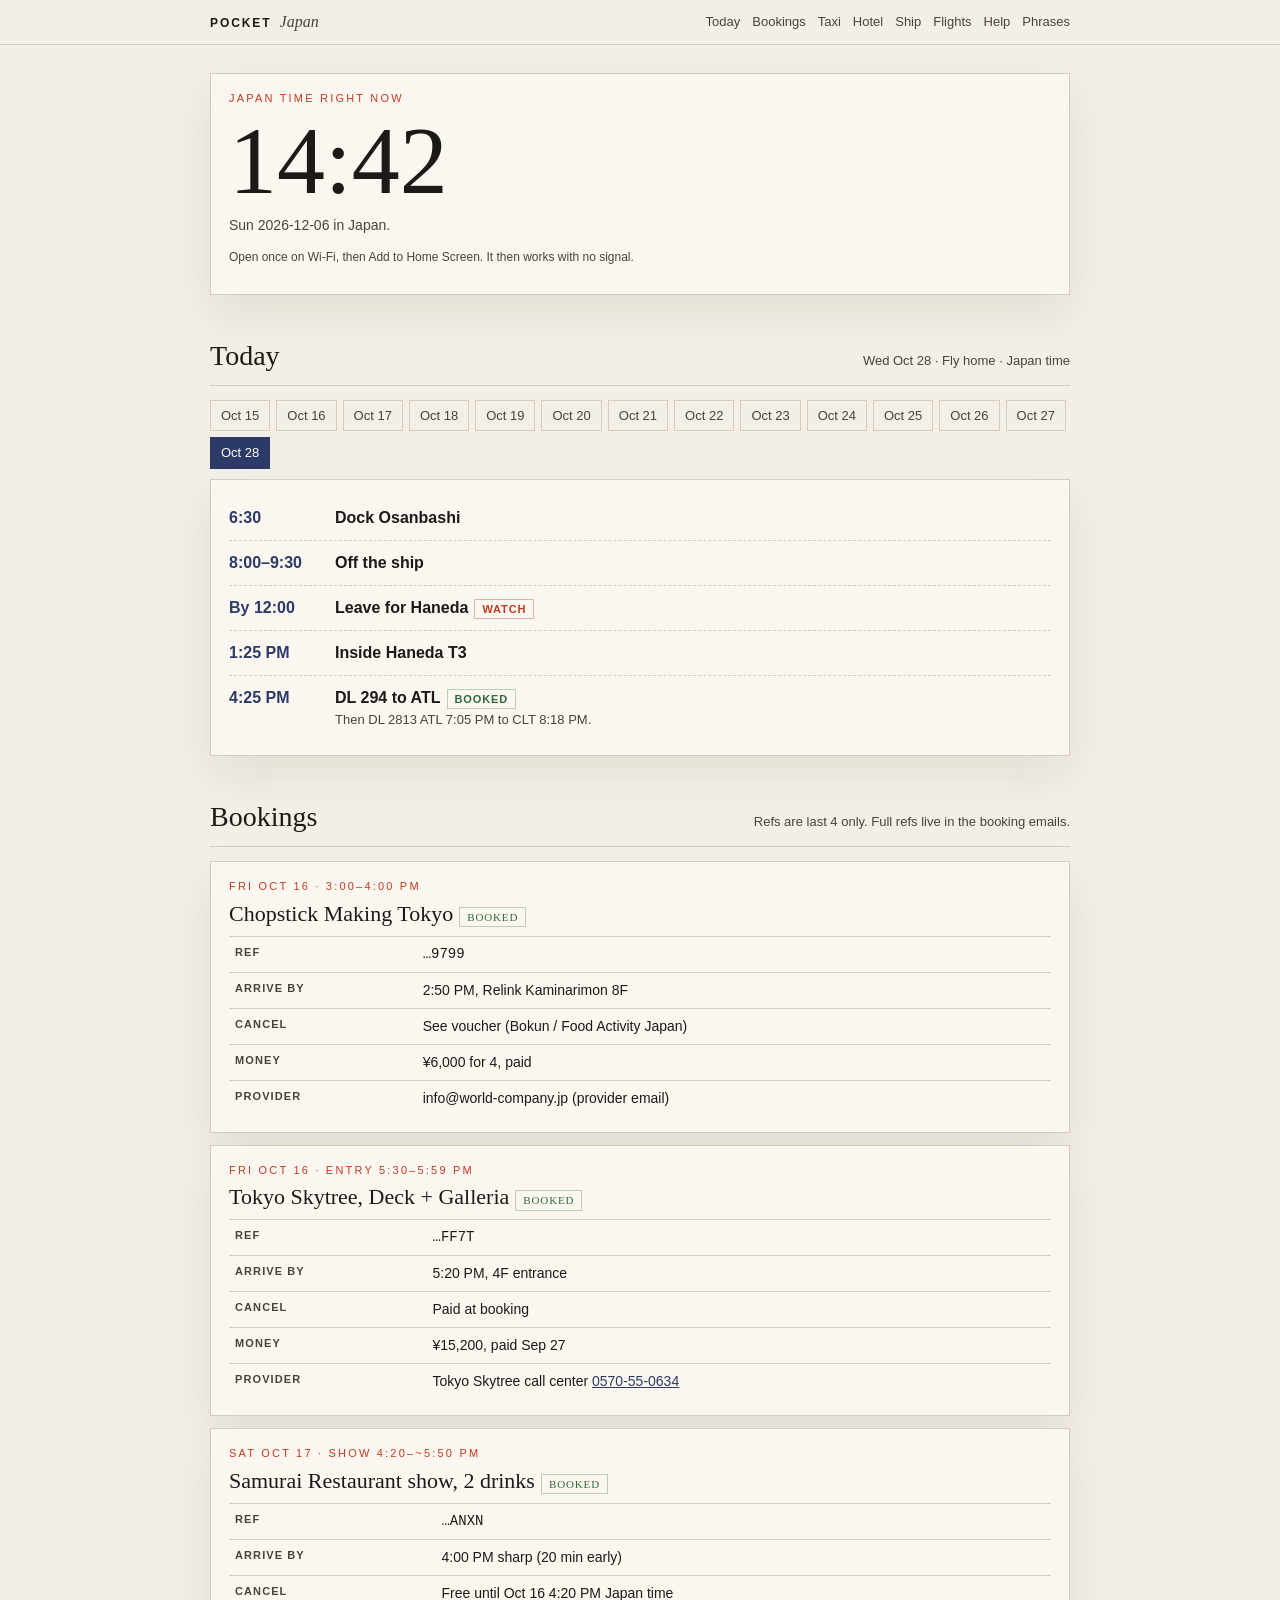
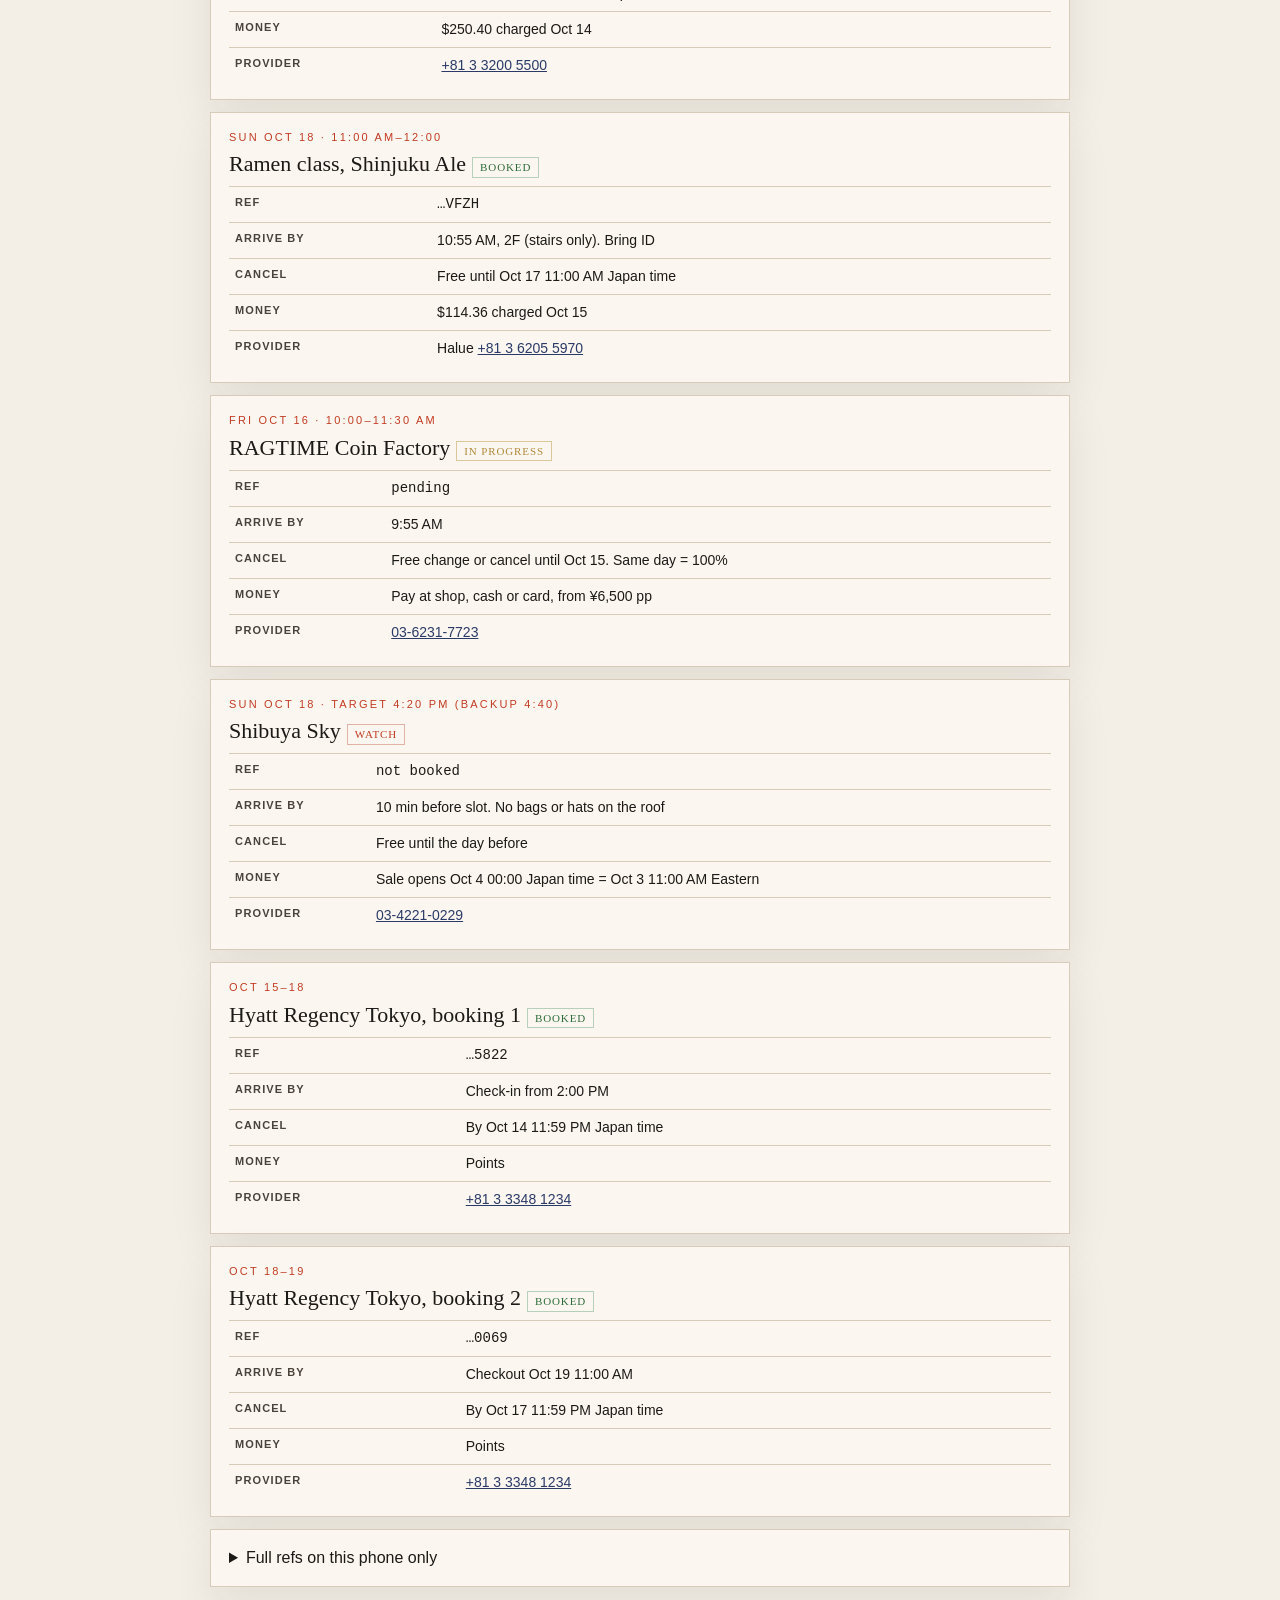
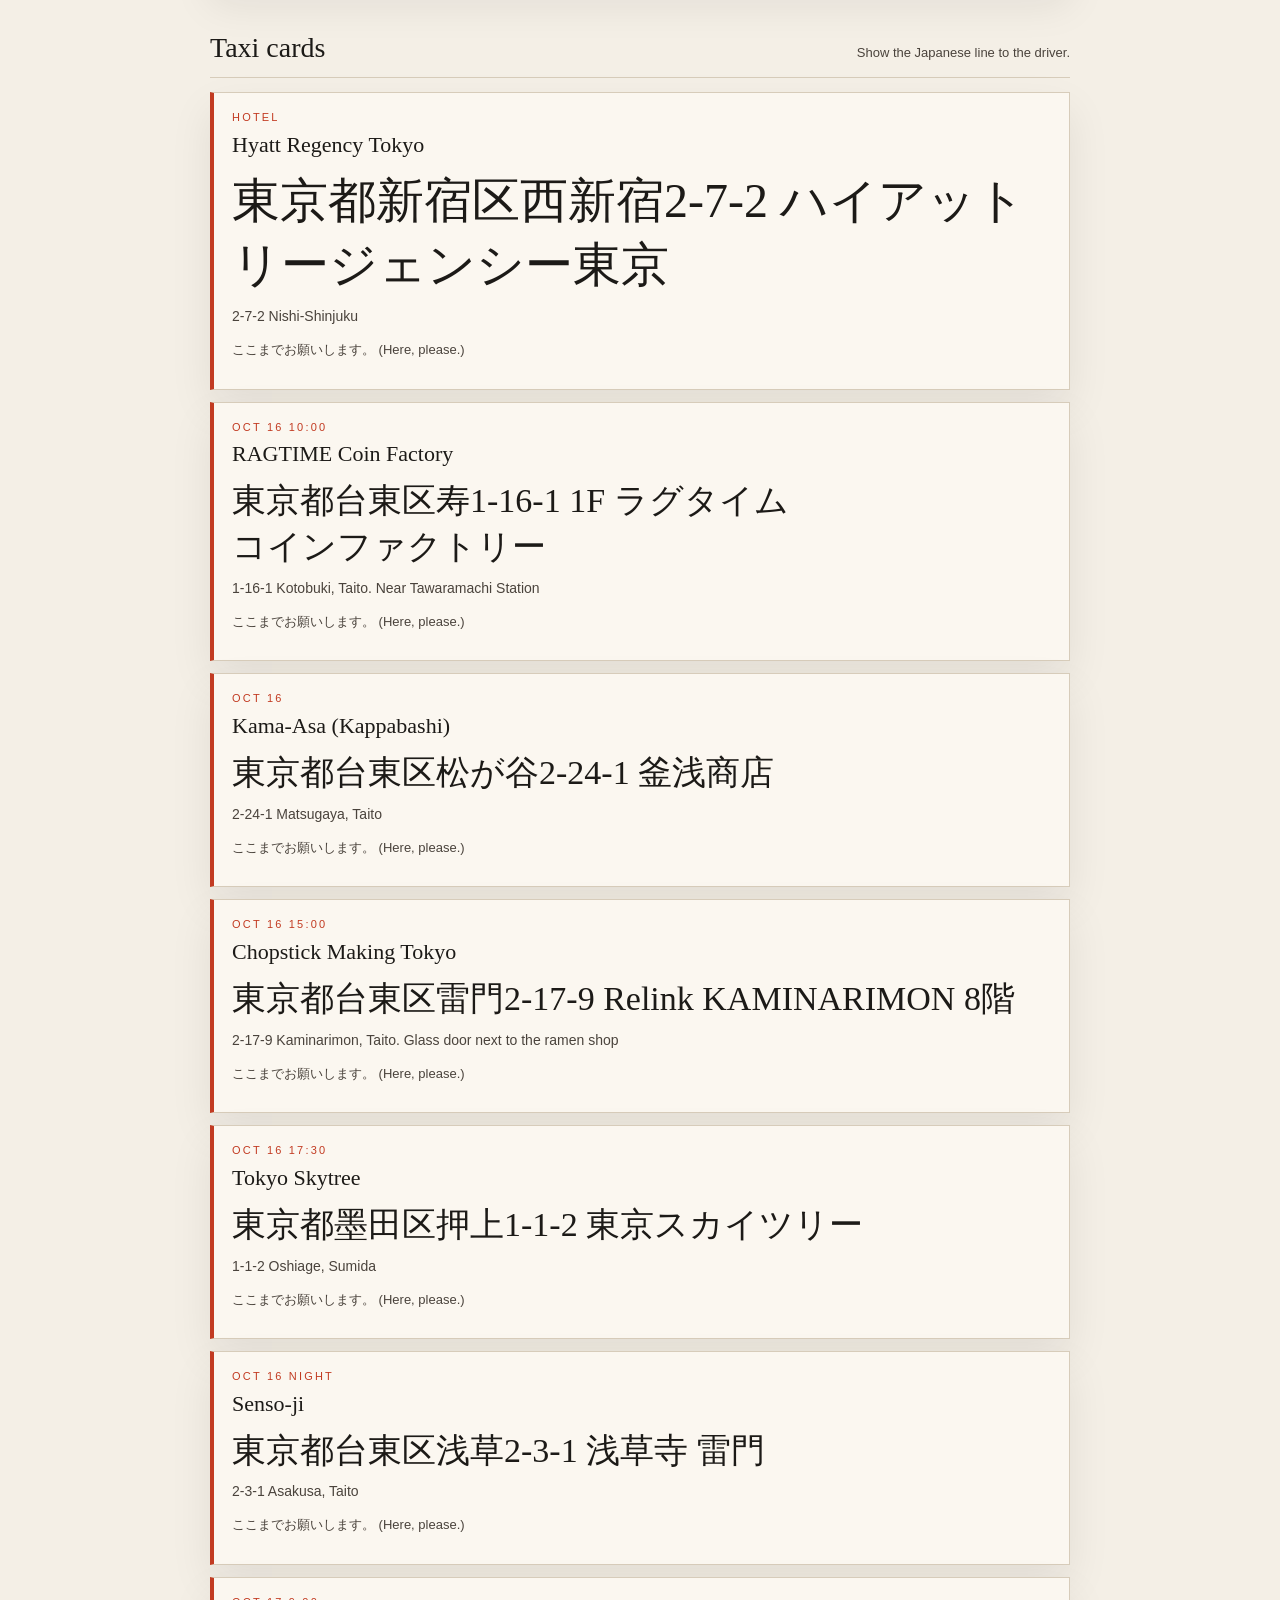
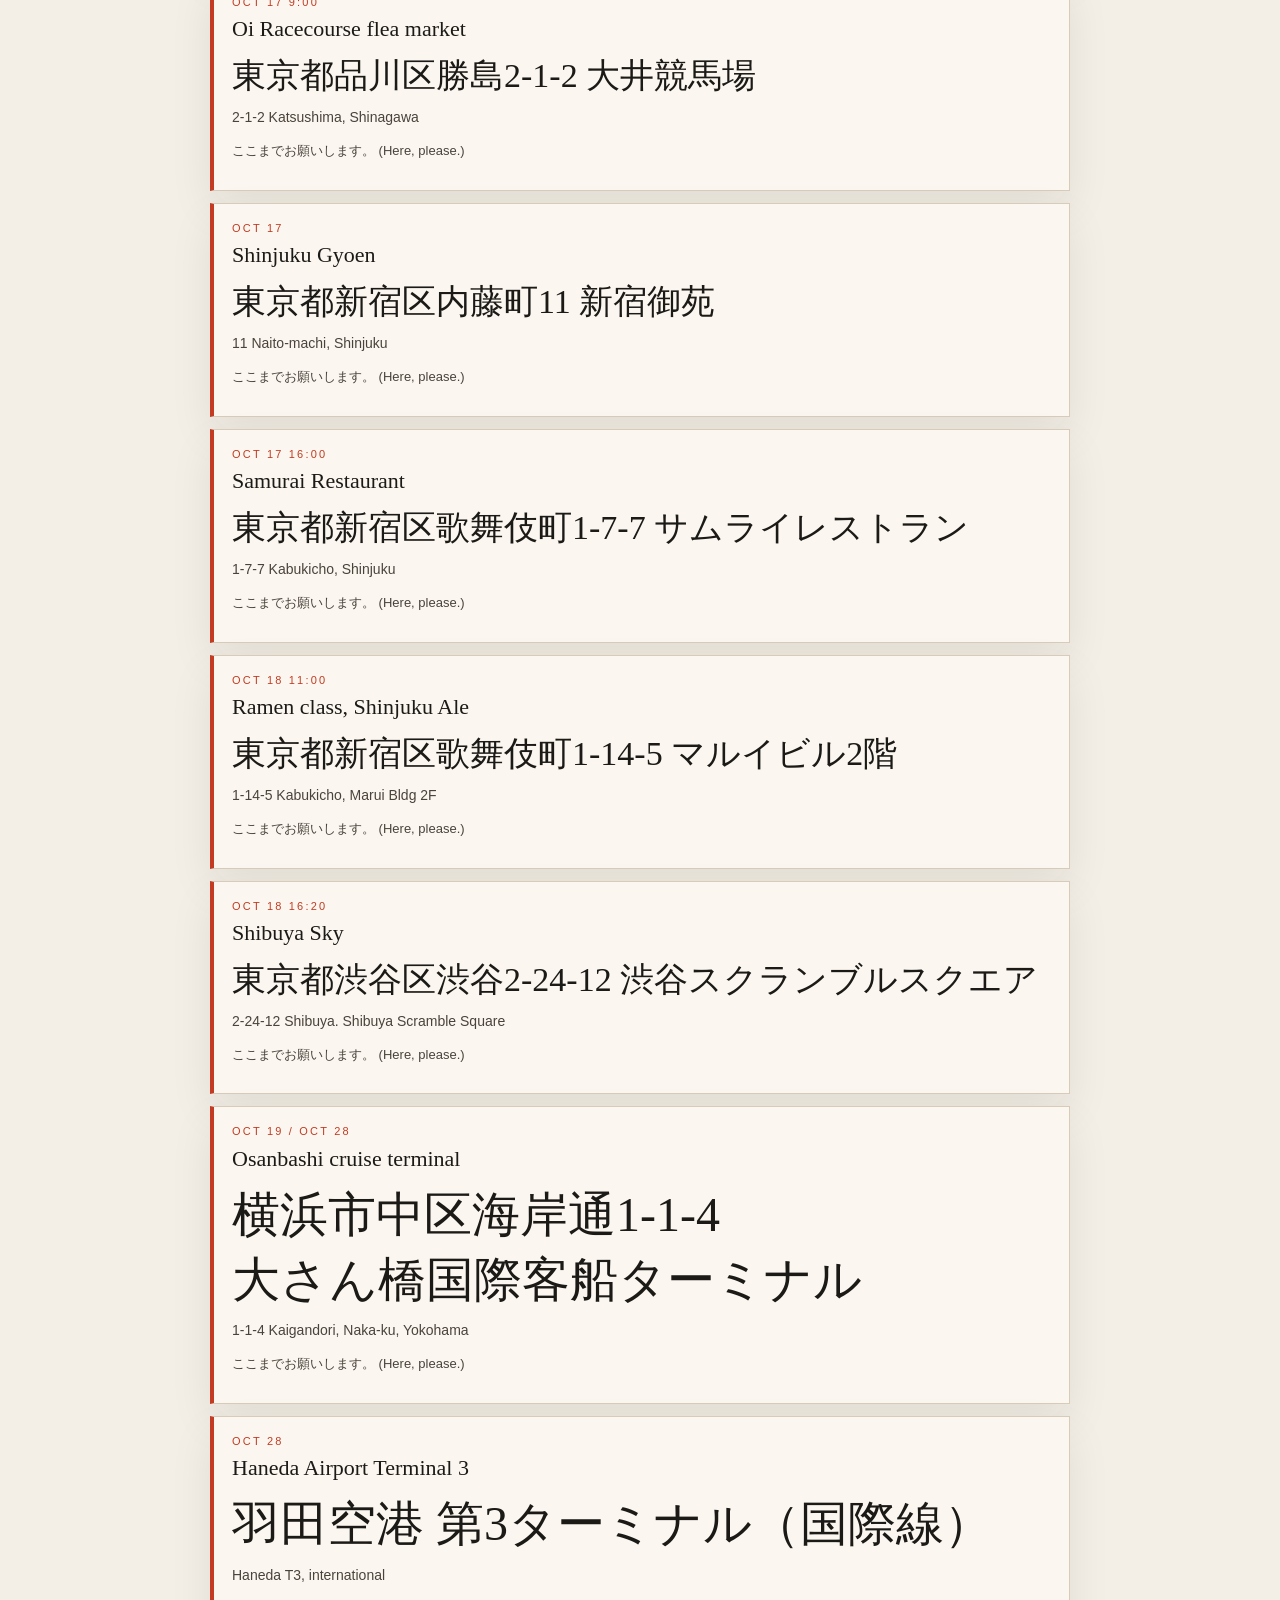
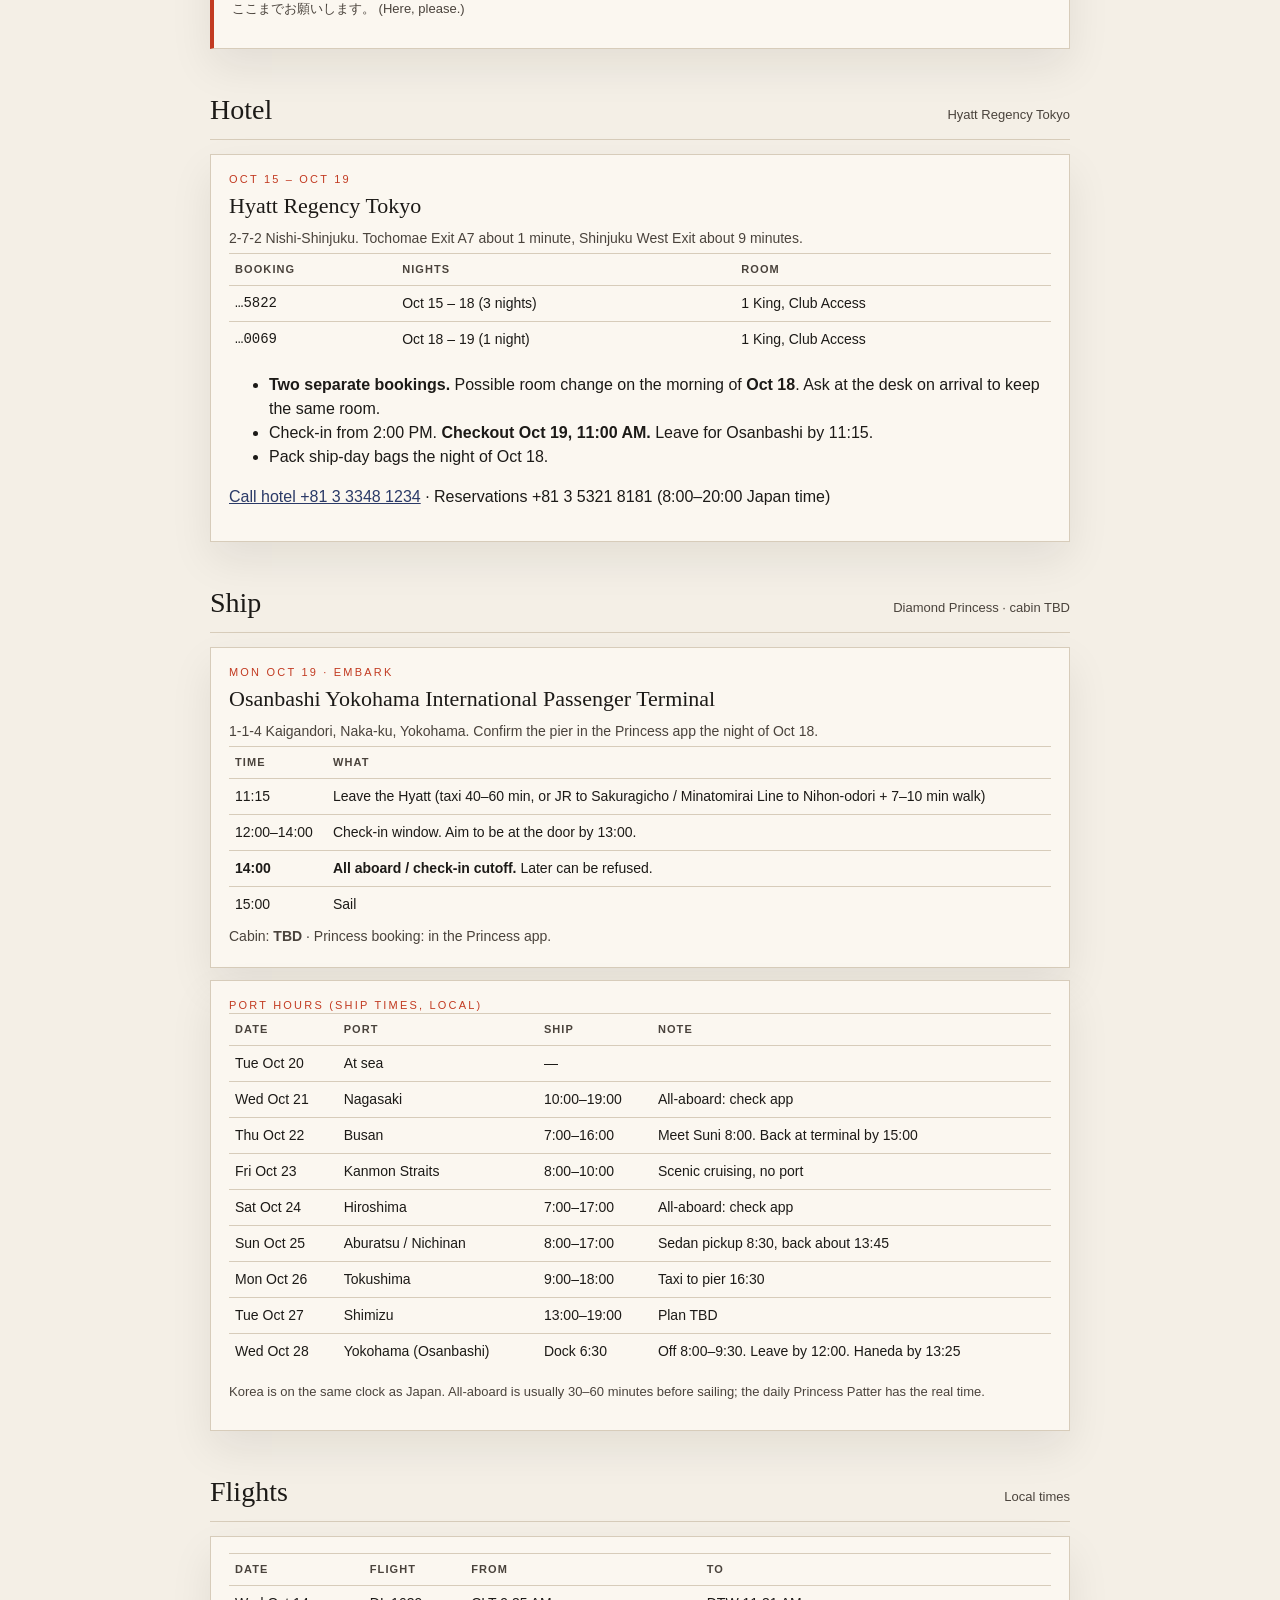
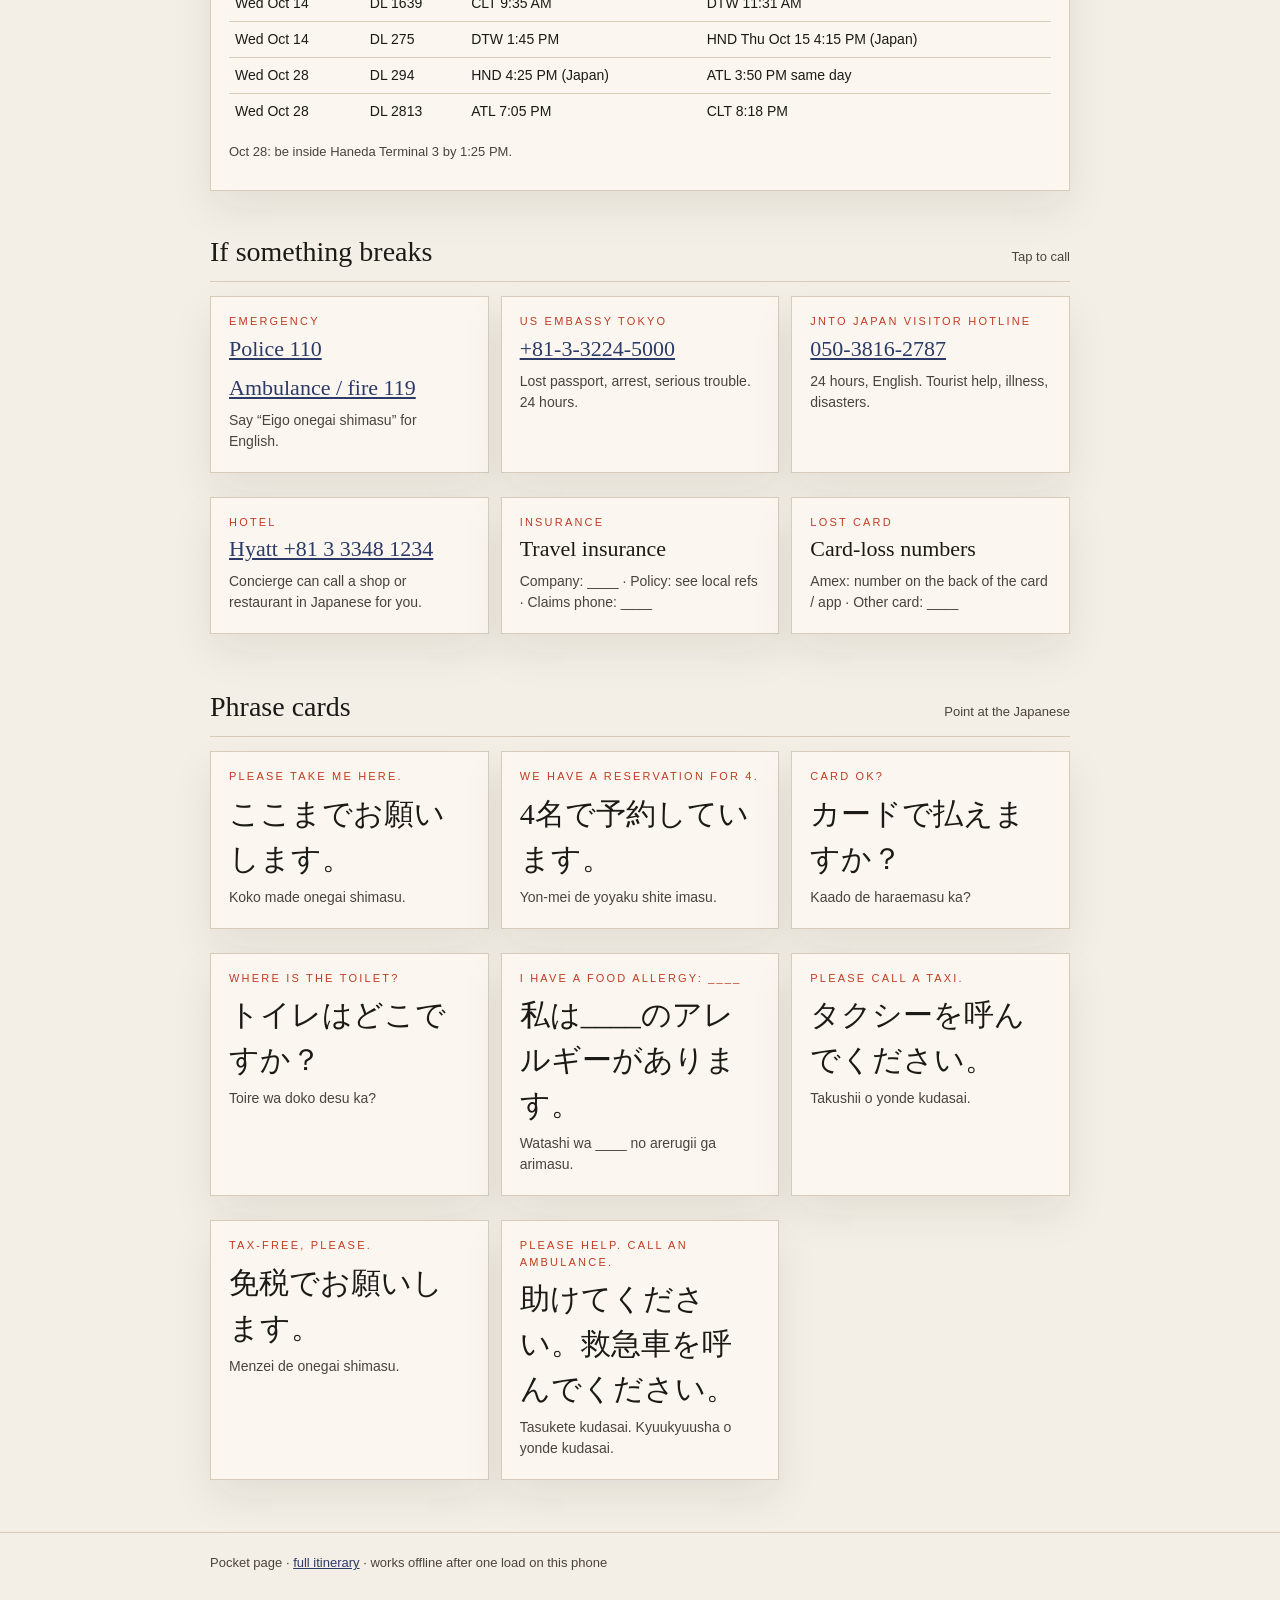
==== pocket.html @ 8f0996e4 "Fix Oct 16-18 bookings (chopsticks 15:00, Samurai 16:20, Skytree Deck+Galleria, ramen details), Book" ====
<!DOCTYPE html>
<html lang="en">
<head>
  <meta charset="UTF-8" />
  <meta name="viewport" content="width=device-width, initial-scale=1" />
  <title>Japan pocket</title>
  <meta name="description" content="Offline pocket page for the trip" />
  <meta name="apple-mobile-web-app-capable" content="yes" />
  <meta name="apple-mobile-web-app-title" content="Japan pocket" />
  <meta name="theme-color" content="#f4efe6" />
  <link rel="manifest" href="manifest.webmanifest" />
  <link rel="apple-touch-icon" href="icon.svg" />
  <style>
    :root {
      --ink: #1c1a17; --ink-soft: #4a433c; --paper: #f4efe6; --paper-2: #ebe3d4; --card: #fbf7f0;
      --line: #d7ccba; --indigo: #2b3a67; --vermillion: #c23b22; --gold: #b0893a; --green: #2f6b3a;
      --shadow: 0 18px 40px rgba(28, 26, 23, 0.08);
      --serif: "Iowan Old Style", "Palatino Linotype", Palatino, "Book Antiqua", Georgia, serif;
      --sans: "Avenir Next", "Segoe UI", "Hiragino Sans", "Noto Sans JP", sans-serif;
      --jp: "Hiragino Mincho ProN", "Yu Mincho", "Noto Serif JP", "Hiragino Sans", serif;
    }
    * { box-sizing: border-box; }
    html { scroll-behavior: smooth; }
    body {
      margin: 0; color: var(--ink); font-family: var(--sans); line-height: 1.5;
      background: radial-gradient(1200px 500px at 80% -10%, rgba(226,183,176,0.28), transparent 55%), var(--paper);
    }
    a { color: var(--indigo); }
    .wrap { width: min(860px, calc(100% - 28px)); margin: 0 auto; }
    .nav { position: sticky; top: 0; z-index: 20; backdrop-filter: blur(14px); background: rgba(244,239,230,0.9); border-bottom: 1px solid var(--line); }
    .nav-inner { display: flex; gap: 14px; align-items: center; justify-content: space-between; padding: 10px 0; }
    .mark { text-decoration: none; color: inherit; display: flex; gap: 8px; align-items: baseline; }
    .mark b { letter-spacing: 0.16em; text-transform: uppercase; font-size: 12px; }
    .mark span { font-family: var(--serif); font-style: italic; color: var(--ink-soft); }
    .nav-links { display: flex; gap: 12px; flex-wrap: wrap; font-size: 13px; }
    .nav-links a { text-decoration: none; color: var(--ink-soft); }
    section { margin: 28px 0 40px; }
    .section-head { display: flex; justify-content: space-between; align-items: baseline; gap: 10px; border-bottom: 1px solid var(--line); padding-bottom: 8px; margin-bottom: 14px; }
    h1, h2, h3 { font-family: var(--serif); font-weight: 500; }
    .section-head h2 { margin: 0; font-size: 28px; }
    .section-head p { margin: 0; color: var(--ink-soft); font-size: 13px; }
    .card { background: var(--card); border: 1px solid var(--line); box-shadow: var(--shadow); padding: 16px 18px; margin-bottom: 12px; }
    .card h3 { margin: 2px 0 6px; font-size: 22px; }
    .kicker { font-size: 11px; letter-spacing: 0.2em; text-transform: uppercase; color: var(--vermillion); }
    .muted { color: var(--ink-soft); font-size: 14px; margin: 4px 0; }
    .grid { display: grid; grid-template-columns: repeat(auto-fit, minmax(250px, 1fr)); gap: 12px; }
    .clock { font-family: var(--serif); font-size: clamp(56px, 16vw, 96px); line-height: 1; margin: 6px 0; }
    .blocks { list-style: none; margin: 0; padding: 0; }
    .blocks li { display: grid; grid-template-columns: 96px 1fr; gap: 10px; padding: 10px 0; border-top: 1px dashed var(--line); }
    .blocks li:first-child { border-top: 0; }
    .blocks .time { font-weight: 600; color: var(--indigo); font-variant-numeric: tabular-nums; }
    .blocks .what { font-weight: 600; }
    .tag { display: inline-block; font-size: 11px; letter-spacing: 0.08em; text-transform: uppercase; border: 1px solid var(--line); padding: 1px 7px; margin-left: 6px; }
    .tag.ok { color: var(--green); border-color: #b7d0bb; }
    .tag.hold { color: var(--gold); border-color: #dcc79b; }
    .tag.open { color: var(--vermillion); border-color: #e3b1a6; }
    .day-tabs { display: flex; gap: 6px; flex-wrap: wrap; margin-bottom: 10px; }
    .day-tabs button, .text-btn { font: inherit; font-size: 13px; background: transparent; border: 1px solid var(--line); padding: 5px 10px; cursor: pointer; color: var(--ink-soft); }
    .day-tabs button.active { background: var(--indigo); color: #fff; border-color: var(--indigo); }
    table { width: 100%; border-collapse: collapse; font-size: 14px; }
    th, td { text-align: left; padding: 7px 6px; border-top: 1px solid var(--line); vertical-align: top; }
    th { font-size: 11px; letter-spacing: 0.1em; text-transform: uppercase; color: var(--ink-soft); }
    .taxi { border-left: 4px solid var(--vermillion); }
    .taxi .jp { font-family: var(--jp); font-size: clamp(24px, 6.4vw, 34px); line-height: 1.35; margin: 8px 0; word-break: keep-all; overflow-wrap: anywhere; }
    .taxi.big .jp { font-size: clamp(30px, 9vw, 48px); }
    .phrase .jp { font-family: var(--jp); font-size: clamp(22px, 5.8vw, 30px); margin: 6px 0; }
    .ref { font-variant-numeric: tabular-nums; font-family: ui-monospace, Menlo, monospace; }
    .local input { font: inherit; width: 100%; padding: 6px 8px; border: 1px solid var(--line); background: #fff; margin: 3px 0 8px; }
    .local label { font-size: 13px; color: var(--ink-soft); }
    .note { font-size: 13px; color: var(--ink-soft); }
    .offline { font-size: 12px; color: var(--ink-soft); }
    footer { padding: 20px 0 40px; color: var(--ink-soft); font-size: 13px; border-top: 1px solid var(--line); }
    @media (max-width: 520px) { .blocks li { grid-template-columns: 78px 1fr; } }
    @media print { .nav, .local, .day-tabs, .text-btn { display: none; } .card { box-shadow: none; break-inside: avoid; } }
  </style>
</head>
<body>
  <header class="nav">
    <div class="wrap nav-inner">
      <a class="mark" href="index.html"><b>Pocket</b><span>Japan</span></a>
      <nav class="nav-links">
        <a href="#today">Today</a>
        <a href="#bookings">Bookings</a>
        <a href="#taxi">Taxi</a>
        <a href="#hotel">Hotel</a>
        <a href="#ship">Ship</a>
        <a href="#flights">Flights</a>
        <a href="#sos">Help</a>
        <a href="#phrases">Phrases</a>
      </nav>
    </div>
  </header>

  <main class="wrap">
    <section id="now">
      <div class="card">
        <div class="kicker">Japan time right now</div>
        <div class="clock" id="clock">--:--</div>
        <p class="muted" id="clock-sub">Tokyo time even if the phone is still on Eastern.</p>
        <p class="offline" id="offline-status">Open once on Wi-Fi, then Add to Home Screen. It then works with no signal.</p>
      </div>
    </section>

    <section id="today">
      <div class="section-head"><h2>Today</h2><p id="today-label">Timed items, Japan time</p></div>
      <div class="day-tabs" id="day-tabs"></div>
      <div class="card"><ul class="blocks" id="today-list"></ul></div>
    </section>

    <section id="bookings">
      <div class="section-head"><h2>Bookings</h2><p>Refs are last 4 only. Full refs live in the booking emails.</p></div>
      <div id="booking-list"></div>
      <details class="card local">
        <summary>Full refs on this phone only</summary>
        <p class="note">Typed here, saved only in this browser (localStorage). Never uploaded, never in the public repo.</p>
        <div id="local-fields"></div>
        <button type="button" class="text-btn" id="local-clear">Clear saved refs</button>
      </details>
    </section>

    <section id="taxi">
      <div class="section-head"><h2>Taxi cards</h2><p>Show the Japanese line to the driver.</p></div>
      <div id="taxi-list"></div>
    </section>

    <section id="hotel">
      <div class="section-head"><h2>Hotel</h2><p>Hyatt Regency Tokyo</p></div>
      <div class="card">
        <div class="kicker">Oct 15 &ndash; Oct 19</div>
        <h3>Hyatt Regency Tokyo</h3>
        <p class="muted">2-7-2 Nishi-Shinjuku. Tochomae Exit A7 about 1 minute, Shinjuku West Exit about 9 minutes.</p>
        <table>
          <tr><th>Booking</th><th>Nights</th><th>Room</th></tr>
          <tr><td class="ref">&hellip;5822</td><td>Oct 15 &ndash; 18 (3 nights)</td><td>1 King, Club Access</td></tr>
          <tr><td class="ref">&hellip;0069</td><td>Oct 18 &ndash; 19 (1 night)</td><td>1 King, Club Access</td></tr>
        </table>
        <ul>
          <li><b>Two separate bookings.</b> Possible room change on the morning of <b>Oct 18</b>. Ask at the desk on arrival to keep the same room.</li>
          <li>Check-in from 2:00 PM. <b>Checkout Oct 19, 11:00 AM.</b> Leave for Osanbashi by 11:15.</li>
          <li>Pack ship-day bags the night of Oct 18.</li>
        </ul>
        <p><a href="tel:+81333481234">Call hotel +81 3 3348 1234</a> &middot; Reservations +81 3 5321 8181 (8:00&ndash;20:00 Japan time)</p>
      </div>
    </section>

    <section id="ship">
      <div class="section-head"><h2>Ship</h2><p>Diamond Princess &middot; cabin TBD</p></div>
      <div class="card">
        <div class="kicker">Mon Oct 19 &middot; embark</div>
        <h3>Osanbashi Yokohama International Passenger Terminal</h3>
        <p class="muted">1-1-4 Kaigandori, Naka-ku, Yokohama. Confirm the pier in the Princess app the night of Oct 18.</p>
        <table>
          <tr><th>Time</th><th>What</th></tr>
          <tr><td>11:15</td><td>Leave the Hyatt (taxi 40&ndash;60 min, or JR to Sakuragicho / Minatomirai Line to Nihon-odori + 7&ndash;10 min walk)</td></tr>
          <tr><td>12:00&ndash;14:00</td><td>Check-in window. Aim to be at the door by 13:00.</td></tr>
          <tr><td><b>14:00</b></td><td><b>All aboard / check-in cutoff.</b> Later can be refused.</td></tr>
          <tr><td>15:00</td><td>Sail</td></tr>
        </table>
        <p class="muted">Cabin: <b>TBD</b> &middot; Princess booking: in the Princess app.</p>
      </div>
      <div class="card">
        <div class="kicker">Port hours (ship times, local)</div>
        <table>
          <tr><th>Date</th><th>Port</th><th>Ship</th><th>Note</th></tr>
          <tr><td>Tue Oct 20</td><td>At sea</td><td>&mdash;</td><td></td></tr>
          <tr><td>Wed Oct 21</td><td>Nagasaki</td><td>10:00&ndash;19:00</td><td>All-aboard: check app</td></tr>
          <tr><td>Thu Oct 22</td><td>Busan</td><td>7:00&ndash;16:00</td><td>Meet Suni 8:00. Back at terminal by 15:00</td></tr>
          <tr><td>Fri Oct 23</td><td>Kanmon Straits</td><td>8:00&ndash;10:00</td><td>Scenic cruising, no port</td></tr>
          <tr><td>Sat Oct 24</td><td>Hiroshima</td><td>7:00&ndash;17:00</td><td>All-aboard: check app</td></tr>
          <tr><td>Sun Oct 25</td><td>Aburatsu / Nichinan</td><td>8:00&ndash;17:00</td><td>Sedan pickup 8:30, back about 13:45</td></tr>
          <tr><td>Mon Oct 26</td><td>Tokushima</td><td>9:00&ndash;18:00</td><td>Taxi to pier 16:30</td></tr>
          <tr><td>Tue Oct 27</td><td>Shimizu</td><td>13:00&ndash;19:00</td><td>Plan TBD</td></tr>
          <tr><td>Wed Oct 28</td><td>Yokohama (Osanbashi)</td><td>Dock 6:30</td><td>Off 8:00&ndash;9:30. Leave by 12:00. Haneda by 13:25</td></tr>
        </table>
        <p class="note">Korea is on the same clock as Japan. All-aboard is usually 30&ndash;60 minutes before sailing; the daily Princess Patter has the real time.</p>
      </div>
    </section>

    <section id="flights">
      <div class="section-head"><h2>Flights</h2><p>Local times</p></div>
      <div class="card">
        <table>
          <tr><th>Date</th><th>Flight</th><th>From</th><th>To</th></tr>
          <tr><td>Wed Oct 14</td><td>DL 1639</td><td>CLT 9:35 AM</td><td>DTW 11:31 AM</td></tr>
          <tr><td>Wed Oct 14</td><td>DL 275</td><td>DTW 1:45 PM</td><td>HND Thu Oct 15 4:15 PM (Japan)</td></tr>
          <tr><td>Wed Oct 28</td><td>DL 294</td><td>HND 4:25 PM (Japan)</td><td>ATL 3:50 PM same day</td></tr>
          <tr><td>Wed Oct 28</td><td>DL 2813</td><td>ATL 7:05 PM</td><td>CLT 8:18 PM</td></tr>
        </table>
        <p class="note">Oct 28: be inside Haneda Terminal 3 by 1:25 PM.</p>
      </div>
    </section>

    <section id="sos">
      <div class="section-head"><h2>If something breaks</h2><p>Tap to call</p></div>
      <div class="grid">
        <div class="card"><div class="kicker">Emergency</div><h3><a href="tel:110">Police 110</a></h3><h3><a href="tel:119">Ambulance / fire 119</a></h3><p class="muted">Say &ldquo;Eigo onegai shimasu&rdquo; for English.</p></div>
        <div class="card"><div class="kicker">US Embassy Tokyo</div><h3><a href="tel:+81332245000">+81-3-3224-5000</a></h3><p class="muted">Lost passport, arrest, serious trouble. 24 hours.</p></div>
        <div class="card"><div class="kicker">JNTO Japan Visitor Hotline</div><h3><a href="tel:+815038162787">050-3816-2787</a></h3><p class="muted">24 hours, English. Tourist help, illness, disasters.</p></div>
        <div class="card"><div class="kicker">Hotel</div><h3><a href="tel:+81333481234">Hyatt +81 3 3348 1234</a></h3><p class="muted">Concierge can call a shop or restaurant in Japanese for you.</p></div>
        <div class="card"><div class="kicker">Insurance</div><h3>Travel insurance</h3><p class="muted">Company: ____ &middot; Policy: see local refs &middot; Claims phone: ____</p></div>
        <div class="card"><div class="kicker">Lost card</div><h3>Card-loss numbers</h3><p class="muted">Amex: number on the back of the card / app &middot; Other card: ____</p></div>
      </div>
    </section>

    <section id="phrases">
      <div class="section-head"><h2>Phrase cards</h2><p>Point at the Japanese</p></div>
      <div class="grid" id="phrase-list"></div>
    </section>
  </main>

  <footer><div class="wrap">Pocket page &middot; <a href="index.html">full itinerary</a> &middot; works offline after one load on this phone</div></footer>

  <script>
  (function () {
    var esc = function (v) { return String(v == null ? "" : v).replace(/[&<>"']/g, function (c) { return { "&": "&amp;", "<": "&lt;", ">": "&gt;", '"': "&quot;", "'": "&#39;" }[c]; }); };

    /* ---------- Timed items by date (Japan time) ---------- */
    var DAYS = {
      "2026-10-15": { label: "Thu Oct 15 \u00b7 Arrive", items: [
        ["4:15 PM", "Land Haneda T3 (DL 275)", "Immigration + bags 45\u201375 min.", "ok"],
        ["5:30\u20137:15", "Airport to Hyatt", "Train 40\u201355 min + walk, limousine bus 50\u201370 min, taxi about 30 min.", ""],
        ["6:30\u20137:45", "Check in, Hyatt Regency Tokyo", "Booking \u20265822.", "ok"],
        ["7:45+", "Easy night near the hotel", "Omoide Yokocho, Odakyu basement, or stay in.", ""]
      ]},
      "2026-10-16": { label: "Fri Oct 16 \u00b7 East Tokyo", items: [
        ["7:40", "Leave the Hyatt", "Yamanote to Ueno, Park Exit.", ""],
        ["8:30\u20139:50", "Shinobazu Pond, then Ameyoko", "Street-food graze.", ""],
        ["10:00\u201311:30", "RAGTIME Coin Factory", "1-16-1 Kotobuki 1F. Booking in progress (3 online + 1 by email). Taxi or Ginza Line, do not walk.", "hold"],
        ["11:45\u201312:40", "Kama-Asa, Kappabashi", "2-24-1 Matsugaya.", ""],
        ["12:40\u20132:40", "Asakusa lunch, Nakamise, kimono shops", "", ""],
        ["3:00\u20134:00", "Chopstick Making Tokyo", "Booked for 4. Relink Kaminarimon 8F, 2-17-9 Kaminarimon. Arrive 2:50.", "ok"],
        ["4:15\u20135:20", "Solamachi", "Tobu Skytree Line one stop.", ""],
        ["5:30\u20137:15", "Tokyo Skytree", "Booked. Entry window 17:30\u201317:59. Deck + Galleria.", "ok"],
        ["7:30\u20138:20", "Senso-ji illuminated", "", ""],
        ["8:30+", "Asakusa dinner, pick one", "", ""]
      ]},
      "2026-10-17": { label: "Sat Oct 17 \u00b7 Oi / Harajuku / Samurai", items: [
        ["7:00\u20137:35", "Breakfast", "Shinpachi Shokudo or BERG.", ""],
        ["9:00\u201311:15", "Oi flea market", "Confirm on trx.jp. Cash.", ""],
        ["12:00\u20131:00", "Harajuku lunch", "", ""],
        ["1:15\u20132:00", "Meiji Jingu", "", ""],
        ["2:20\u20133:25", "Shinjuku Gyoen", "", ""],
        ["4:00", "Samurai Restaurant: ARRIVE", "1-7-7 Kabukicho. 20 min early or lose the slot. Bring ID.", "ok"],
        ["4:20\u20135:50", "Samurai show", "Booked, 4 adults, 2 drinks each.", "ok"],
        ["7:30+", "Golden Gai, Omoide Yokocho", "", ""]
      ]},
      "2026-10-18": { label: "Sun Oct 18 \u00b7 Shinjuku / Shibuya", items: [
        ["8:15", "Leave the Hyatt", "Possible room change today (second booking \u20260069).", ""],
        ["9:20\u201310:35", "Godzilla Head, purikura", "", ""],
        ["11:00\u201312:00", "Ramen class, Shinjuku Ale", "Booked. 1-14-5 Kabukicho, Marui Bldg 2F, no elevator. Bring ID.", "ok"],
        ["12:05\u20132:10", "Don Quijote, Onitsuka Tiger, Bic Camera", "", ""],
        ["2:40\u20134:15", "Shibuya loop", "", ""],
        ["4:20\u20135:40", "Shibuya Sky", "Target 16:20, backup 16:40. Check it is booked.", "open"],
        ["6:00+", "Dinner, pick one", "", ""],
        ["Tonight", "Pack ship-day bags. Confirm the pier in the Princess app.", "", ""]
      ]},
      "2026-10-19": { label: "Mon Oct 19 \u00b7 Embark", items: [
        ["11:00", "Hyatt checkout", "", ""],
        ["11:15", "Leave for Osanbashi", "Taxi 40\u201360 min.", ""],
        ["12:00\u201314:00", "Check-in window, Osanbashi", "Aim for 13:00.", ""],
        ["14:00", "ALL ABOARD / cutoff", "", "open"],
        ["15:00", "Sail", "", ""]
      ]},
      "2026-10-20": { label: "Tue Oct 20 \u00b7 At sea", items: [["All day", "At sea", "Nagasaki tomorrow 10:00.", ""]] },
      "2026-10-21": { label: "Wed Oct 21 \u00b7 Nagasaki", items: [["10:00\u201319:00", "Ship in Nagasaki", "Peace Park, Chinatown, Dejima, Glover Garden. Check all-aboard in the app.", ""]] },
      "2026-10-22": { label: "Thu Oct 22 \u00b7 Busan", items: [["7:00\u201316:00", "Ship in Busan", "", ""], ["8:00", "Meet Suni at the cruise terminal", "", ""], ["15:00", "Back at the terminal", "", "open"]] },
      "2026-10-23": { label: "Fri Oct 23 \u00b7 Kanmon Straits", items: [["8:00\u201310:00", "Kanmon Straits on deck", "Not a port.", ""]] },
      "2026-10-24": { label: "Sat Oct 24 \u00b7 Hiroshima", items: [["7:00\u201317:00", "Ship in Hiroshima", "Dome by 8:00, museum, okonomiyaki.", ""]] },
      "2026-10-25": { label: "Sun Oct 25 \u00b7 Aburatsu", items: [["8:00\u201317:00", "Ship in Aburatsu", "", ""], ["8:30", "Private sedan pickup at the port", "Udo Jingu, Namikiri, Obi. Back about 1:45.", "ok"]] },
      "2026-10-26": { label: "Mon Oct 26 \u00b7 Tokushima", items: [["9:00\u201318:00", "Ship in Tokushima", "", ""], ["11:00", "Awa Jurobe Yashiki puppet show", "", ""], ["2:00", "Awa Odori Kaikan dance", "", ""], ["4:30", "Taxi to the pier", "", ""]] },
      "2026-10-27": { label: "Tue Oct 27 \u00b7 Shimizu", items: [["13:00\u201319:00", "Ship in Shimizu", "Plan TBD.", ""]] },
      "2026-10-28": { label: "Wed Oct 28 \u00b7 Fly home", items: [
        ["6:30", "Dock Osanbashi", "", ""], ["8:00\u20139:30", "Off the ship", "", ""],
        ["By 12:00", "Leave for Haneda", "", "open"], ["1:25 PM", "Inside Haneda T3", "", ""],
        ["4:25 PM", "DL 294 to ATL", "Then DL 2813 ATL 7:05 PM to CLT 8:18 PM.", "ok"]
      ]}
    };
    var ORDER = Object.keys(DAYS).sort();

    var tokyoParts = function () {
      var f = new Intl.DateTimeFormat("en-CA", { timeZone: "Asia/Tokyo", year: "numeric", month: "2-digit", day: "2-digit", hour: "2-digit", minute: "2-digit", weekday: "short", hour12: false });
      var o = {}; f.formatToParts(new Date()).forEach(function (p) { o[p.type] = p.value; });
      return { date: o.year + "-" + o.month + "-" + o.day, clock: (o.hour === "24" ? "00" : o.hour) + ":" + o.minute, weekday: o.weekday };
    };

    var tagHtml = { ok: '<span class="tag ok">Booked</span>', hold: '<span class="tag hold">In progress</span>', open: '<span class="tag open">Watch</span>' };
    var selected = null;
    var renderDay = function (key) {
      selected = key;
      var d = DAYS[key];
      document.getElementById("today-label").textContent = d.label + " \u00b7 Japan time";
      document.getElementById("today-list").innerHTML = d.items.map(function (it) {
        return '<li><div class="time">' + esc(it[0]) + '</div><div><div class="what">' + esc(it[1]) + (tagHtml[it[3]] || "") + '</div>' + (it[2] ? '<div class="note">' + esc(it[2]) + '</div>' : "") + '</div></li>';
      }).join("");
      Array.prototype.forEach.call(document.querySelectorAll("#day-tabs button"), function (b) { b.classList.toggle("active", b.getAttribute("data-day") === key); });
    };
    document.getElementById("day-tabs").innerHTML = ORDER.map(function (k) {
      return '<button type="button" data-day="' + k + '">Oct ' + Number(k.slice(8)) + '</button>';
    }).join("");
    document.getElementById("day-tabs").addEventListener("click", function (e) {
      var b = e.target.closest("button"); if (b) renderDay(b.getAttribute("data-day"));
    });

    var tick = function () {
      var t = tokyoParts();
      document.getElementById("clock").textContent = t.clock;
      var sub = t.weekday + " " + t.date + " in Japan.";
      if (t.date < ORDER[0]) {
        var days = Math.round((Date.parse(ORDER[0]) - Date.parse(t.date)) / 86400000);
        sub += " Landing in " + days + " day" + (days === 1 ? "" : "s") + ".";
      }
      document.getElementById("clock-sub").textContent = sub;
      if (selected === null) {
        var pick = DAYS[t.date] ? t.date : (t.date < ORDER[0] ? ORDER[0] : ORDER[ORDER.length - 1]);
        renderDay(pick);
      }
    };
    tick(); setInterval(tick, 30000);

    /* ---------- Bookings ---------- */
    var BOOKINGS = [
      { id: "chop", when: "Fri Oct 16 \u00b7 3:00\u20134:00 PM", name: "Chopstick Making Tokyo", status: "ok", ref: "\u20269799", arrive: "2:50 PM, Relink Kaminarimon 8F", cancel: "See voucher (Bokun / Food Activity Japan)", paid: "\u00a56,000 for 4, paid", phone: "info@world-company.jp (provider email)" },
      { id: "sky", when: "Fri Oct 16 \u00b7 entry 5:30\u20135:59 PM", name: "Tokyo Skytree, Deck + Galleria", status: "ok", ref: "\u2026FF7T", arrive: "5:20 PM, 4F entrance", cancel: "Paid at booking", paid: "\u00a515,200, paid Sep 27", phone: "Tokyo Skytree call center 0570-55-0634" },
      { id: "samurai", when: "Sat Oct 17 \u00b7 show 4:20\u2013~5:50 PM", name: "Samurai Restaurant show, 2 drinks", status: "ok", ref: "\u2026ANXN", arrive: "4:00 PM sharp (20 min early)", cancel: "Free until Oct 16 4:20 PM Japan time", paid: "$250.40 charged Oct 14", phone: "+81 3 3200 5500" },
      { id: "ramen", when: "Sun Oct 18 \u00b7 11:00 AM\u201312:00", name: "Ramen class, Shinjuku Ale", status: "ok", ref: "\u2026VFZH", arrive: "10:55 AM, 2F (stairs only). Bring ID", cancel: "Free until Oct 17 11:00 AM Japan time", paid: "$114.36 charged Oct 15", phone: "Halue +81 3 6205 5970" },
      { id: "ragtime", when: "Fri Oct 16 \u00b7 10:00\u201311:30 AM", name: "RAGTIME Coin Factory", status: "hold", ref: "pending", arrive: "9:55 AM", cancel: "Free change or cancel until Oct 15. Same day = 100%", paid: "Pay at shop, cash or card, from \u00a56,500 pp", phone: "03-6231-7723" },
      { id: "shibuya", when: "Sun Oct 18 \u00b7 target 4:20 PM (backup 4:40)", name: "Shibuya Sky", status: "open", ref: "not booked", arrive: "10 min before slot. No bags or hats on the roof", cancel: "Free until the day before", paid: "Sale opens Oct 4 00:00 Japan time = Oct 3 11:00 AM Eastern", phone: "03-4221-0229" },
      { id: "hyatt1", when: "Oct 15\u201318", name: "Hyatt Regency Tokyo, booking 1", status: "ok", ref: "\u20265822", arrive: "Check-in from 2:00 PM", cancel: "By Oct 14 11:59 PM Japan time", paid: "Points", phone: "+81 3 3348 1234" },
      { id: "hyatt2", when: "Oct 18\u201319", name: "Hyatt Regency Tokyo, booking 2", status: "ok", ref: "\u20260069", arrive: "Checkout Oct 19 11:00 AM", cancel: "By Oct 17 11:59 PM Japan time", paid: "Points", phone: "+81 3 3348 1234" }
    ];
    var LS = "japanTripLocalRefs";
    var local = {};
    try { local = JSON.parse(localStorage.getItem(LS) || "{}"); } catch (e) { local = {}; }
    var telLink = function (p) {
      if (!/^[+0-9][0-9 \-]+$/.test(p.replace(/^.*?([+0][0-9 \-]{8,})$/, "$1"))) return esc(p);
      var num = p.replace(/^.*?([+0][0-9 \-]{8,})$/, "$1");
      var dial = num.charAt(0) === "+" ? num.replace(/[^0-9+]/g, "") : "+81" + num.replace(/[^0-9]/g, "").slice(1);
      return esc(p.slice(0, p.length - num.length)) + '<a href="tel:' + dial + '">' + esc(num) + "</a>";
    };
    var renderBookings = function () {
      document.getElementById("booking-list").innerHTML = BOOKINGS.map(function (b) {
        var full = local[b.id] ? ' <span class="note">(full: <span class="ref">' + esc(local[b.id]) + "</span>)</span>" : "";
        return '<article class="card"><div class="kicker">' + esc(b.when) + "</div><h3>" + esc(b.name) + (tagHtml[b.status] || "") + "</h3>" +
          "<table>" +
          "<tr><th>Ref</th><td class=\"ref\">" + esc(b.ref) + full + "</td></tr>" +
          "<tr><th>Arrive by</th><td>" + esc(b.arrive) + "</td></tr>" +
          "<tr><th>Cancel</th><td>" + esc(b.cancel) + "</td></tr>" +
          "<tr><th>Money</th><td>" + esc(b.paid) + "</td></tr>" +
          "<tr><th>Provider</th><td>" + telLink(b.phone) + "</td></tr>" +
          "</table></article>";
      }).join("");
    };
    document.getElementById("local-fields").innerHTML = BOOKINGS.map(function (b) {
      return '<label for="lf-' + b.id + '">' + esc(b.name) + '</label><input id="lf-' + b.id + '" data-id="' + b.id + '" autocomplete="off" spellcheck="false" value="' + esc(local[b.id] || "") + '" />';
    }).join("") + '<label for="lf-other">Other (cruise, insurance policy, cabin)</label><input id="lf-other" data-id="other" autocomplete="off" value="' + esc(local.other || "") + '" />';
    document.getElementById("local-fields").addEventListener("input", function (e) {
      var id = e.target.getAttribute("data-id"); if (!id) return;
      if (e.target.value.trim()) local[id] = e.target.value.trim(); else delete local[id];
      try { localStorage.setItem(LS, JSON.stringify(local)); } catch (err) {}
      renderBookings();
    });
    document.getElementById("local-clear").addEventListener("click", function () {
      local = {}; try { localStorage.removeItem(LS); } catch (e) {}
      Array.prototype.forEach.call(document.querySelectorAll("#local-fields input"), function (i) { i.value = ""; });
      renderBookings();
    });
    renderBookings();

    /* ---------- Taxi cards ---------- */
    var TAXI = [
      ["Hotel", "Hyatt Regency Tokyo", "\u6771\u4eac\u90fd\u65b0\u5bbf\u533a\u897f\u65b0\u5bbf2-7-2 \u30cf\u30a4\u30a2\u30c3\u30c8 \u30ea\u30fc\u30b8\u30a7\u30f3\u30b7\u30fc\u6771\u4eac", "2-7-2 Nishi-Shinjuku", true],
      ["Oct 16 10:00", "RAGTIME Coin Factory", "\u6771\u4eac\u90fd\u53f0\u6771\u533a\u5bff1-16-1 1F \u30e9\u30b0\u30bf\u30a4\u30e0 \u30b3\u30a4\u30f3\u30d5\u30a1\u30af\u30c8\u30ea\u30fc", "1-16-1 Kotobuki, Taito. Near Tawaramachi Station"],
      ["Oct 16", "Kama-Asa (Kappabashi)", "\u6771\u4eac\u90fd\u53f0\u6771\u533a\u677e\u304c\u8c372-24-1 \u91dc\u6d45\u5546\u5e97", "2-24-1 Matsugaya, Taito"],
      ["Oct 16 15:00", "Chopstick Making Tokyo", "\u6771\u4eac\u90fd\u53f0\u6771\u533a\u96f7\u95802-17-9 Relink KAMINARIMON 8\u968e", "2-17-9 Kaminarimon, Taito. Glass door next to the ramen shop"],
      ["Oct 16 17:30", "Tokyo Skytree", "\u6771\u4eac\u90fd\u58a8\u7530\u533a\u62bc\u4e0a1-1-2 \u6771\u4eac\u30b9\u30ab\u30a4\u30c4\u30ea\u30fc", "1-1-2 Oshiage, Sumida"],
      ["Oct 16 night", "Senso-ji", "\u6771\u4eac\u90fd\u53f0\u6771\u533a\u6d45\u83492-3-1 \u6d45\u8349\u5bfa \u96f7\u9580", "2-3-1 Asakusa, Taito"],
      ["Oct 17 9:00", "Oi Racecourse flea market", "\u6771\u4eac\u90fd\u54c1\u5ddd\u533a\u52dd\u5cf62-1-2 \u5927\u4e95\u7af6\u99ac\u5834", "2-1-2 Katsushima, Shinagawa"],
      ["Oct 17", "Shinjuku Gyoen", "\u6771\u4eac\u90fd\u65b0\u5bbf\u533a\u5185\u85e4\u753a11 \u65b0\u5bbf\u5fa1\u82d1", "11 Naito-machi, Shinjuku"],
      ["Oct 17 16:00", "Samurai Restaurant", "\u6771\u4eac\u90fd\u65b0\u5bbf\u533a\u6b4c\u821e\u4f0e\u753a1-7-7 \u30b5\u30e0\u30e9\u30a4\u30ec\u30b9\u30c8\u30e9\u30f3", "1-7-7 Kabukicho, Shinjuku"],
      ["Oct 18 11:00", "Ramen class, Shinjuku Ale", "\u6771\u4eac\u90fd\u65b0\u5bbf\u533a\u6b4c\u821e\u4f0e\u753a1-14-5 \u30de\u30eb\u30a4\u30d3\u30eb2\u968e", "1-14-5 Kabukicho, Marui Bldg 2F"],
      ["Oct 18 16:20", "Shibuya Sky", "\u6771\u4eac\u90fd\u6e0b\u8c37\u533a\u6e0b\u8c372-24-12 \u6e0b\u8c37\u30b9\u30af\u30e9\u30f3\u30d6\u30eb\u30b9\u30af\u30a8\u30a2", "2-24-12 Shibuya. Shibuya Scramble Square"],
      ["Oct 19 / Oct 28", "Osanbashi cruise terminal", "\u6a2a\u6d5c\u5e02\u4e2d\u533a\u6d77\u5cb8\u901a1-1-4 \u5927\u3055\u3093\u6a4b\u56fd\u969b\u5ba2\u8239\u30bf\u30fc\u30df\u30ca\u30eb", "1-1-4 Kaigandori, Naka-ku, Yokohama", true],
      ["Oct 28", "Haneda Airport Terminal 3", "\u7fbd\u7530\u7a7a\u6e2f \u7b2c3\u30bf\u30fc\u30df\u30ca\u30eb\uff08\u56fd\u969b\u7dda\uff09", "Haneda T3, international", true]
    ];
    document.getElementById("taxi-list").innerHTML = TAXI.map(function (t) {
      return '<article class="card taxi' + (t[4] ? " big" : "") + '"><div class="kicker">' + esc(t[0]) + "</div><h3>" + esc(t[1]) + '</h3><p class="jp" lang="ja">' + esc(t[2]) + '</p><p class="muted">' + esc(t[3]) + '</p><p class="note" lang="ja">\u3053\u3053\u307e\u3067\u304a\u9858\u3044\u3057\u307e\u3059\u3002 (Here, please.)</p></article>';
    }).join("");

    /* ---------- Phrases ---------- */
    var PHRASES = [
      ["Please take me here.", "\u3053\u3053\u307e\u3067\u304a\u9858\u3044\u3057\u307e\u3059\u3002", "Koko made onegai shimasu."],
      ["We have a reservation for 4.", "4\u540d\u3067\u4e88\u7d04\u3057\u3066\u3044\u307e\u3059\u3002", "Yon-mei de yoyaku shite imasu."],
      ["Card OK?", "\u30ab\u30fc\u30c9\u3067\u6255\u3048\u307e\u3059\u304b\uff1f", "Kaado de haraemasu ka?"],
      ["Where is the toilet?", "\u30c8\u30a4\u30ec\u306f\u3069\u3053\u3067\u3059\u304b\uff1f", "Toire wa doko desu ka?"],
      ["I have a food allergy: ____", "\u79c1\u306f____\u306e\u30a2\u30ec\u30eb\u30ae\u30fc\u304c\u3042\u308a\u307e\u3059\u3002", "Watashi wa ____ no arerugii ga arimasu."],
      ["Please call a taxi.", "\u30bf\u30af\u30b7\u30fc\u3092\u547c\u3093\u3067\u304f\u3060\u3055\u3044\u3002", "Takushii o yonde kudasai."],
      ["Tax-free, please.", "\u514d\u7a0e\u3067\u304a\u9858\u3044\u3057\u307e\u3059\u3002", "Menzei de onegai shimasu."],
      ["Please help. Call an ambulance.", "\u52a9\u3051\u3066\u304f\u3060\u3055\u3044\u3002\u6551\u6025\u8eca\u3092\u547c\u3093\u3067\u304f\u3060\u3055\u3044\u3002", "Tasukete kudasai. Kyuukyuusha o yonde kudasai."]
    ];
    document.getElementById("phrase-list").innerHTML = PHRASES.map(function (p) {
      return '<article class="card phrase"><div class="kicker">' + esc(p[0]) + '</div><p class="jp" lang="ja">' + esc(p[1]) + '</p><p class="muted">' + esc(p[2]) + "</p></article>";
    }).join("");

    /* ---------- Offline ---------- */
    var status = document.getElementById("offline-status");
    if ("serviceWorker" in navigator) {
      navigator.serviceWorker.register("sw.js").then(function () {
        return navigator.serviceWorker.ready;
      }).then(function () {
        status.textContent = "Saved for offline on this phone. Add to Home Screen so it stays saved.";
      }).catch(function () {});
    } else {
      status.textContent = "This browser cannot save offline. Take a screenshot or print to PDF.";
    }
  })();
  </script>
</body>
</html>
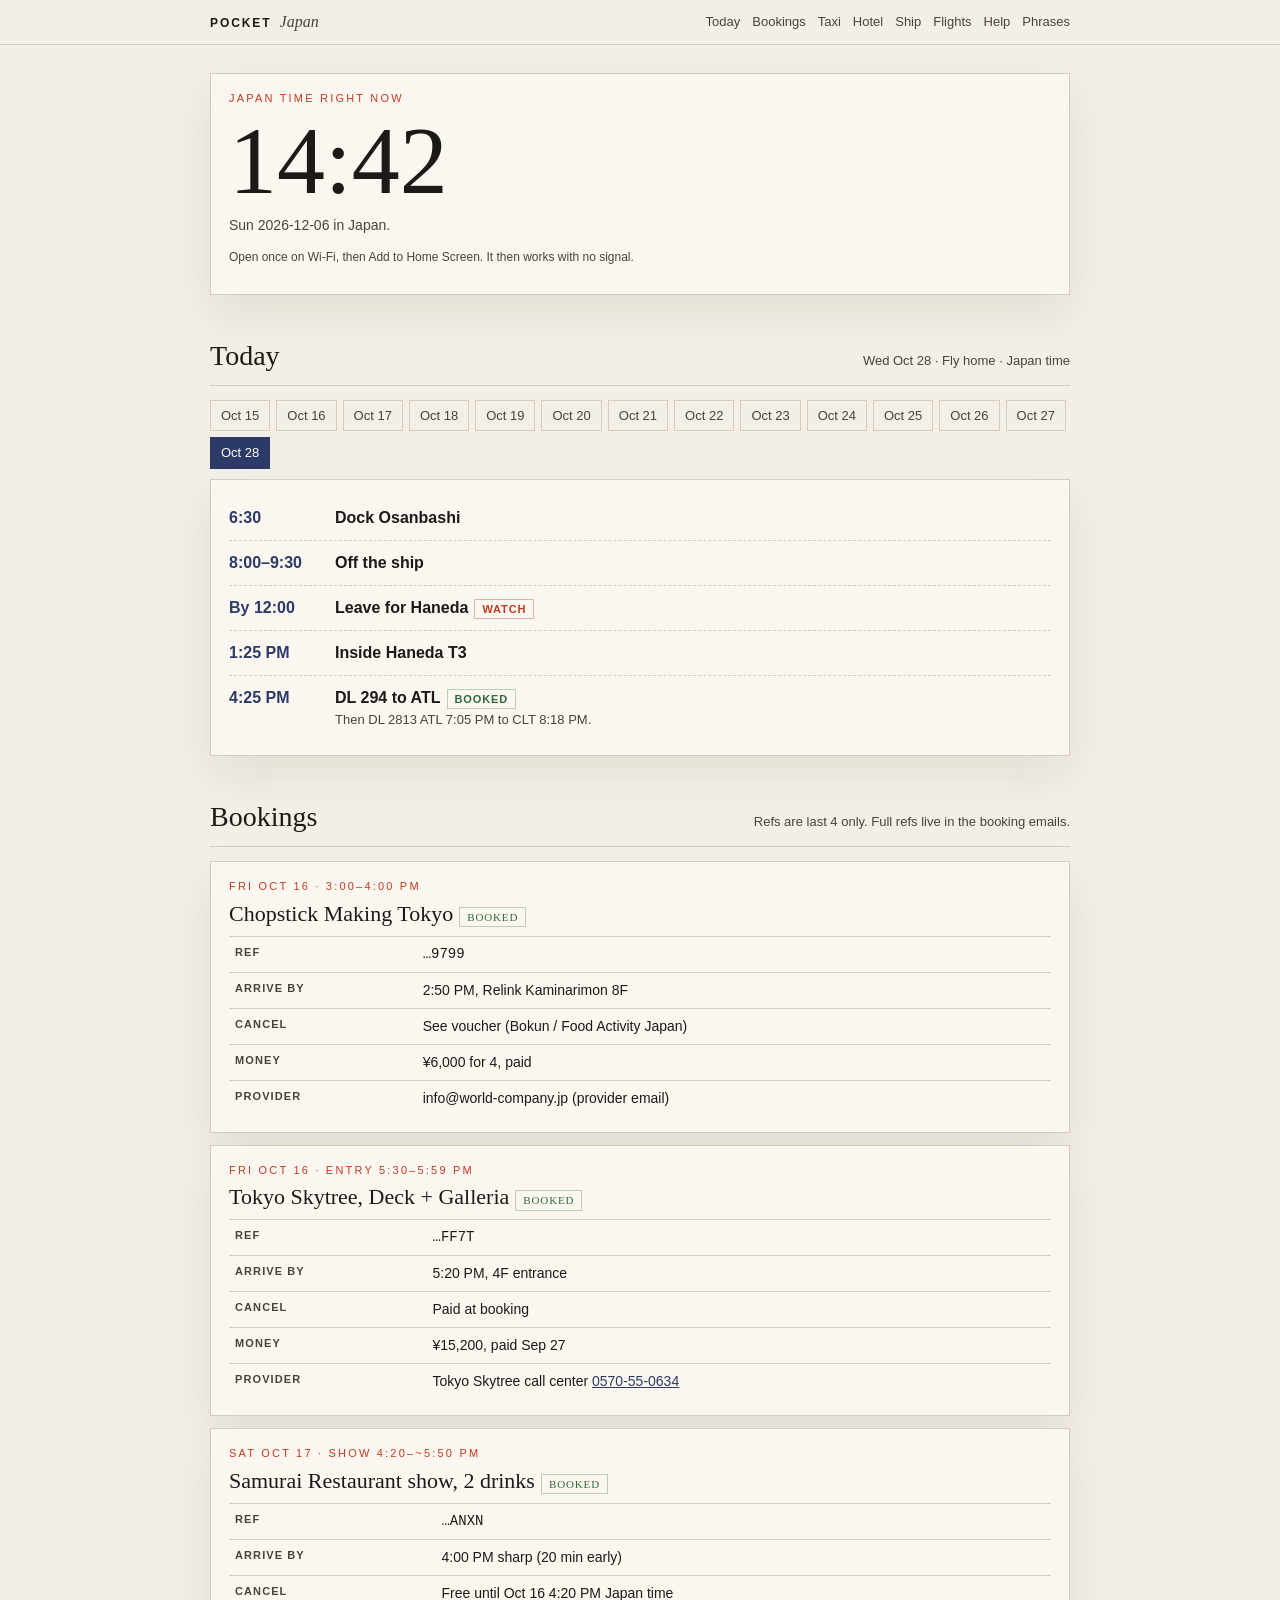
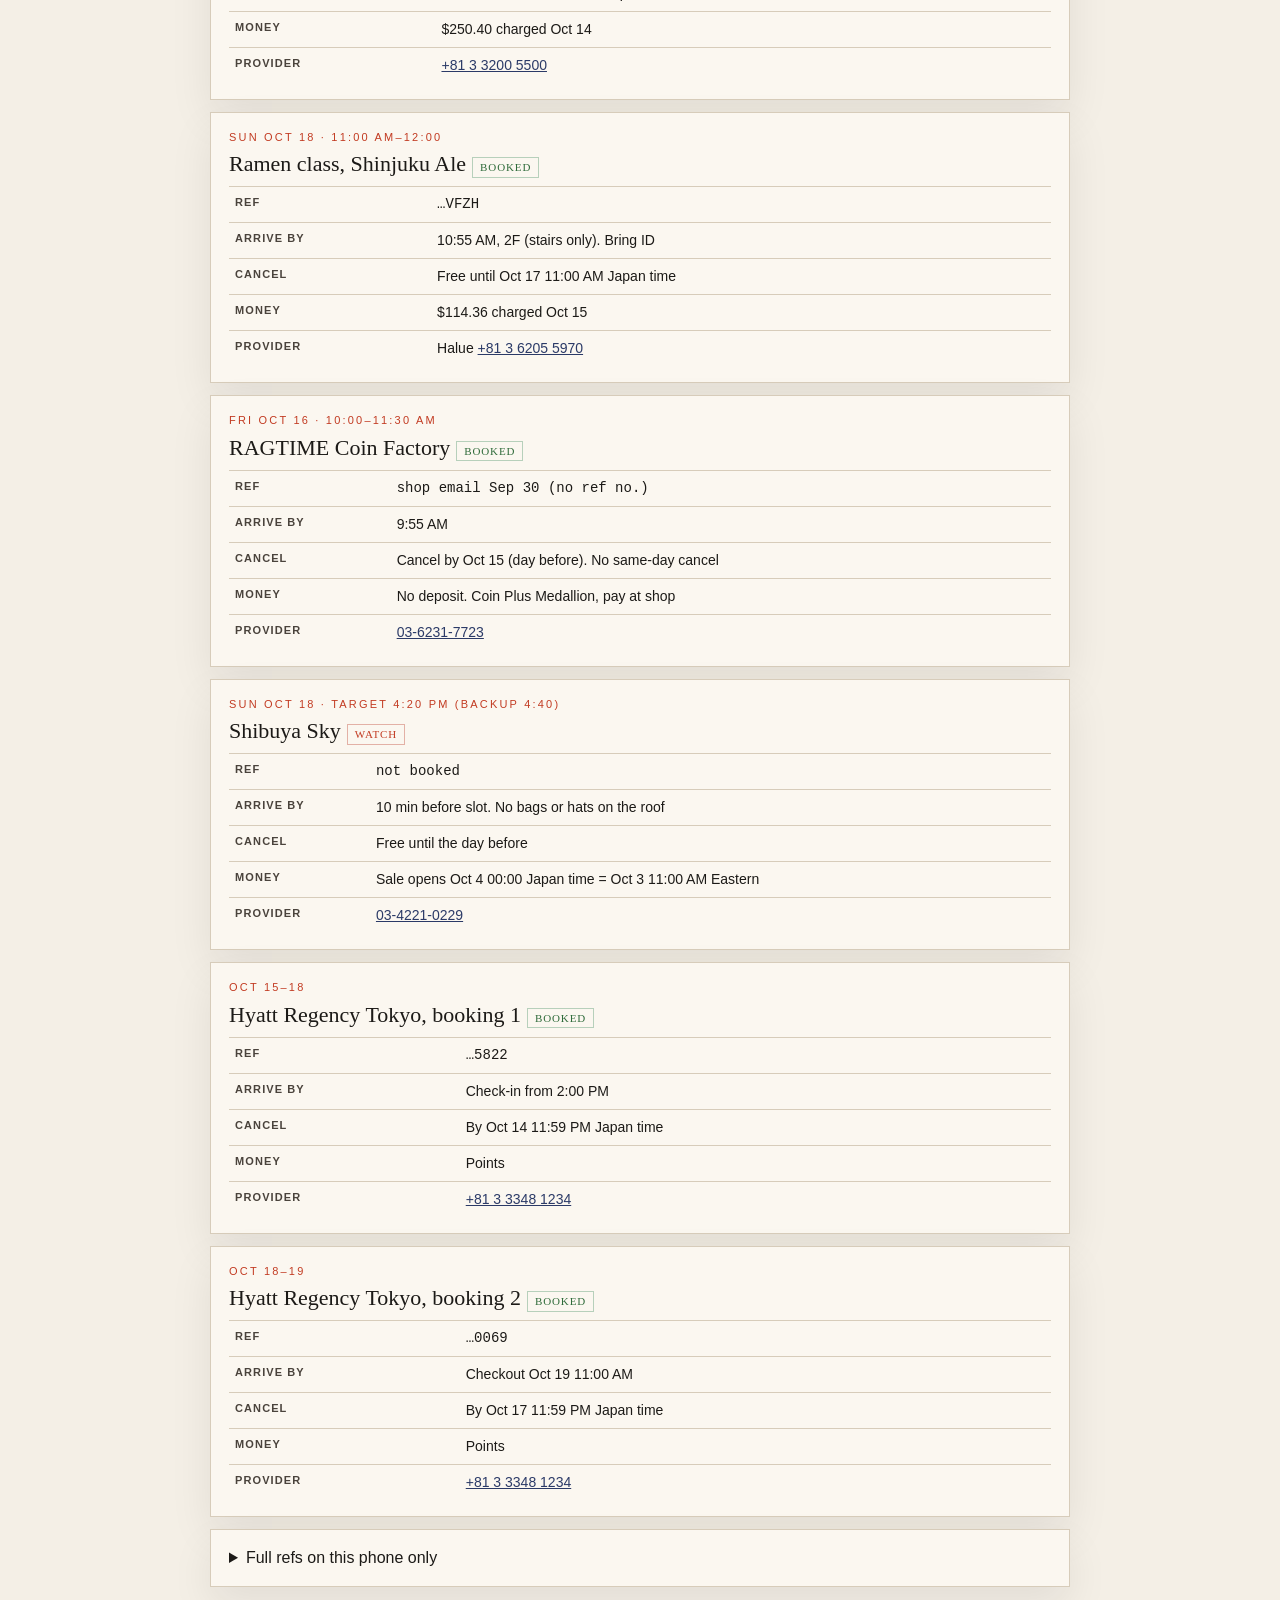
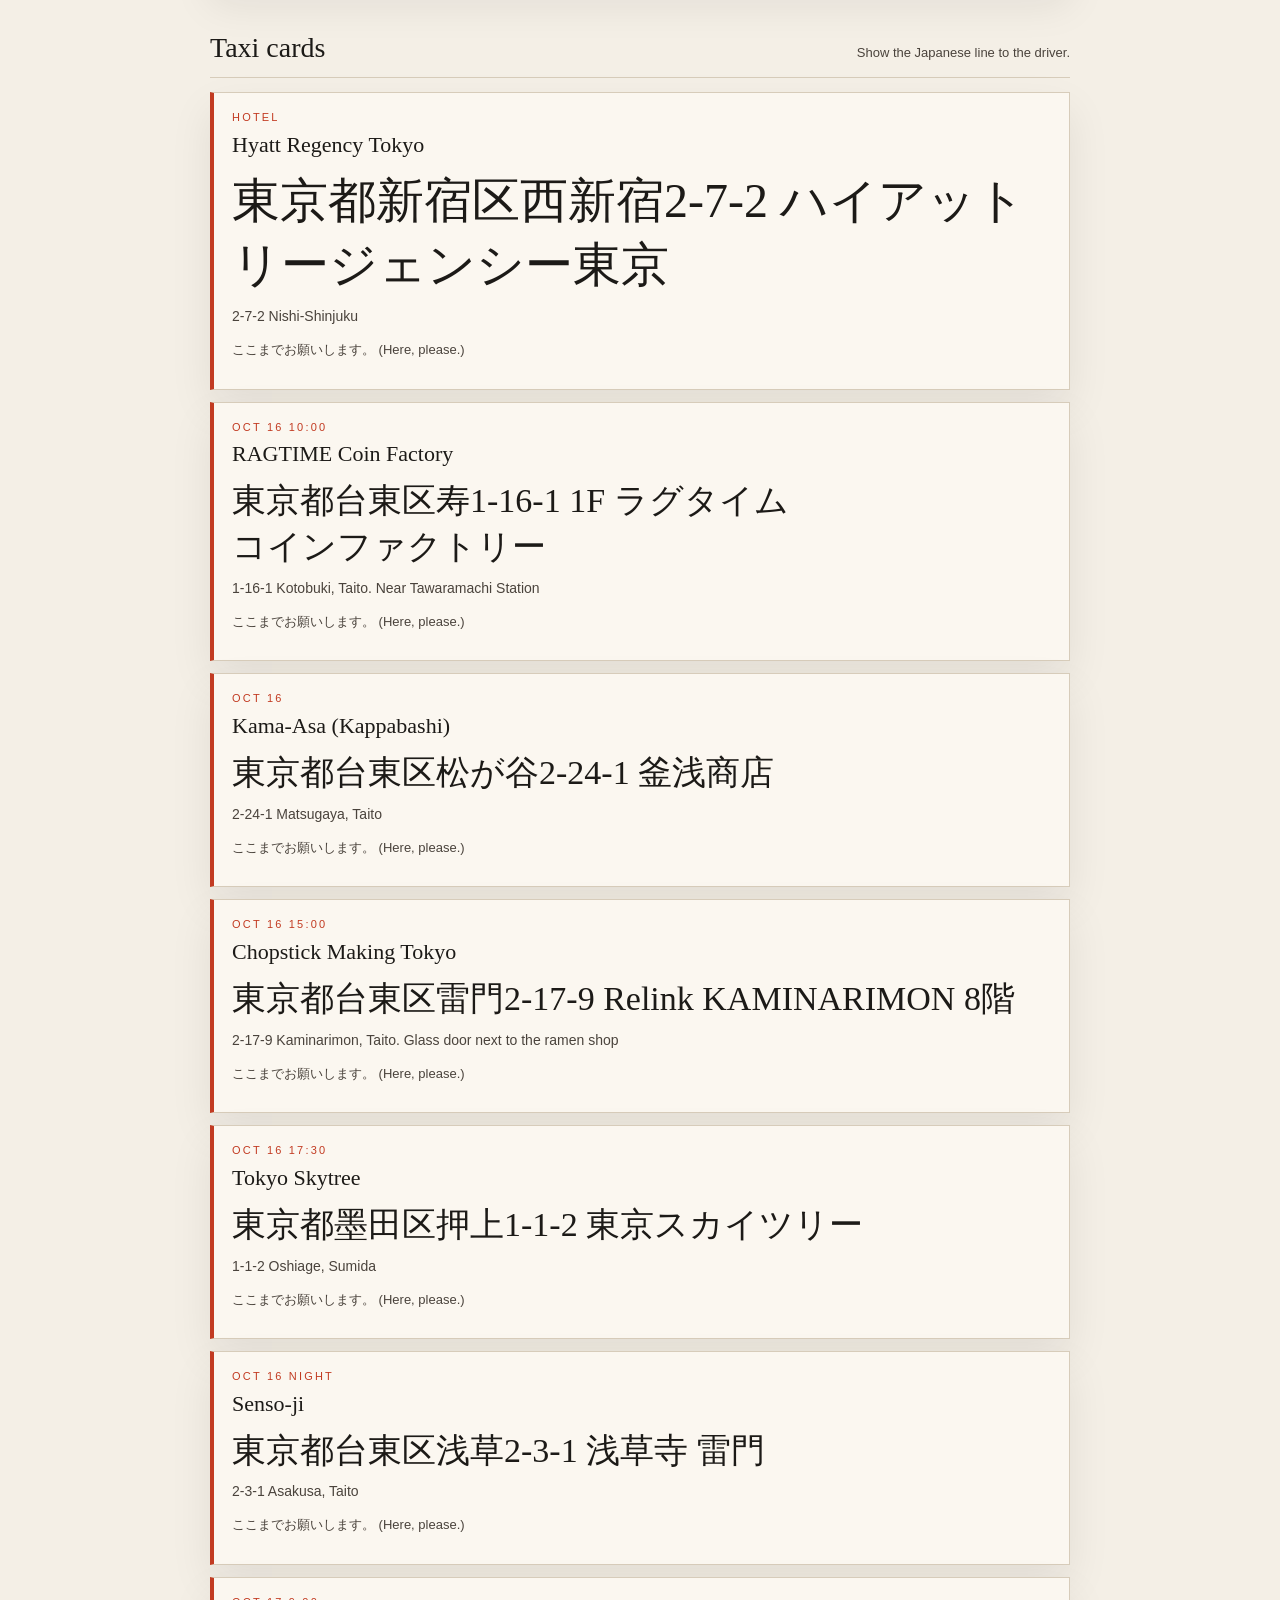
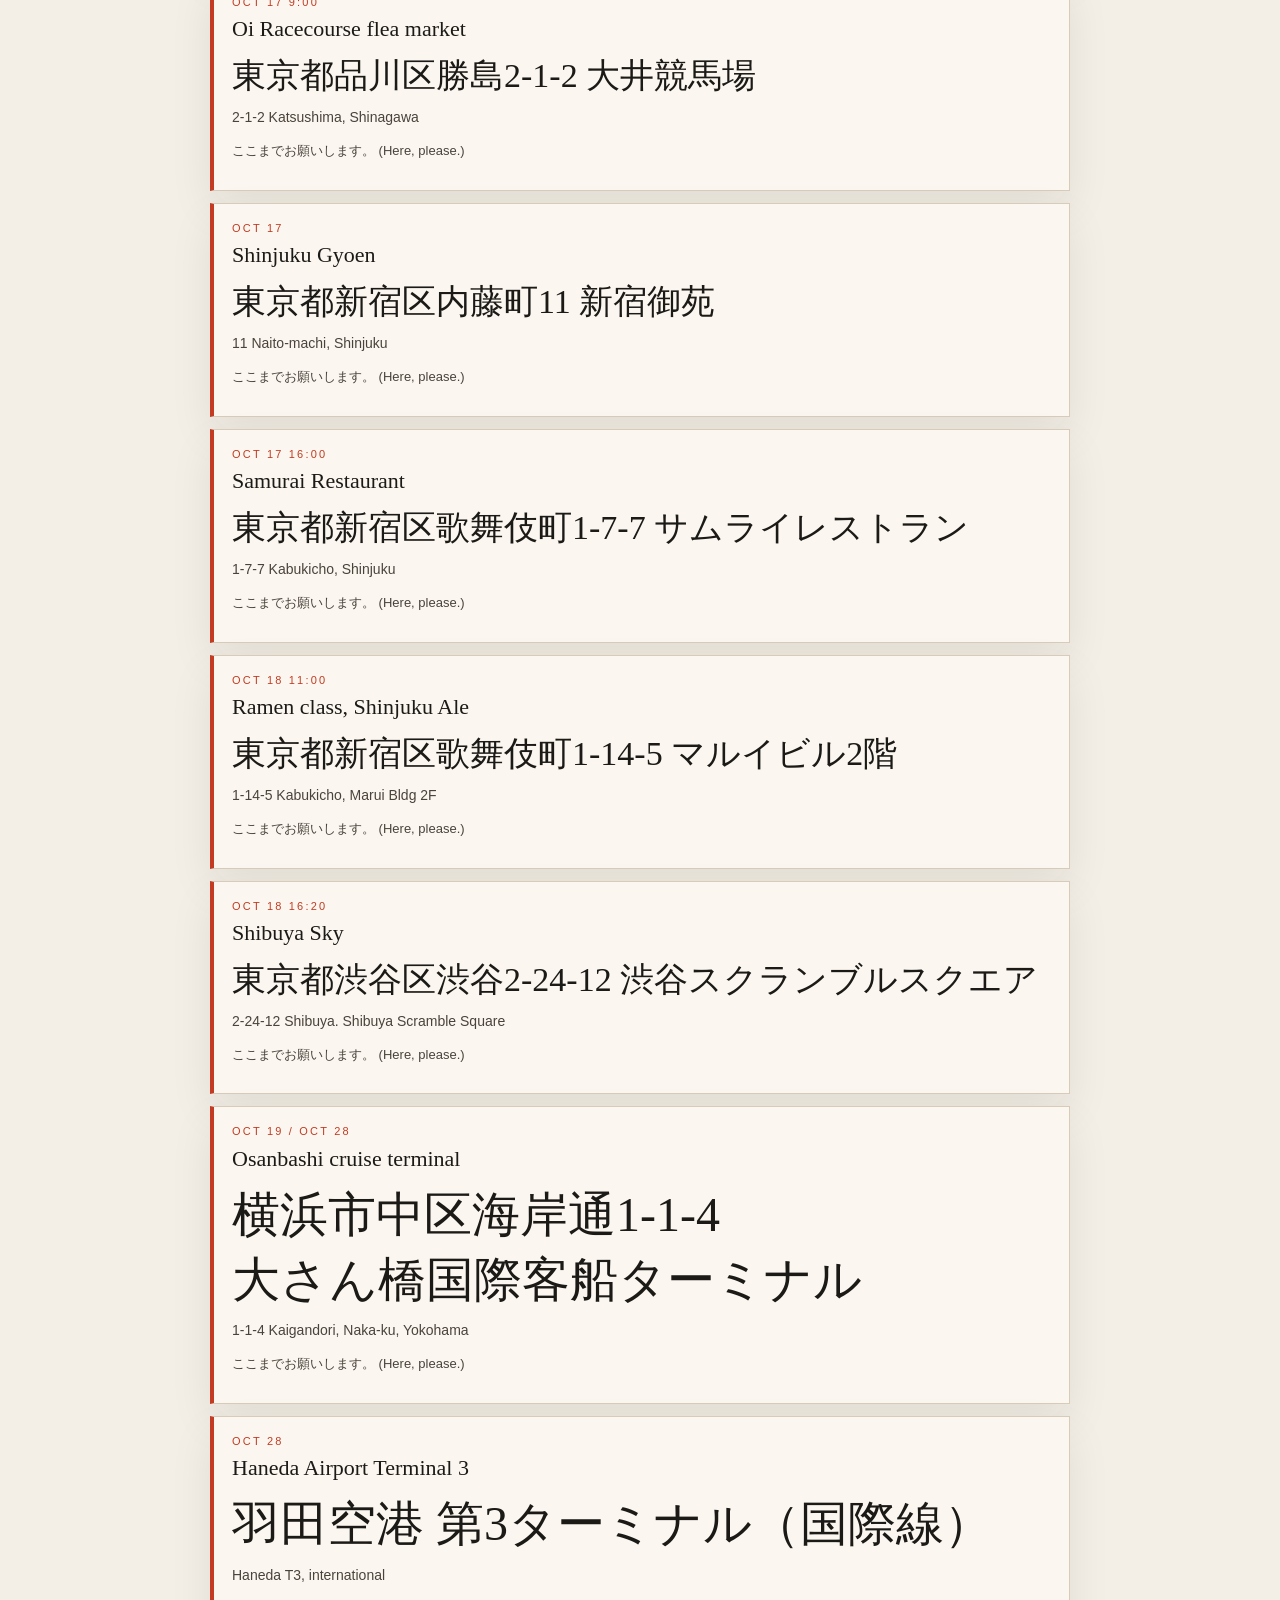
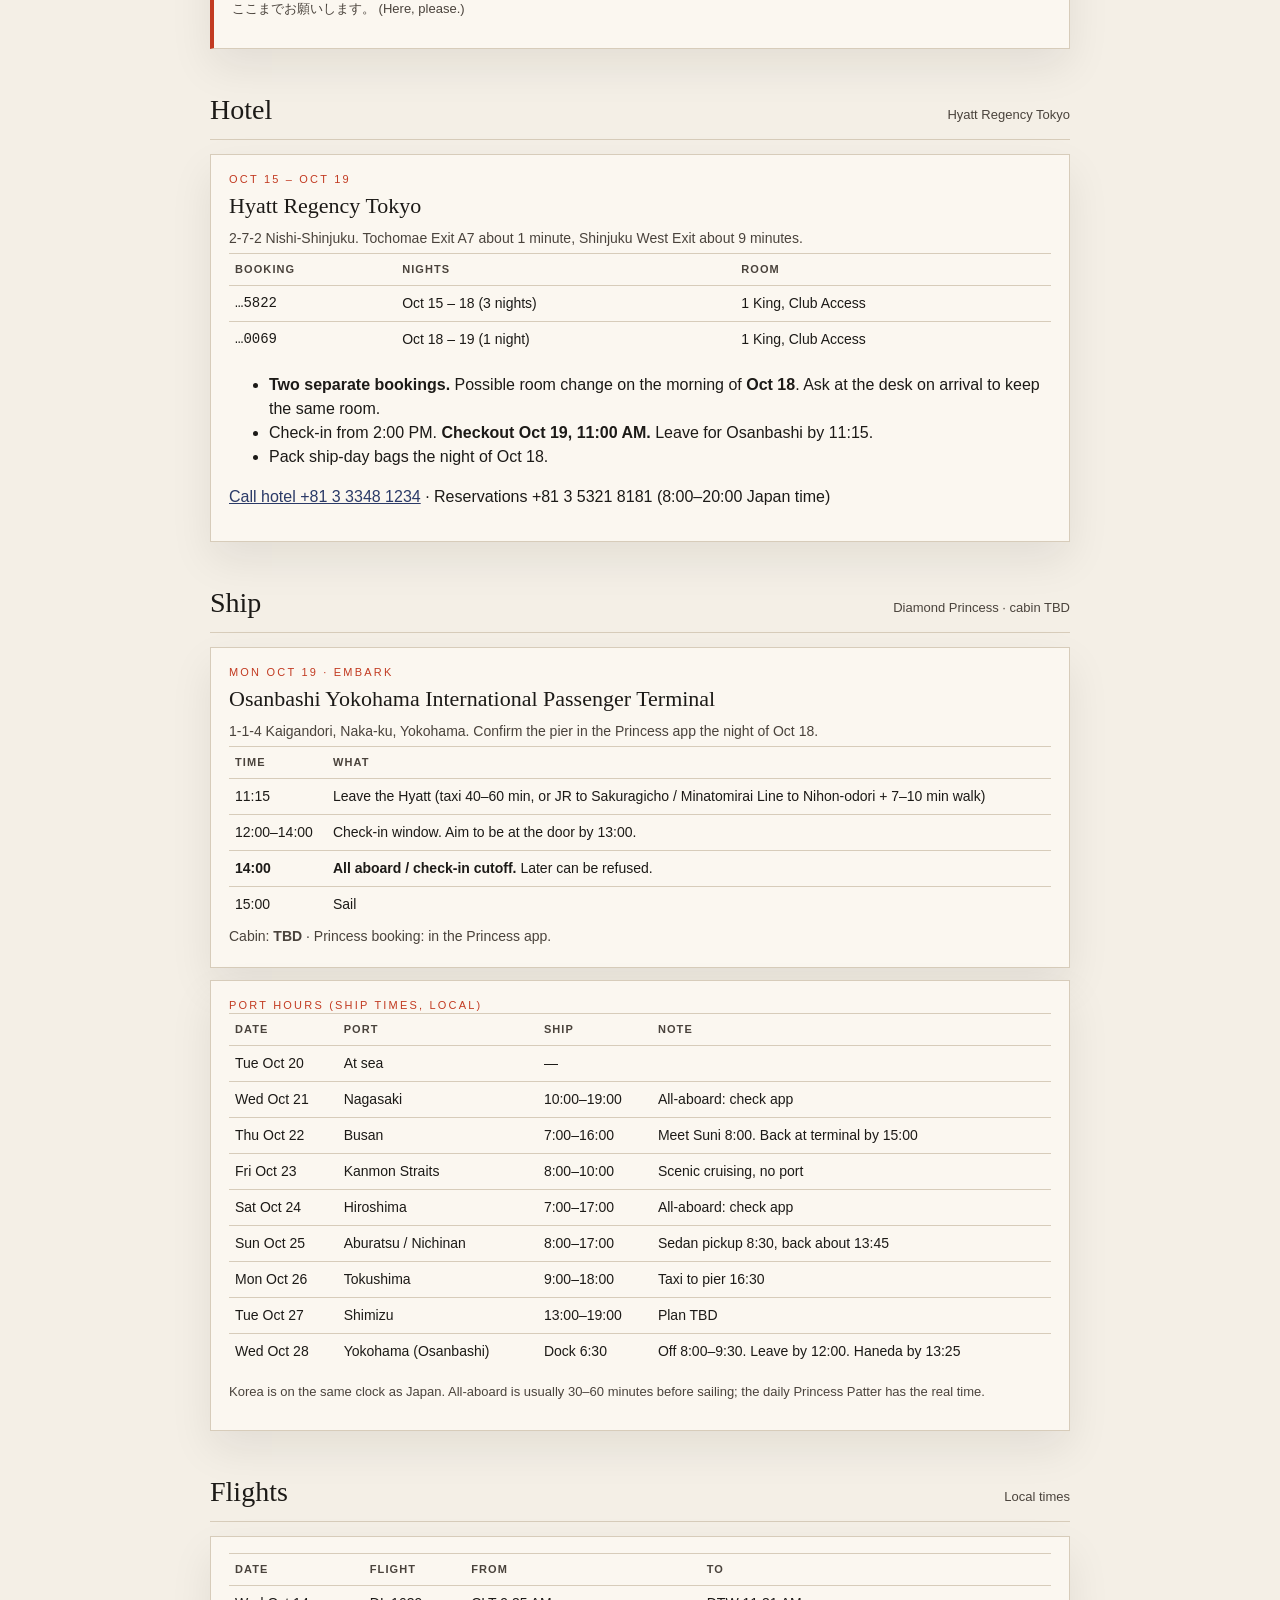
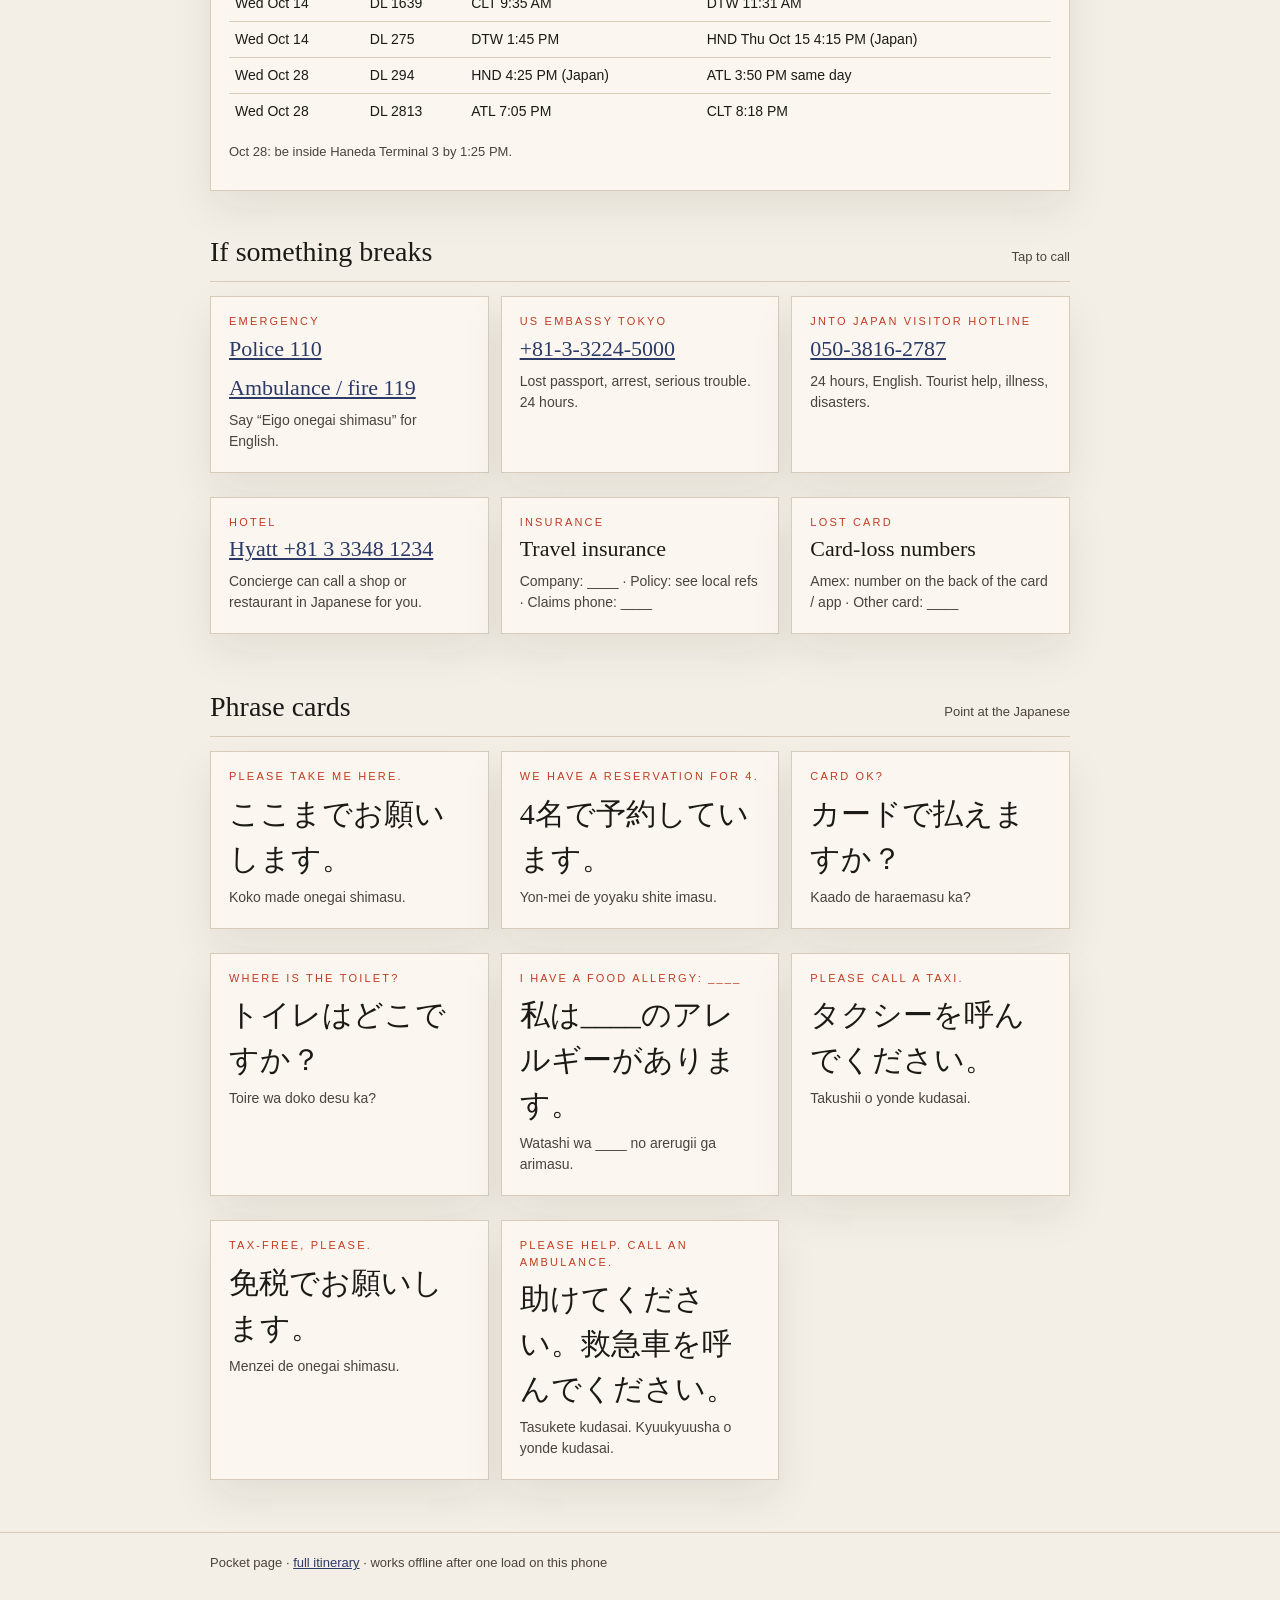
==== commit 76f51605: "RAGTIME Coin Factory booked (Oct 16 10:00, 4 people; cancel by Oct 15); bump SW cache and asset vers" ====
--- a/pocket.html
+++ b/pocket.html
@@ -225,7 +225,7 @@
       "2026-10-16": { label: "Fri Oct 16 \u00b7 East Tokyo", items: [
         ["7:40", "Leave the Hyatt", "Yamanote to Ueno, Park Exit.", ""],
         ["8:30\u20139:50", "Shinobazu Pond, then Ameyoko", "Street-food graze.", ""],
-        ["10:00\u201311:30", "RAGTIME Coin Factory", "1-16-1 Kotobuki 1F. Booking in progress (3 online + 1 by email). Taxi or Ginza Line, do not walk.", "hold"],
+        ["10:00\u201311:30", "RAGTIME Coin Factory", "1-16-1 Kotobuki 1F. Booked for 4. Pay at the shop. Taxi or Ginza Line, do not walk.", "ok"],
         ["11:45\u201312:40", "Kama-Asa, Kappabashi", "2-24-1 Matsugaya.", ""],
         ["12:40\u20132:40", "Asakusa lunch, Nakamise, kimono shops", "", ""],
         ["3:00\u20134:00", "Chopstick Making Tokyo", "Booked for 4. Relink Kaminarimon 8F, 2-17-9 Kaminarimon. Arrive 2:50.", "ok"],
@@ -323,7 +323,7 @@
       { id: "sky", when: "Fri Oct 16 \u00b7 entry 5:30\u20135:59 PM", name: "Tokyo Skytree, Deck + Galleria", status: "ok", ref: "\u2026FF7T", arrive: "5:20 PM, 4F entrance", cancel: "Paid at booking", paid: "\u00a515,200, paid Sep 27", phone: "Tokyo Skytree call center 0570-55-0634" },
       { id: "samurai", when: "Sat Oct 17 \u00b7 show 4:20\u2013~5:50 PM", name: "Samurai Restaurant show, 2 drinks", status: "ok", ref: "\u2026ANXN", arrive: "4:00 PM sharp (20 min early)", cancel: "Free until Oct 16 4:20 PM Japan time", paid: "$250.40 charged Oct 14", phone: "+81 3 3200 5500" },
       { id: "ramen", when: "Sun Oct 18 \u00b7 11:00 AM\u201312:00", name: "Ramen class, Shinjuku Ale", status: "ok", ref: "\u2026VFZH", arrive: "10:55 AM, 2F (stairs only). Bring ID", cancel: "Free until Oct 17 11:00 AM Japan time", paid: "$114.36 charged Oct 15", phone: "Halue +81 3 6205 5970" },
-      { id: "ragtime", when: "Fri Oct 16 \u00b7 10:00\u201311:30 AM", name: "RAGTIME Coin Factory", status: "hold", ref: "pending", arrive: "9:55 AM", cancel: "Free change or cancel until Oct 15. Same day = 100%", paid: "Pay at shop, cash or card, from \u00a56,500 pp", phone: "03-6231-7723" },
+      { id: "ragtime", when: "Fri Oct 16 \u00b7 10:00\u201311:30 AM", name: "RAGTIME Coin Factory", status: "ok", ref: "shop email Sep 30 (no ref no.)", arrive: "9:55 AM", cancel: "Cancel by Oct 15 (day before). No same-day cancel", paid: "No deposit. Coin Plus Medallion, pay at shop", phone: "03-6231-7723" },
       { id: "shibuya", when: "Sun Oct 18 \u00b7 target 4:20 PM (backup 4:40)", name: "Shibuya Sky", status: "open", ref: "not booked", arrive: "10 min before slot. No bags or hats on the roof", cancel: "Free until the day before", paid: "Sale opens Oct 4 00:00 Japan time = Oct 3 11:00 AM Eastern", phone: "03-4221-0229" },
       { id: "hyatt1", when: "Oct 15\u201318", name: "Hyatt Regency Tokyo, booking 1", status: "ok", ref: "\u20265822", arrive: "Check-in from 2:00 PM", cancel: "By Oct 14 11:59 PM Japan time", paid: "Points", phone: "+81 3 3348 1234" },
       { id: "hyatt2", when: "Oct 18\u201319", name: "Hyatt Regency Tokyo, booking 2", status: "ok", ref: "\u20260069", arrive: "Checkout Oct 19 11:00 AM", cancel: "By Oct 17 11:59 PM Japan time", paid: "Points", phone: "+81 3 3348 1234" }
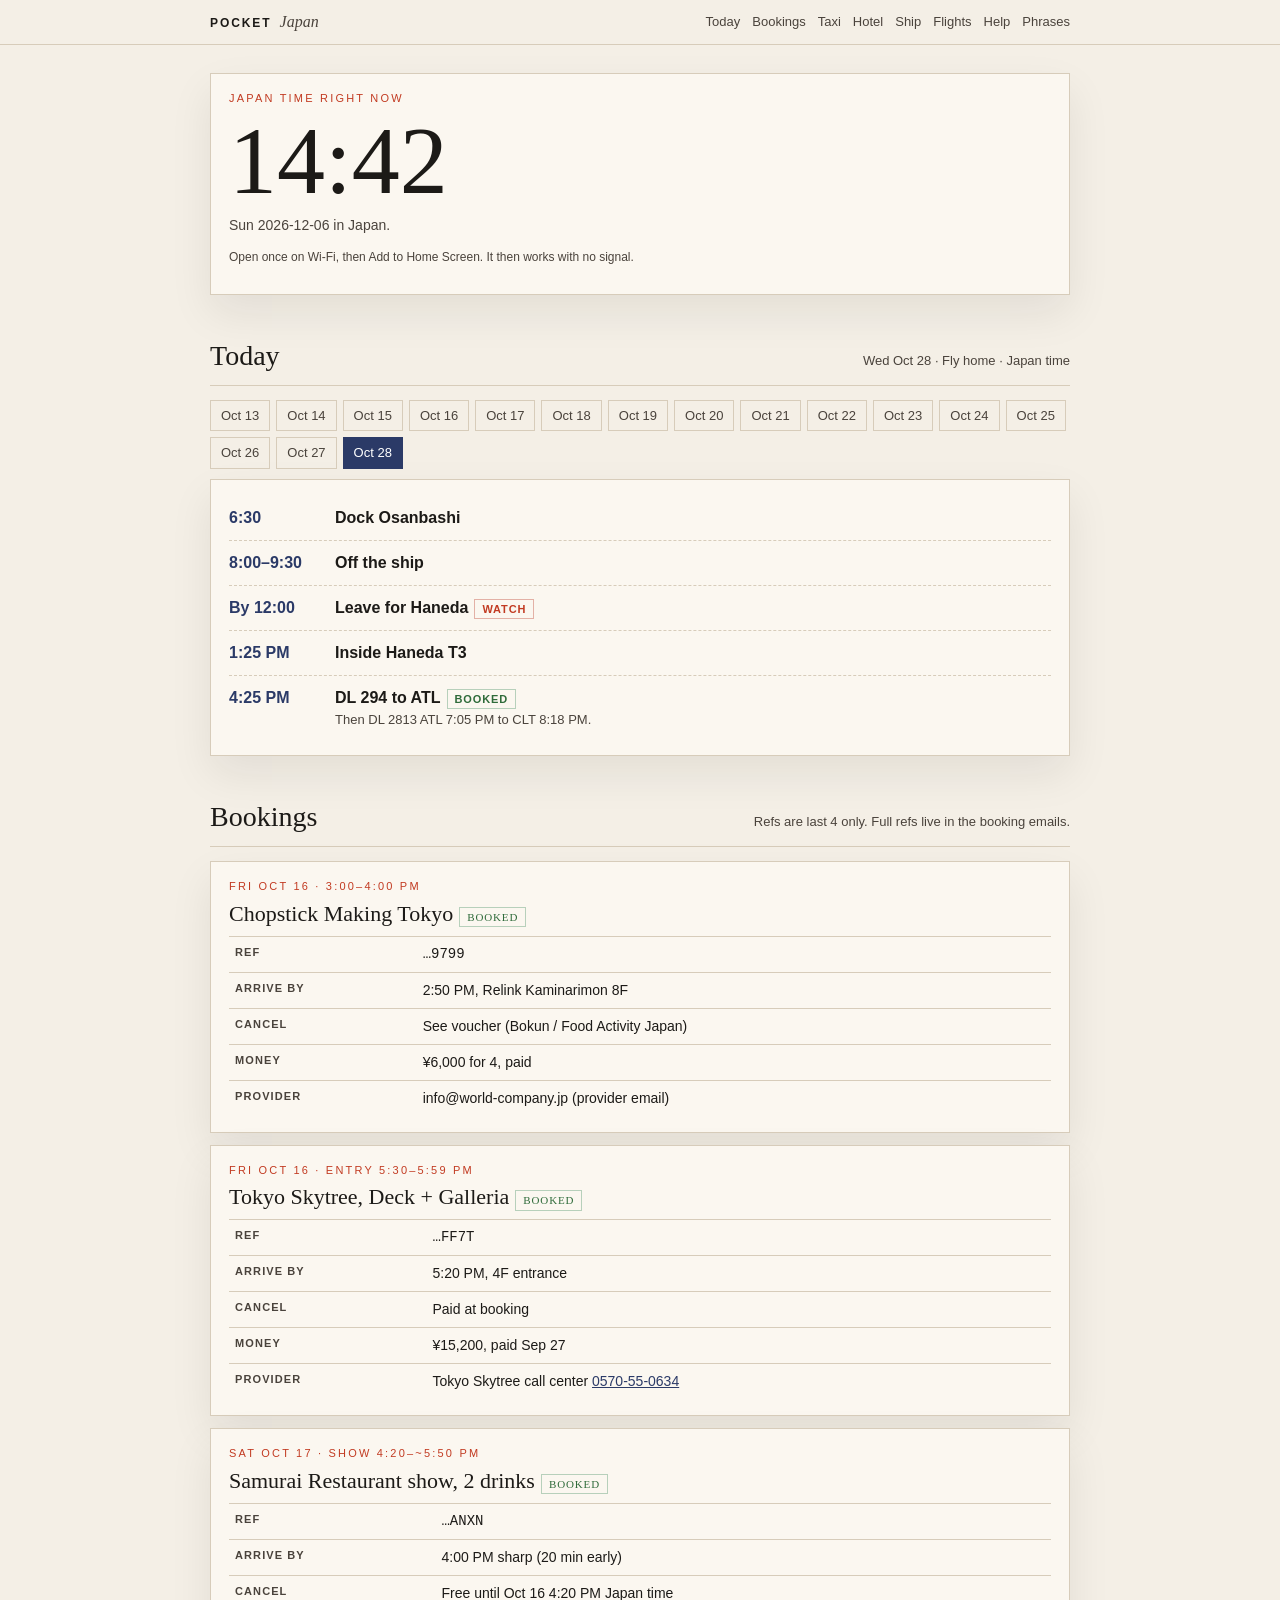
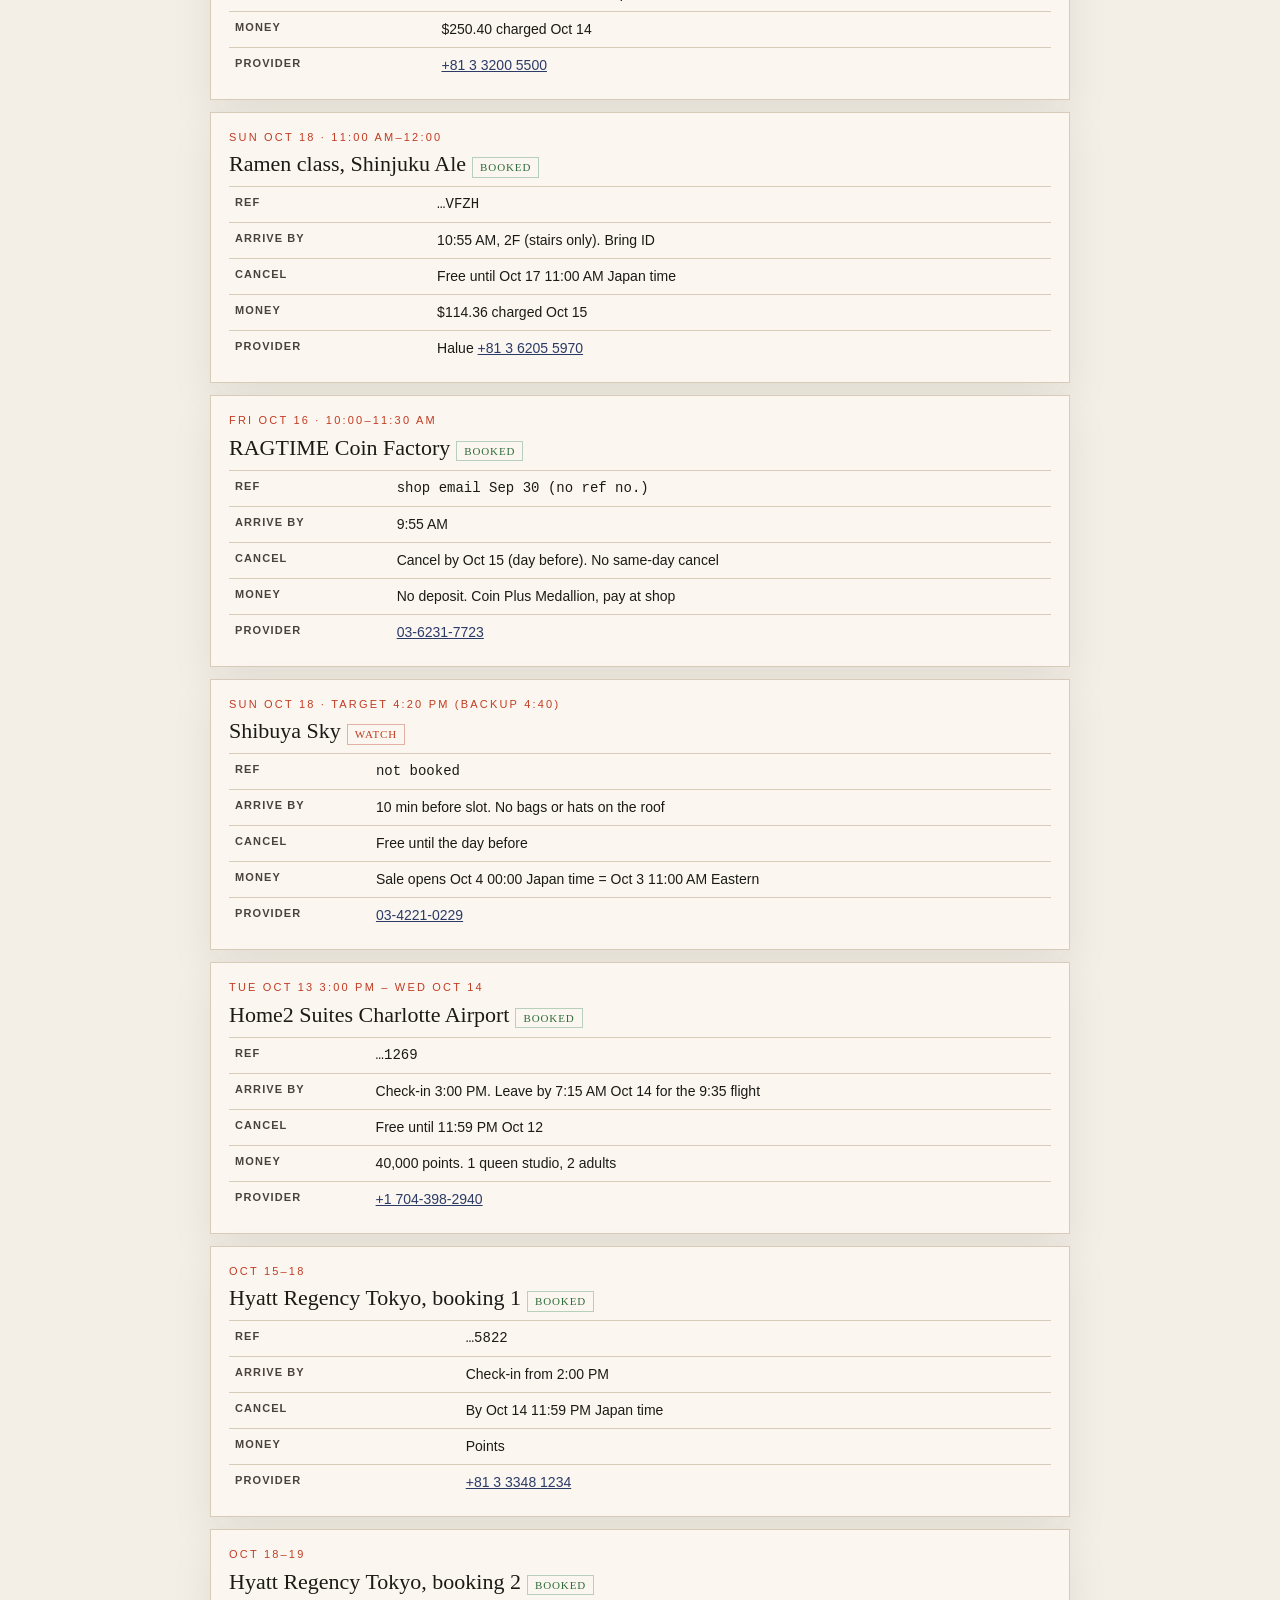
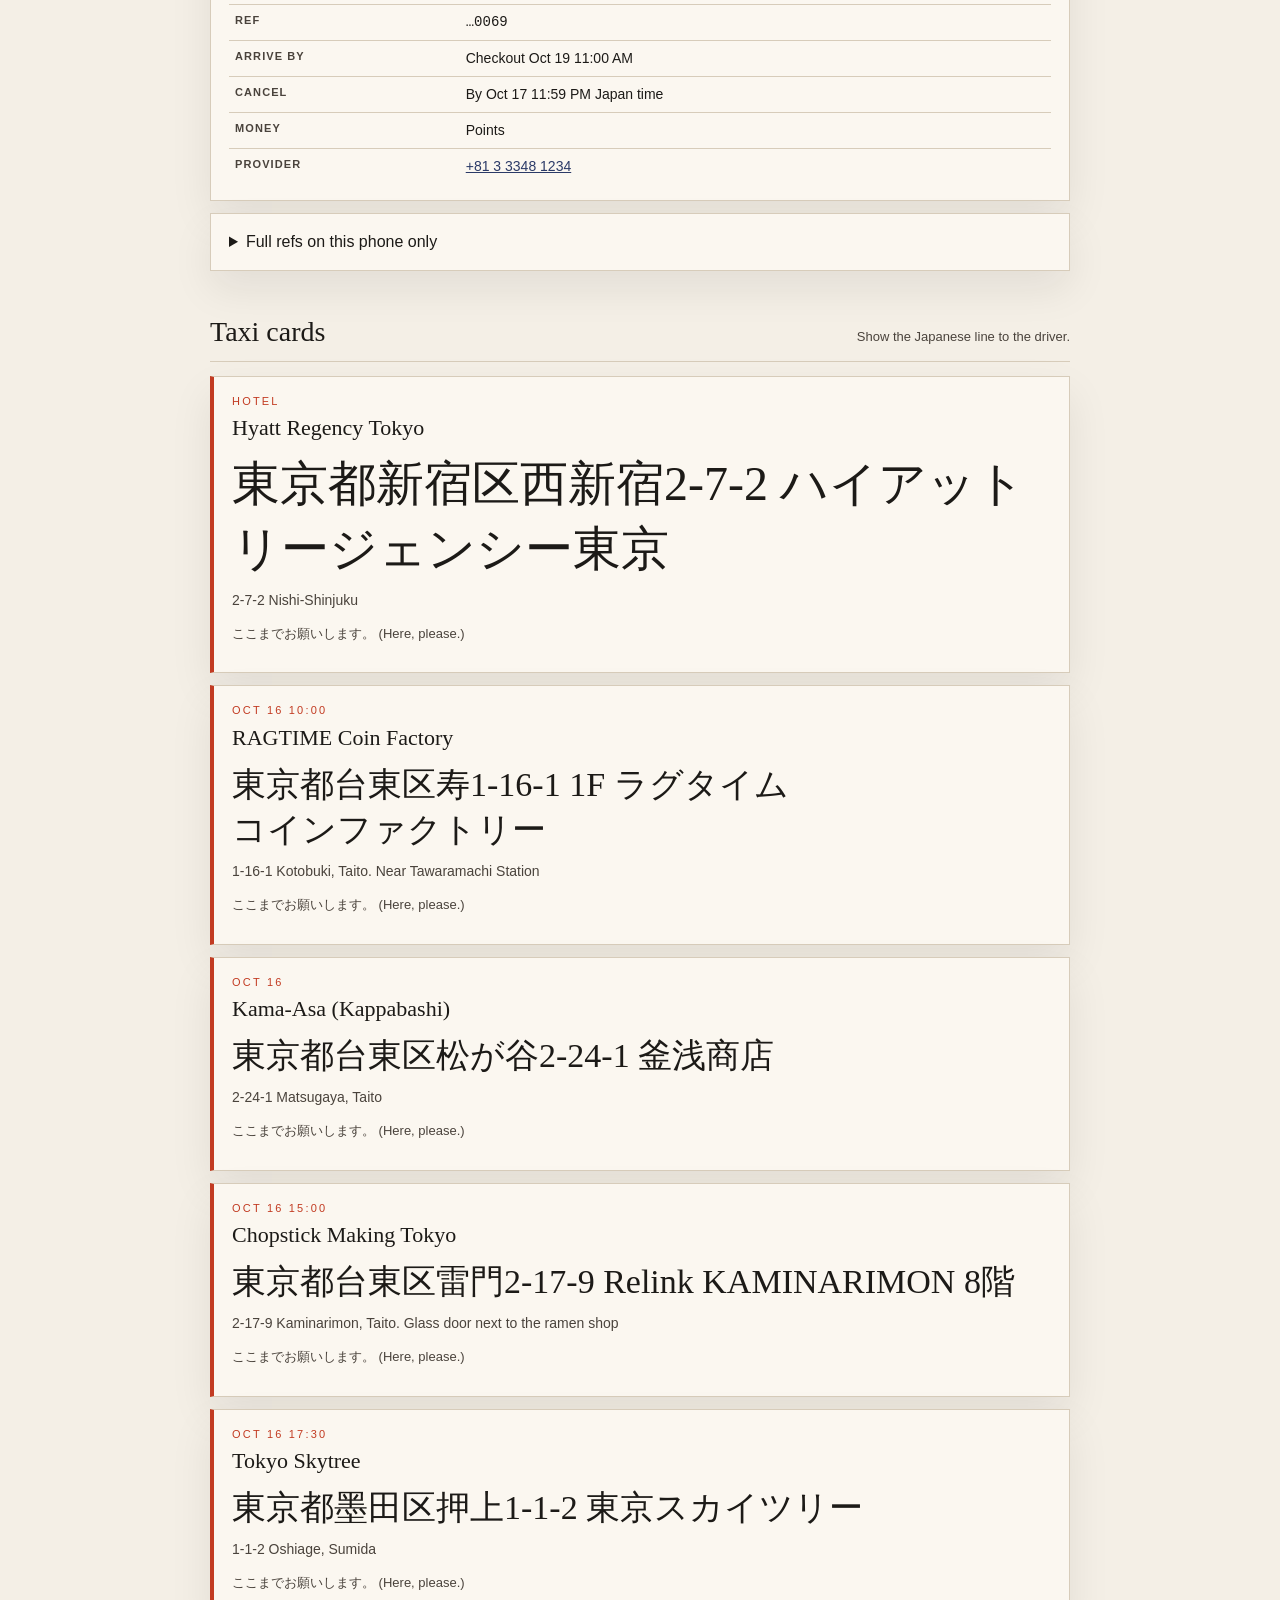
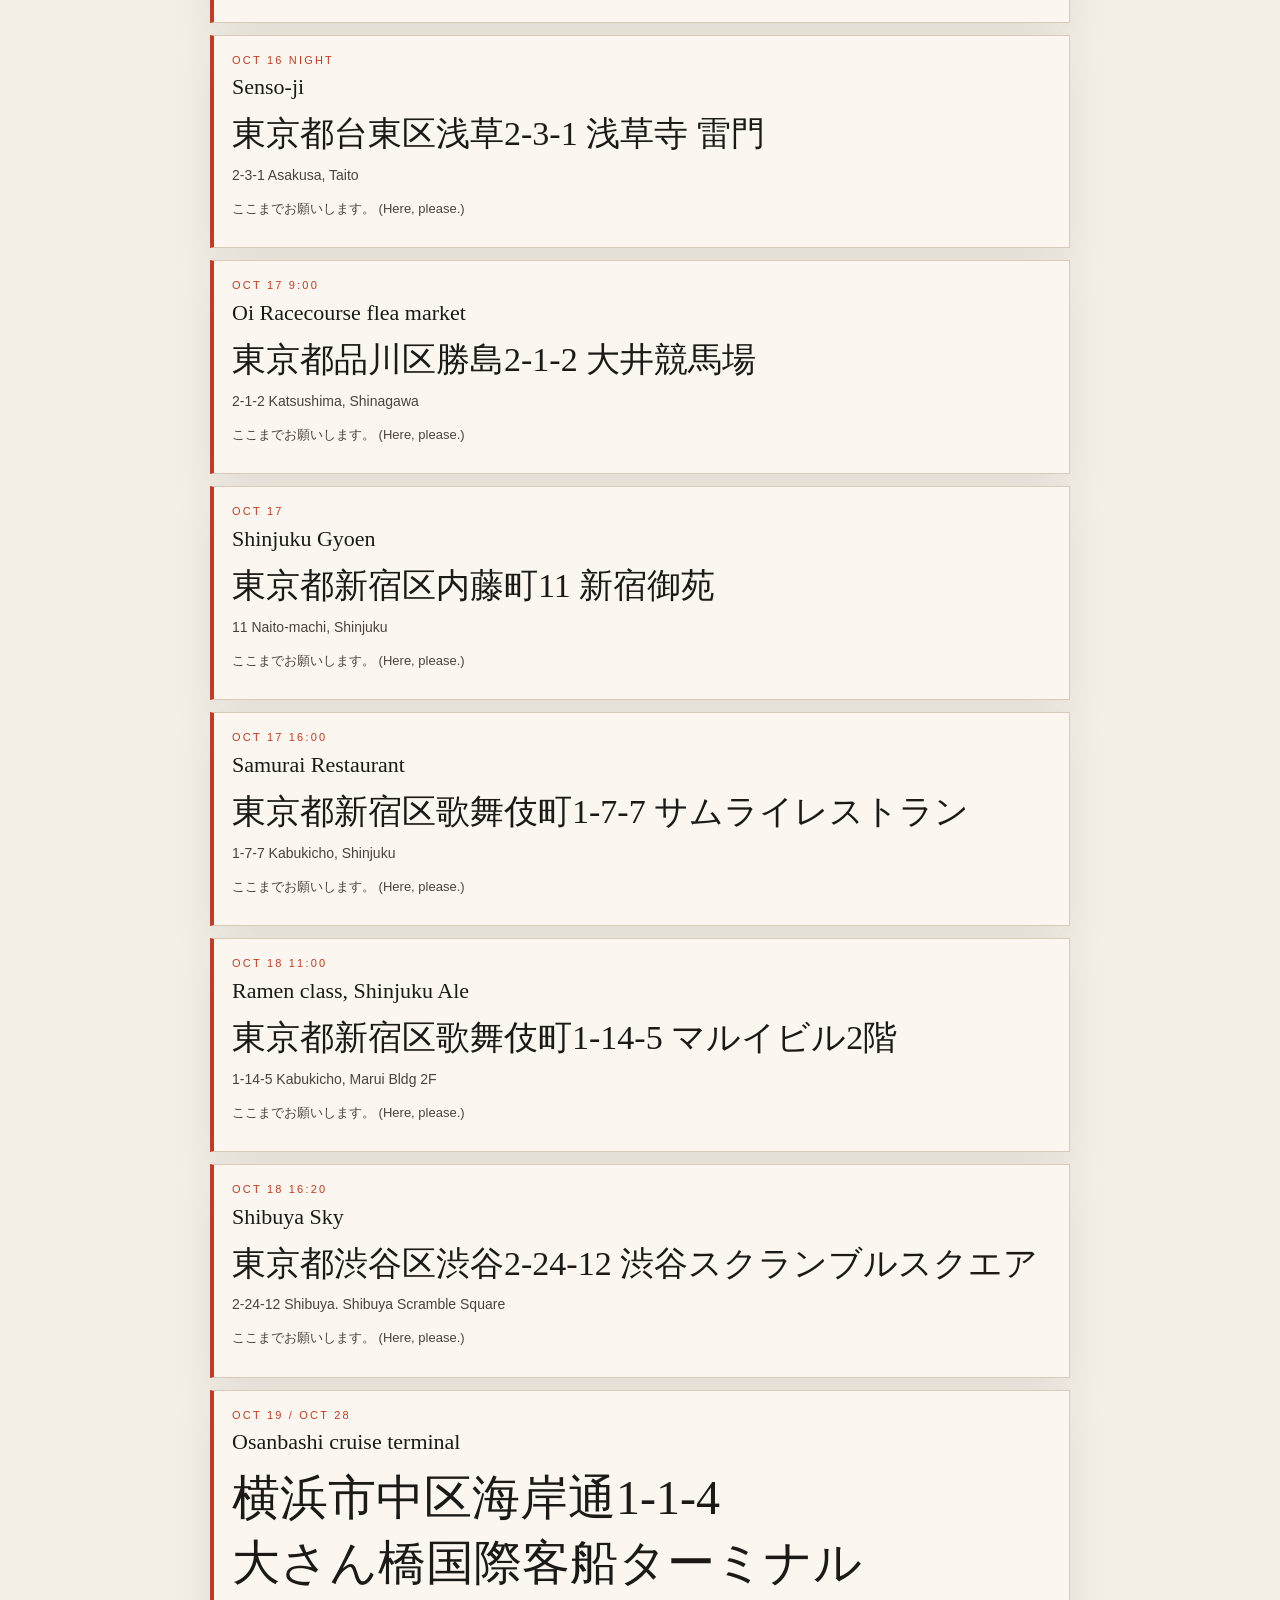
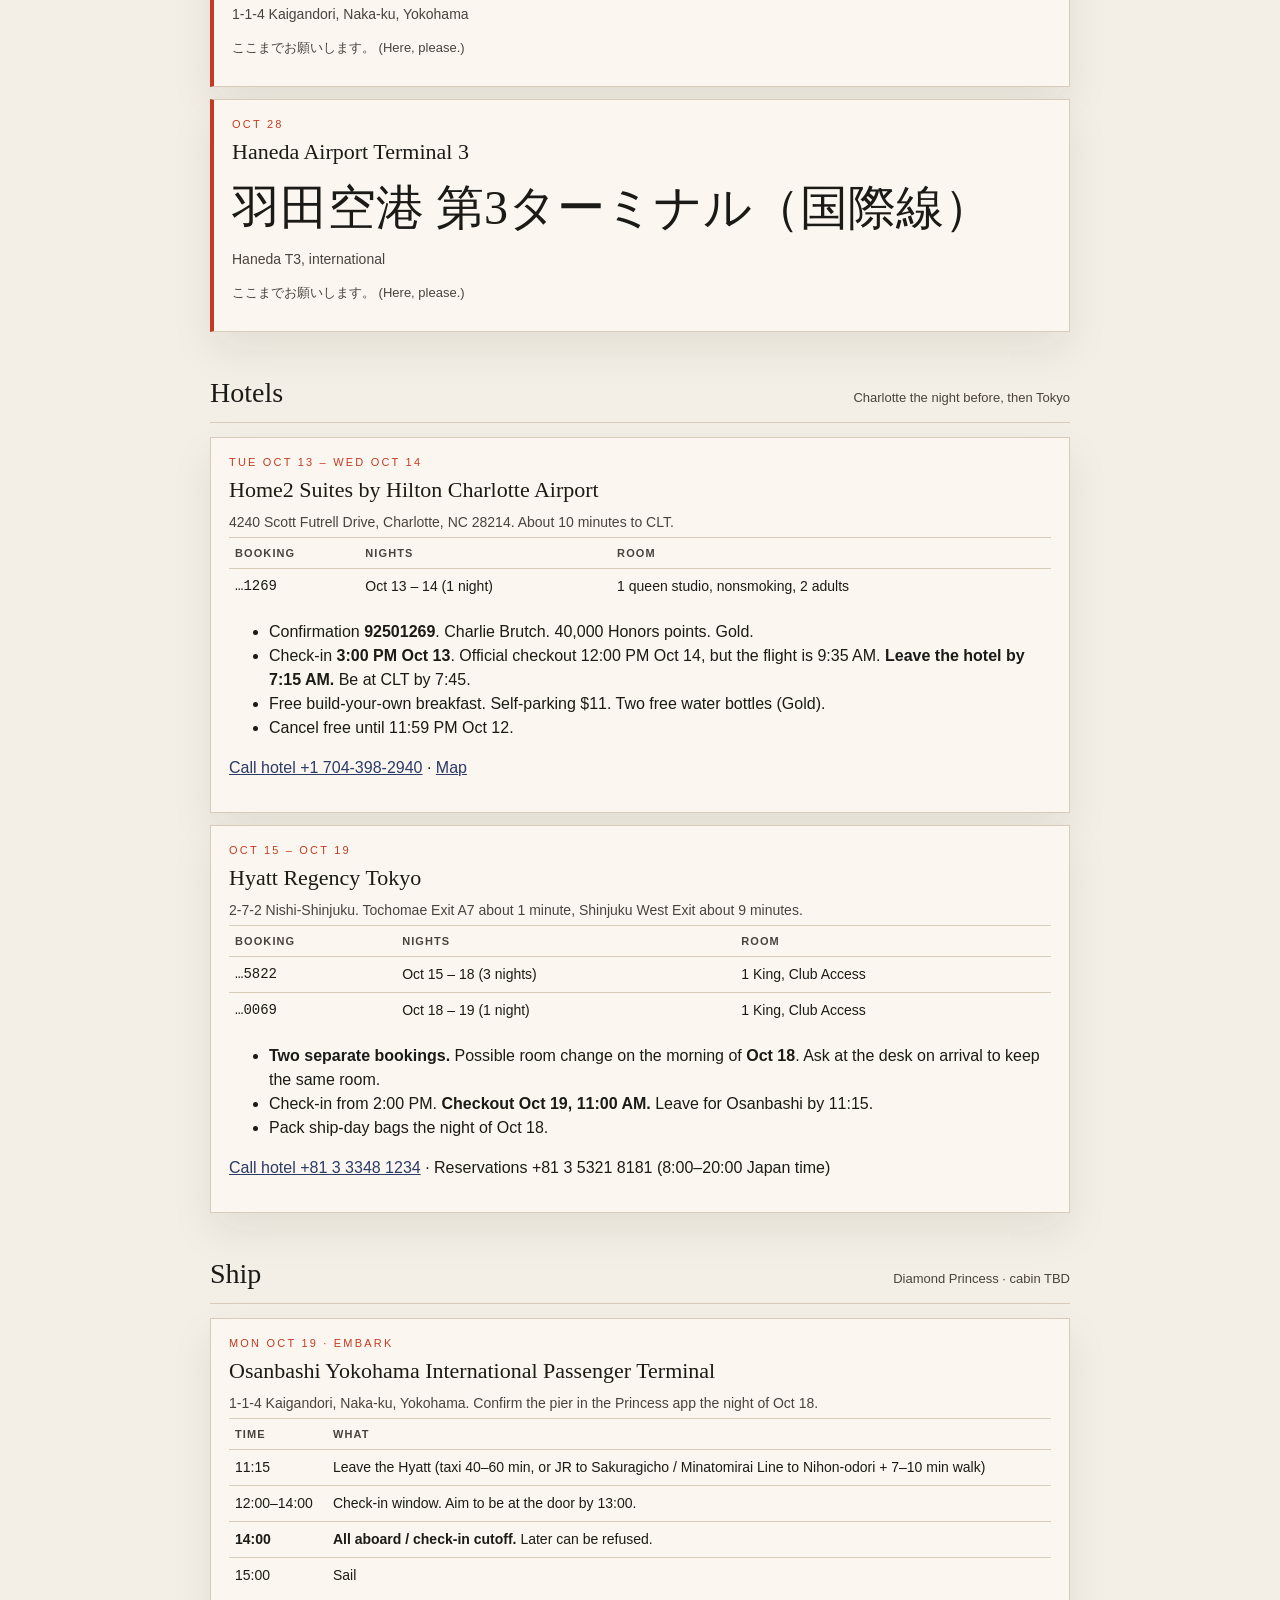
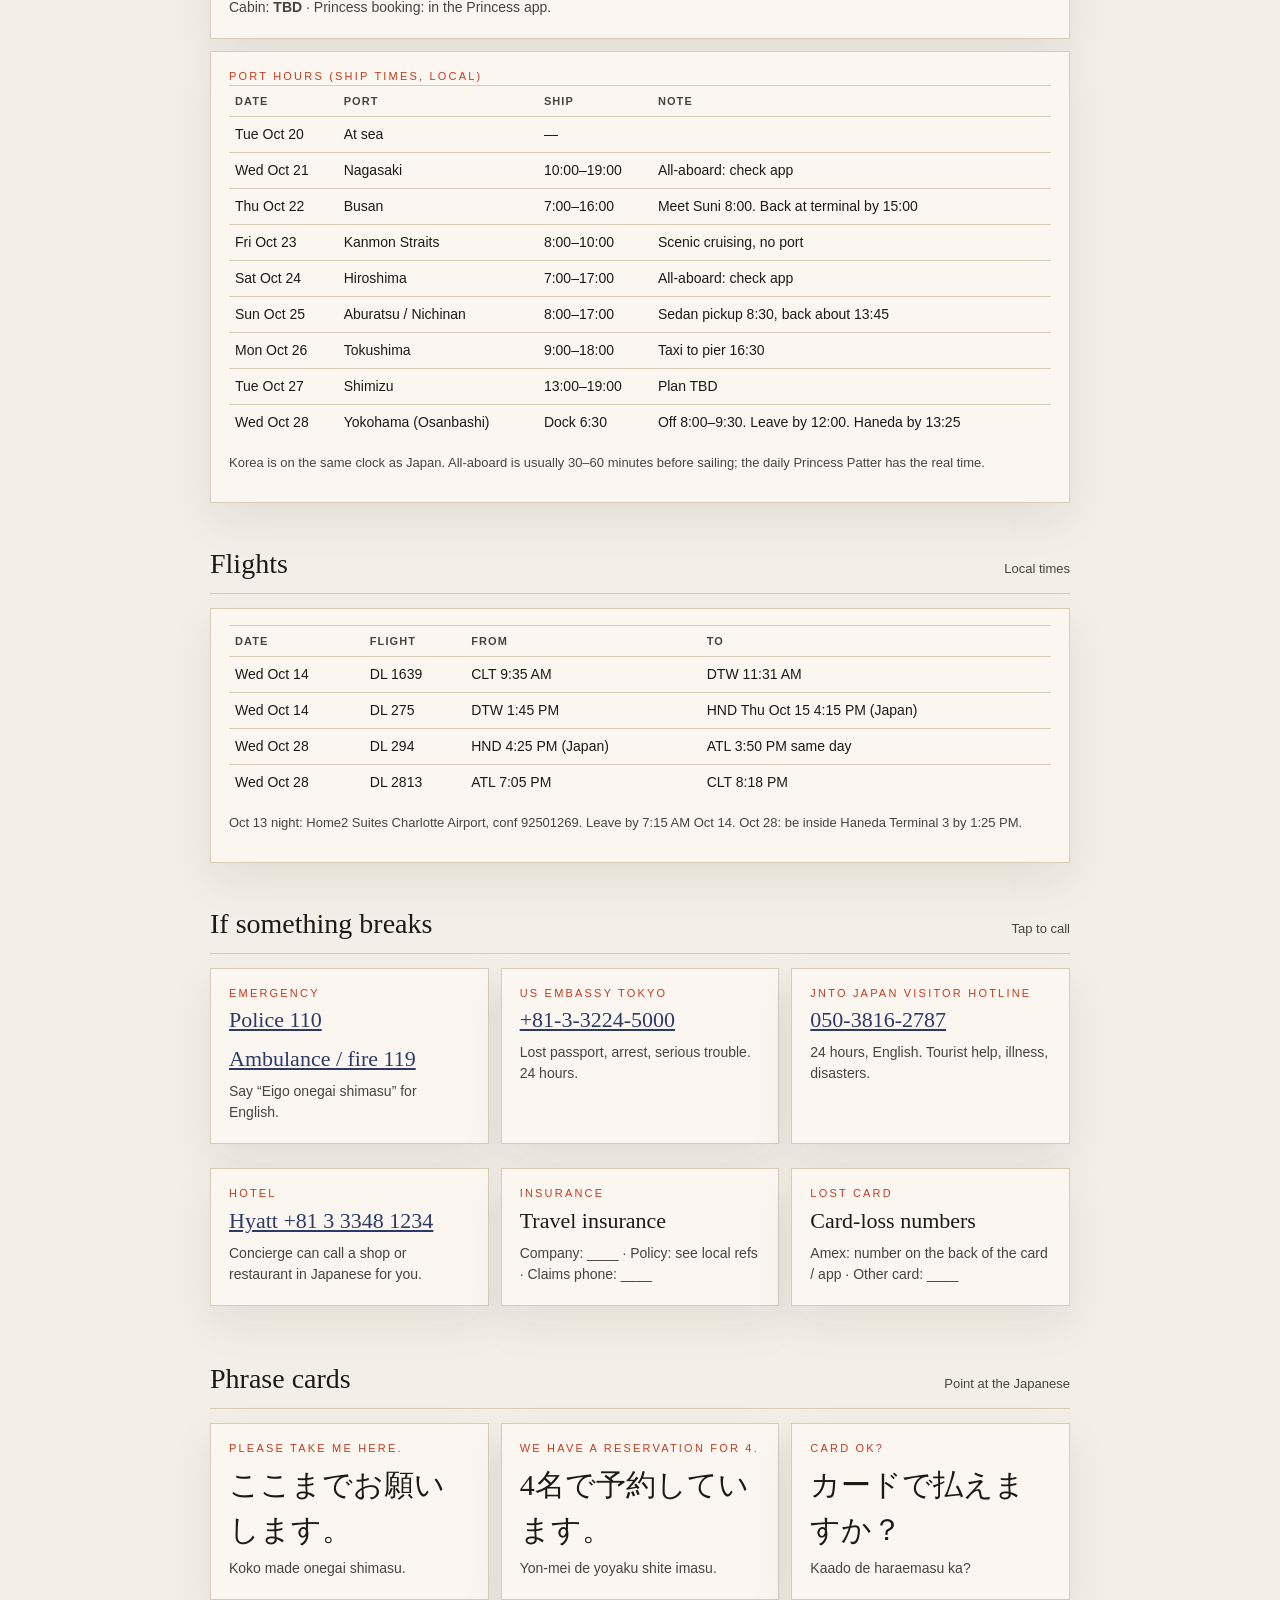
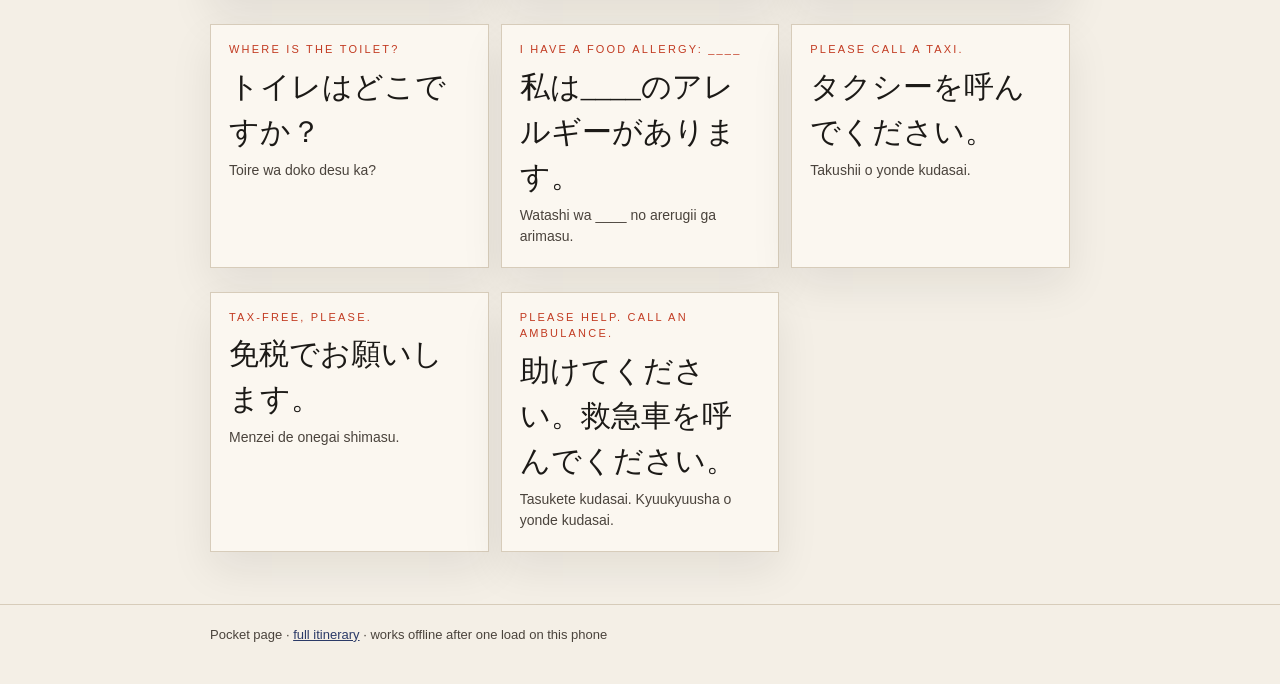
==== commit 99920cd4: "Pocket page: Charlotte hotel night and flight leave time" ====
--- a/pocket.html
+++ b/pocket.html
@@ -123,8 +123,24 @@
       <div id="taxi-list"></div>
     </section>
 
-    <section id="hotel">
-      <div class="section-head"><h2>Hotel</h2><p>Hyatt Regency Tokyo</p></div>
+<section id="hotel">
+      <div class="section-head"><h2>Hotels</h2><p>Charlotte the night before, then Tokyo</p></div>
+      <div class="card">
+        <div class="kicker">Tue Oct 13 &ndash; Wed Oct 14</div>
+        <h3>Home2 Suites by Hilton Charlotte Airport</h3>
+        <p class="muted">4240 Scott Futrell Drive, Charlotte, NC 28214. About 10 minutes to CLT.</p>
+        <table>
+          <tr><th>Booking</th><th>Nights</th><th>Room</th></tr>
+          <tr><td class="ref">&hellip;1269</td><td>Oct 13 &ndash; 14 (1 night)</td><td>1 queen studio, nonsmoking, 2 adults</td></tr>
+        </table>
+        <ul>
+          <li>Confirmation <b>92501269</b>. Charlie Brutch. 40,000 Honors points. Gold.</li>
+          <li>Check-in <b>3:00 PM Oct 13</b>. Official checkout 12:00 PM Oct 14, but the flight is 9:35 AM. <b>Leave the hotel by 7:15 AM.</b> Be at CLT by 7:45.</li>
+          <li>Free build-your-own breakfast. Self-parking $11. Two free water bottles (Gold).</li>
+          <li>Cancel free until 11:59 PM Oct 12.</li>
+        </ul>
+        <p><a href="tel:+17043982940">Call hotel +1 704-398-2940</a> &middot; <a href="https://maps.google.com/?q=4240+Scott+Futrell+Drive+Charlotte+NC+28214">Map</a></p>
+      </div>
       <div class="card">
         <div class="kicker">Oct 15 &ndash; Oct 19</div>
         <h3>Hyatt Regency Tokyo</h3>
@@ -186,7 +202,7 @@
           <tr><td>Wed Oct 28</td><td>DL 294</td><td>HND 4:25 PM (Japan)</td><td>ATL 3:50 PM same day</td></tr>
           <tr><td>Wed Oct 28</td><td>DL 2813</td><td>ATL 7:05 PM</td><td>CLT 8:18 PM</td></tr>
         </table>
-        <p class="note">Oct 28: be inside Haneda Terminal 3 by 1:25 PM.</p>
+        <p class="note">Oct 13 night: Home2 Suites Charlotte Airport, conf 92501269. Leave by 7:15 AM Oct 14. Oct 28: be inside Haneda Terminal 3 by 1:25 PM.</p>
       </div>
     </section>
 
@@ -216,6 +232,16 @@
 
     /* ---------- Timed items by date (Japan time) ---------- */
     var DAYS = {
+      "2026-10-13": { label: "Tue Oct 13 \u00b7 Charlotte hotel", items: [
+        ["3:00 PM", "Check in, Home2 Suites Charlotte Airport", "4240 Scott Futrell Dr. Conf 92501269. 1 queen studio. Parking $11.", "ok"],
+        ["Evening", "Easy night. Pack for a 7:15 AM leave.", "Breakfast is included if you want it before the airport.", ""]
+      ]},
+      "2026-10-14": { label: "Wed Oct 14 \u00b7 Fly", items: [
+        ["7:15 AM", "Leave Home2 Suites", "Official checkout is noon. Do not wait. About 10 min to CLT.", "ok"],
+        ["7:45 AM", "At Charlotte airport", "DL 1639 at 9:35 AM.", ""],
+        ["9:35 AM", "CLT to DTW, DL 1639", "Land Detroit 11:31 AM. Stay airside.", ""],
+        ["1:45 PM", "DTW to Haneda, DL 275", "Lands Thu Oct 15 4:15 PM Japan time.", ""]
+      ]},
       "2026-10-15": { label: "Thu Oct 15 \u00b7 Arrive", items: [
         ["4:15 PM", "Land Haneda T3 (DL 275)", "Immigration + bags 45\u201375 min.", "ok"],
         ["5:30\u20137:15", "Airport to Hyatt", "Train 40\u201355 min + walk, limousine bus 50\u201370 min, taxi about 30 min.", ""],
@@ -325,6 +351,7 @@
       { id: "ramen", when: "Sun Oct 18 \u00b7 11:00 AM\u201312:00", name: "Ramen class, Shinjuku Ale", status: "ok", ref: "\u2026VFZH", arrive: "10:55 AM, 2F (stairs only). Bring ID", cancel: "Free until Oct 17 11:00 AM Japan time", paid: "$114.36 charged Oct 15", phone: "Halue +81 3 6205 5970" },
       { id: "ragtime", when: "Fri Oct 16 \u00b7 10:00\u201311:30 AM", name: "RAGTIME Coin Factory", status: "ok", ref: "shop email Sep 30 (no ref no.)", arrive: "9:55 AM", cancel: "Cancel by Oct 15 (day before). No same-day cancel", paid: "No deposit. Coin Plus Medallion, pay at shop", phone: "03-6231-7723" },
       { id: "shibuya", when: "Sun Oct 18 \u00b7 target 4:20 PM (backup 4:40)", name: "Shibuya Sky", status: "open", ref: "not booked", arrive: "10 min before slot. No bags or hats on the roof", cancel: "Free until the day before", paid: "Sale opens Oct 4 00:00 Japan time = Oct 3 11:00 AM Eastern", phone: "03-4221-0229" },
+      { id: "home2", when: "Tue Oct 13 3:00 PM \u2013 Wed Oct 14", name: "Home2 Suites Charlotte Airport", status: "ok", ref: "\u20261269", arrive: "Check-in 3:00 PM. Leave by 7:15 AM Oct 14 for the 9:35 flight", cancel: "Free until 11:59 PM Oct 12", paid: "40,000 points. 1 queen studio, 2 adults", phone: "+1 704-398-2940" },
       { id: "hyatt1", when: "Oct 15\u201318", name: "Hyatt Regency Tokyo, booking 1", status: "ok", ref: "\u20265822", arrive: "Check-in from 2:00 PM", cancel: "By Oct 14 11:59 PM Japan time", paid: "Points", phone: "+81 3 3348 1234" },
       { id: "hyatt2", when: "Oct 18\u201319", name: "Hyatt Regency Tokyo, booking 2", status: "ok", ref: "\u20260069", arrive: "Checkout Oct 19 11:00 AM", cancel: "By Oct 17 11:59 PM Japan time", paid: "Points", phone: "+81 3 3348 1234" }
     ];
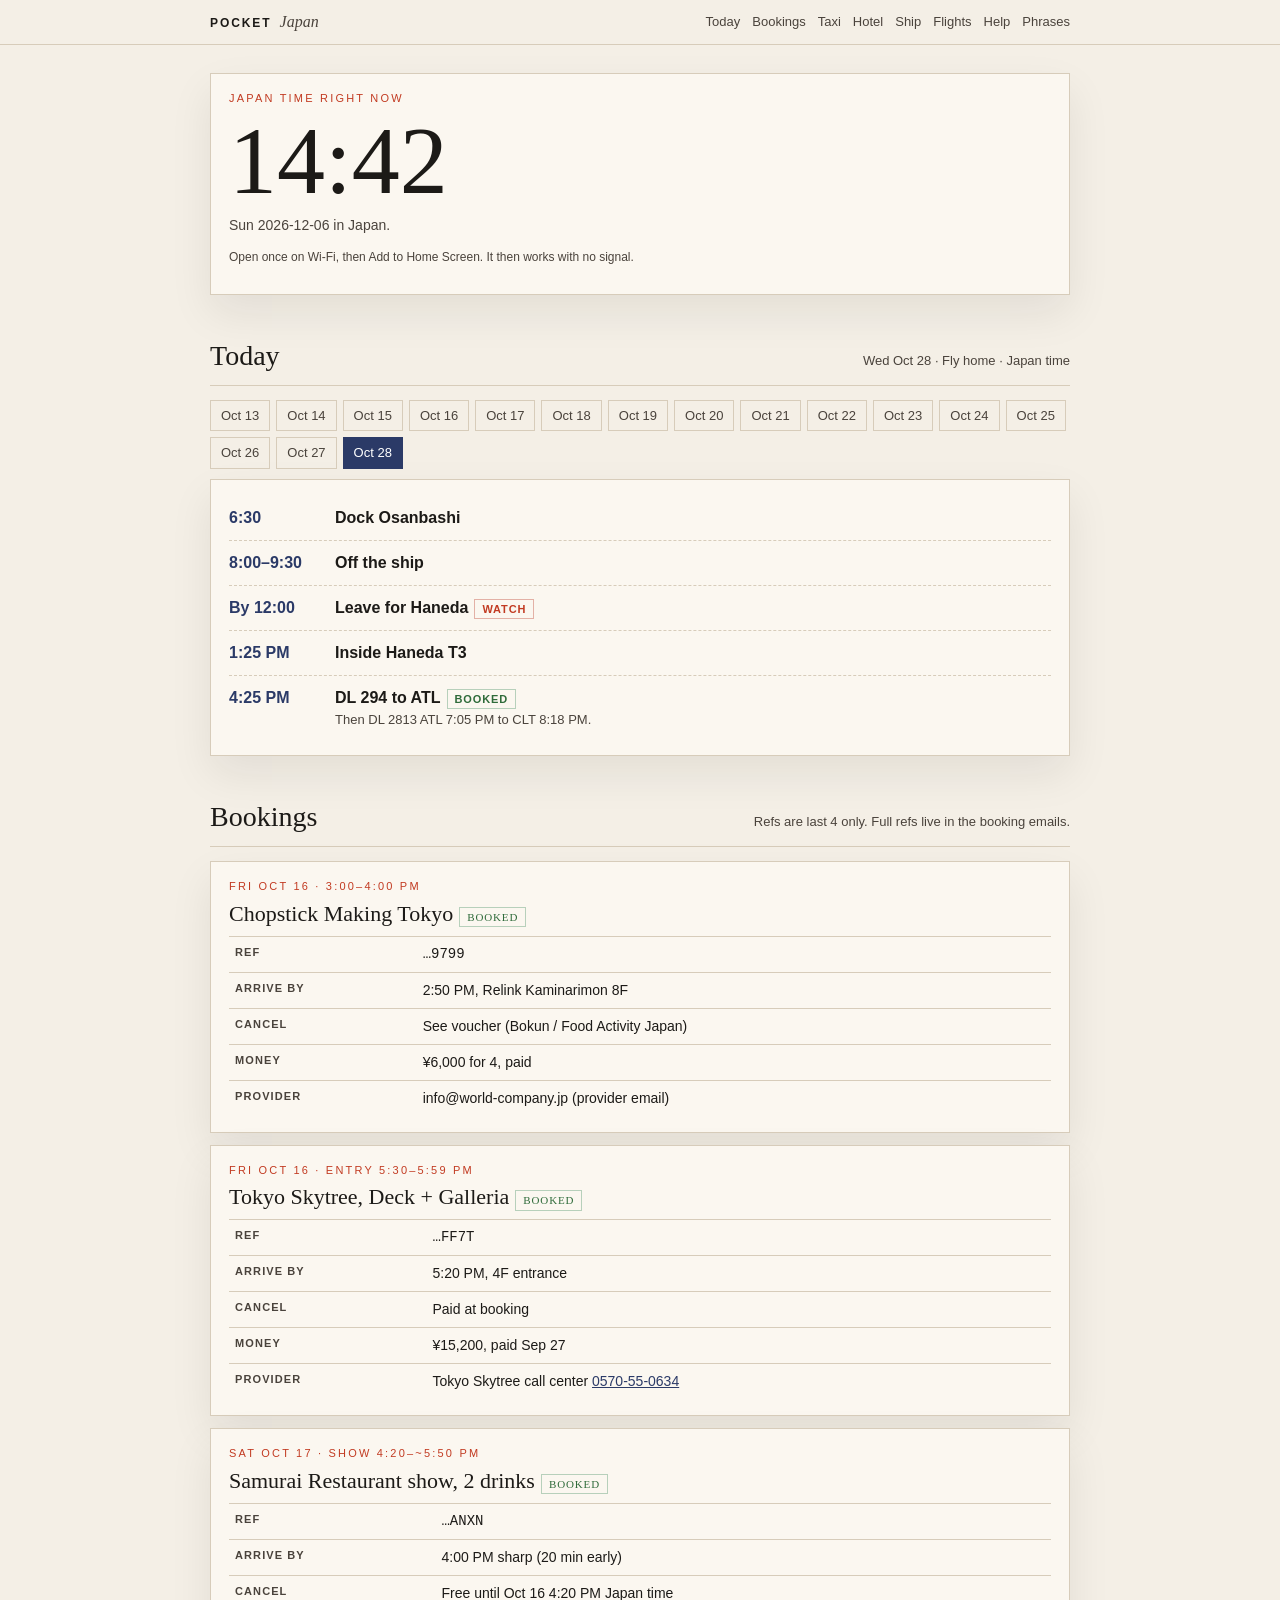
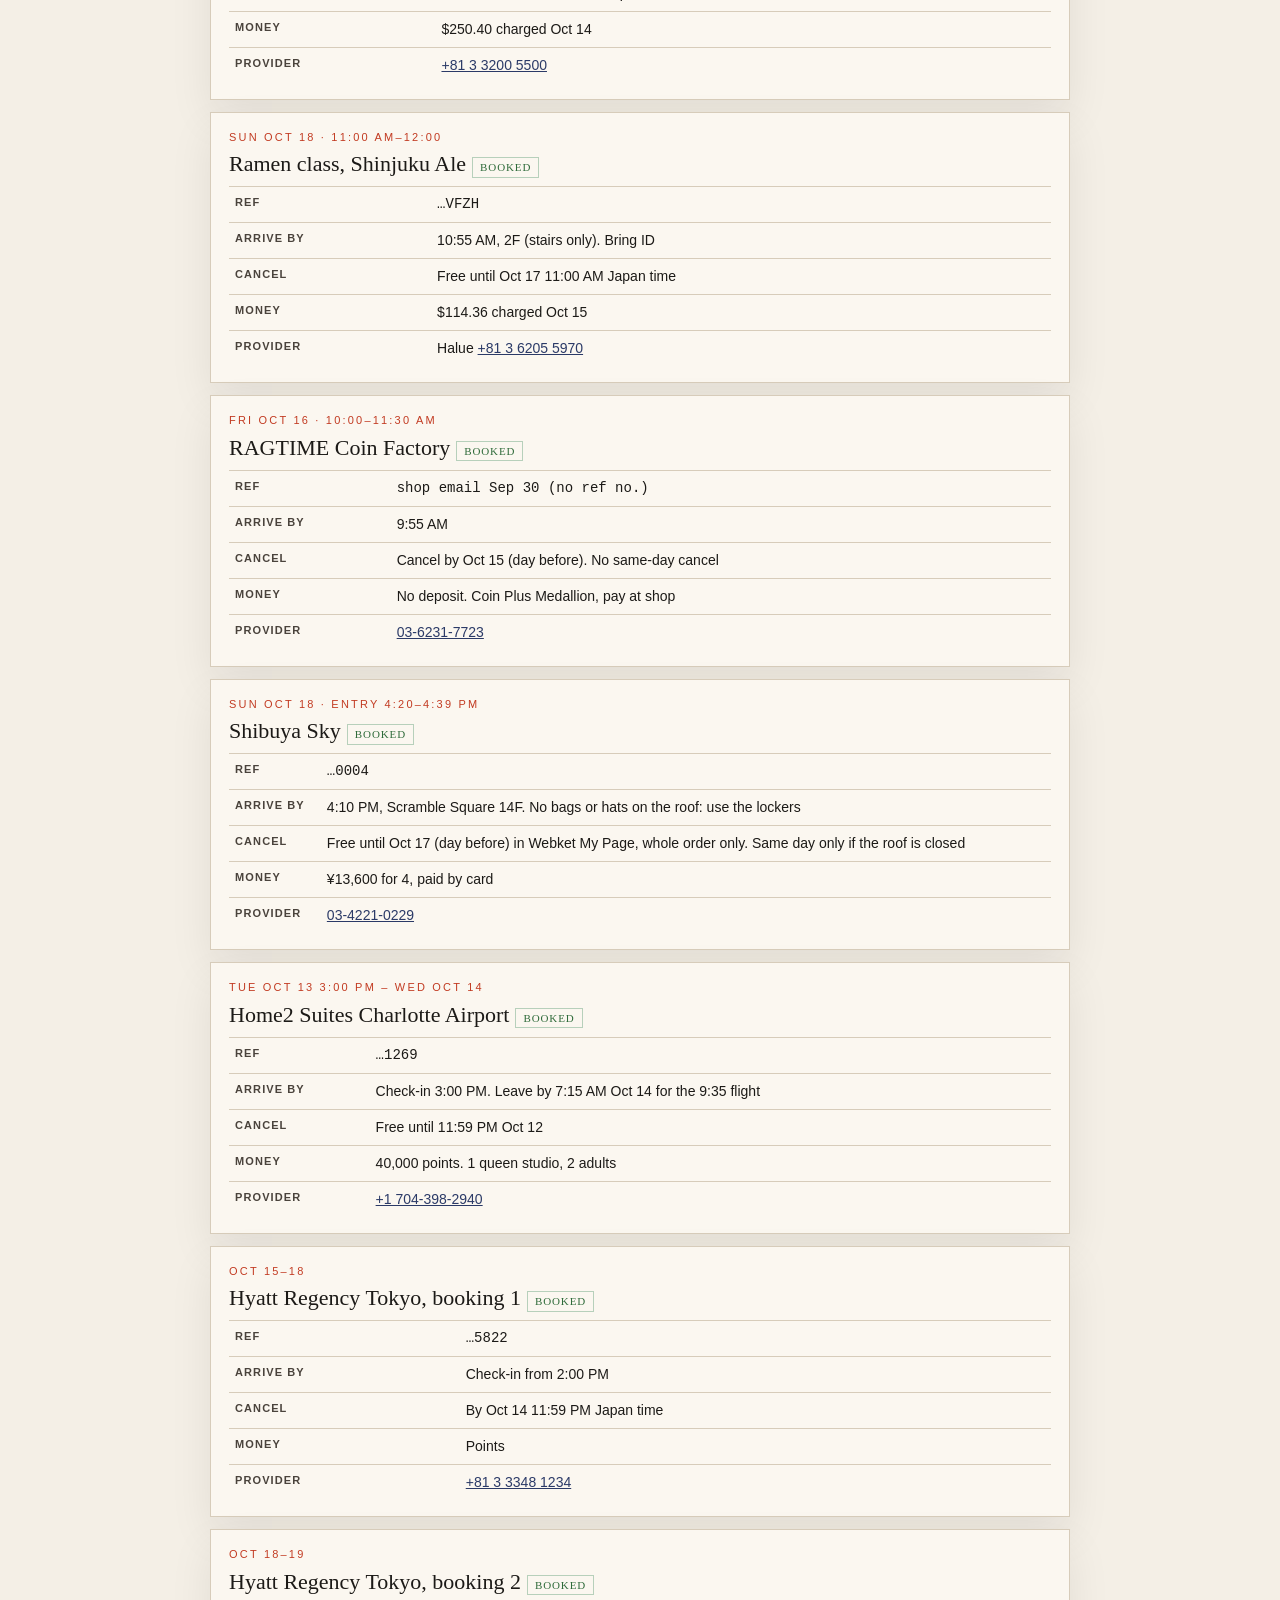
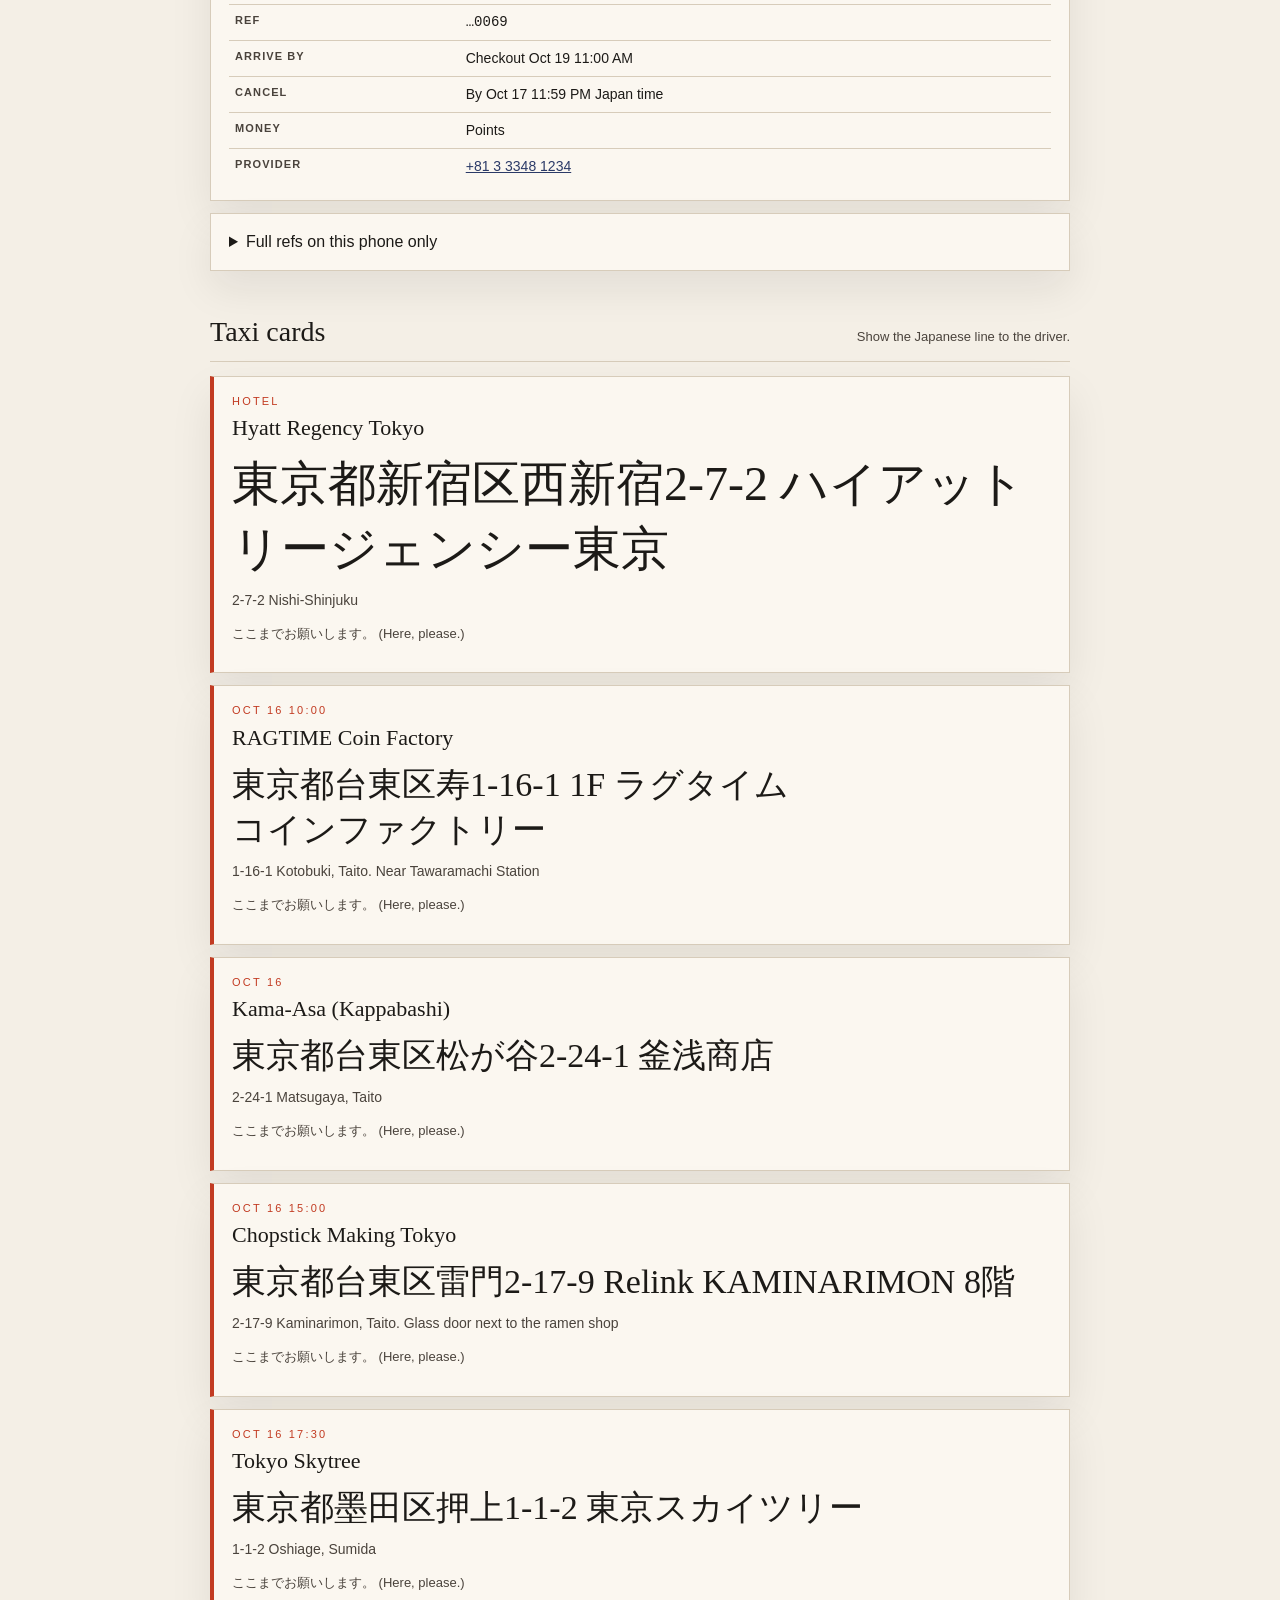
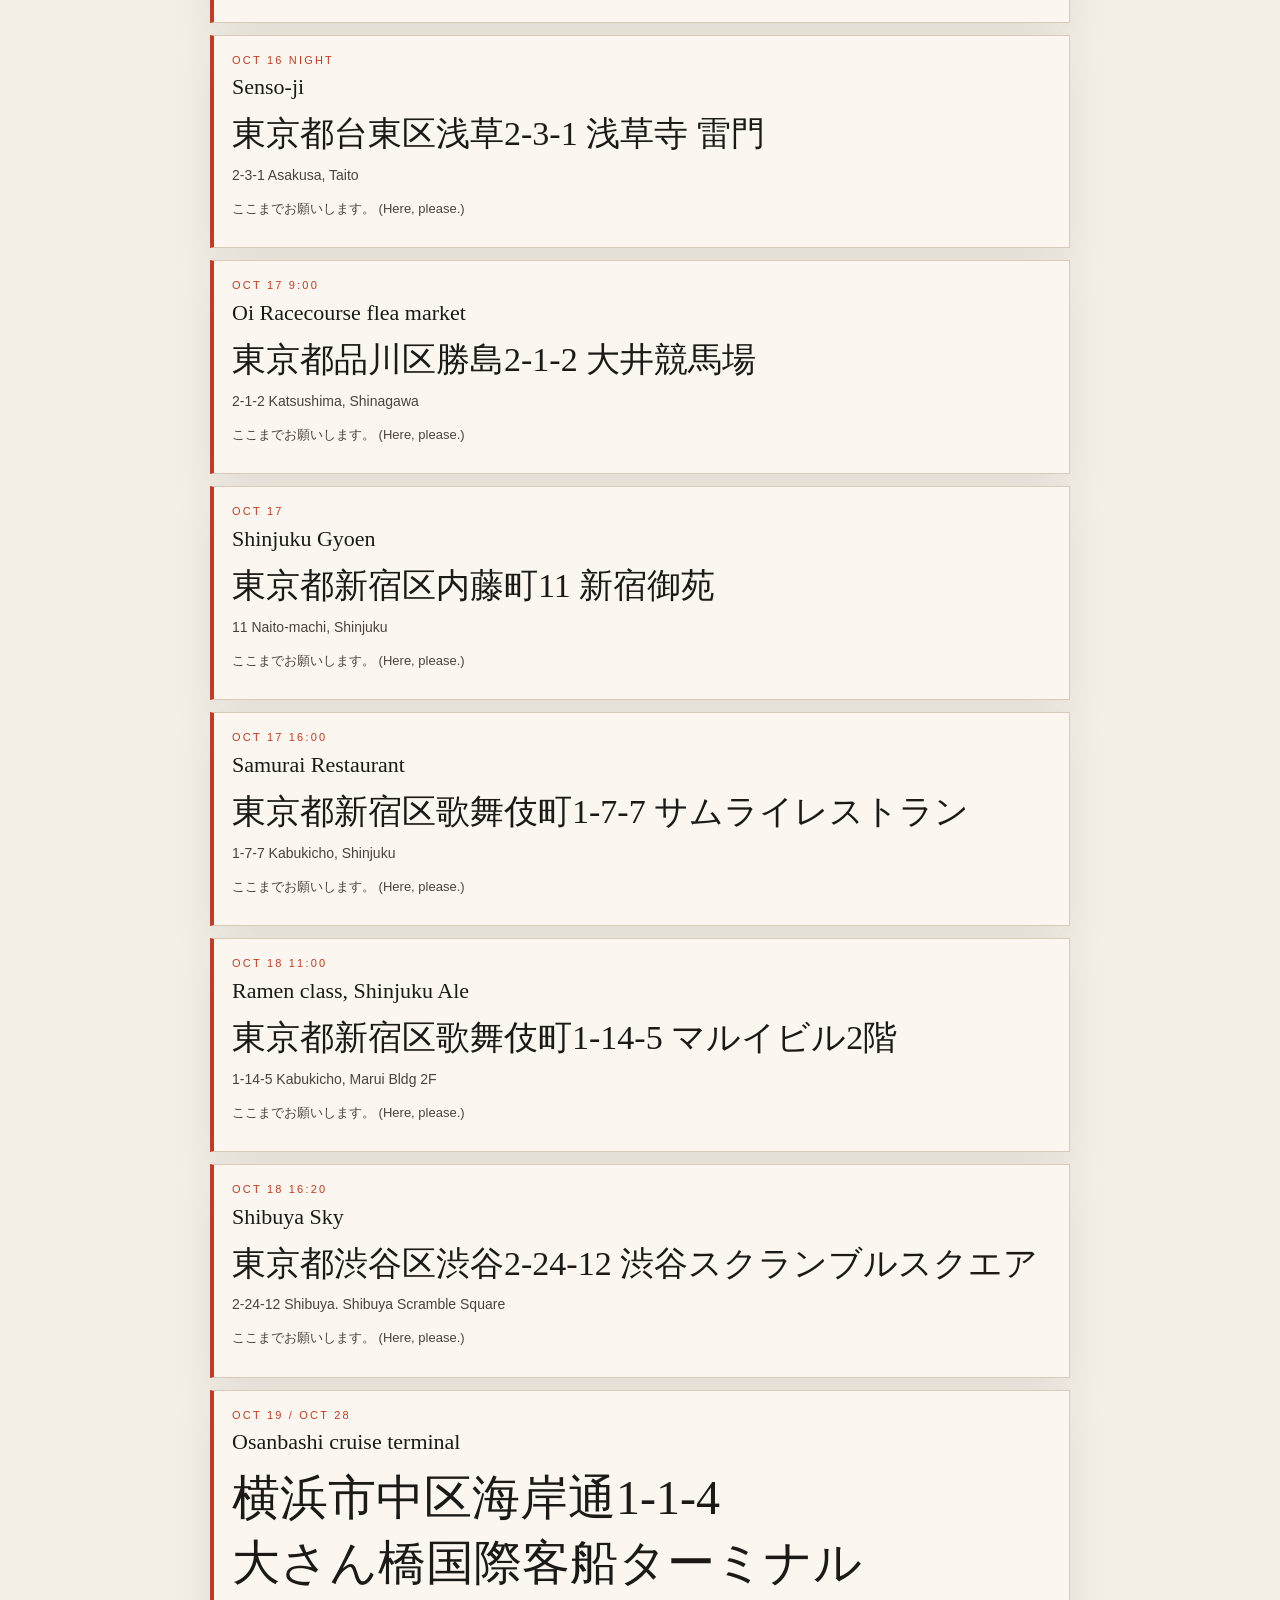
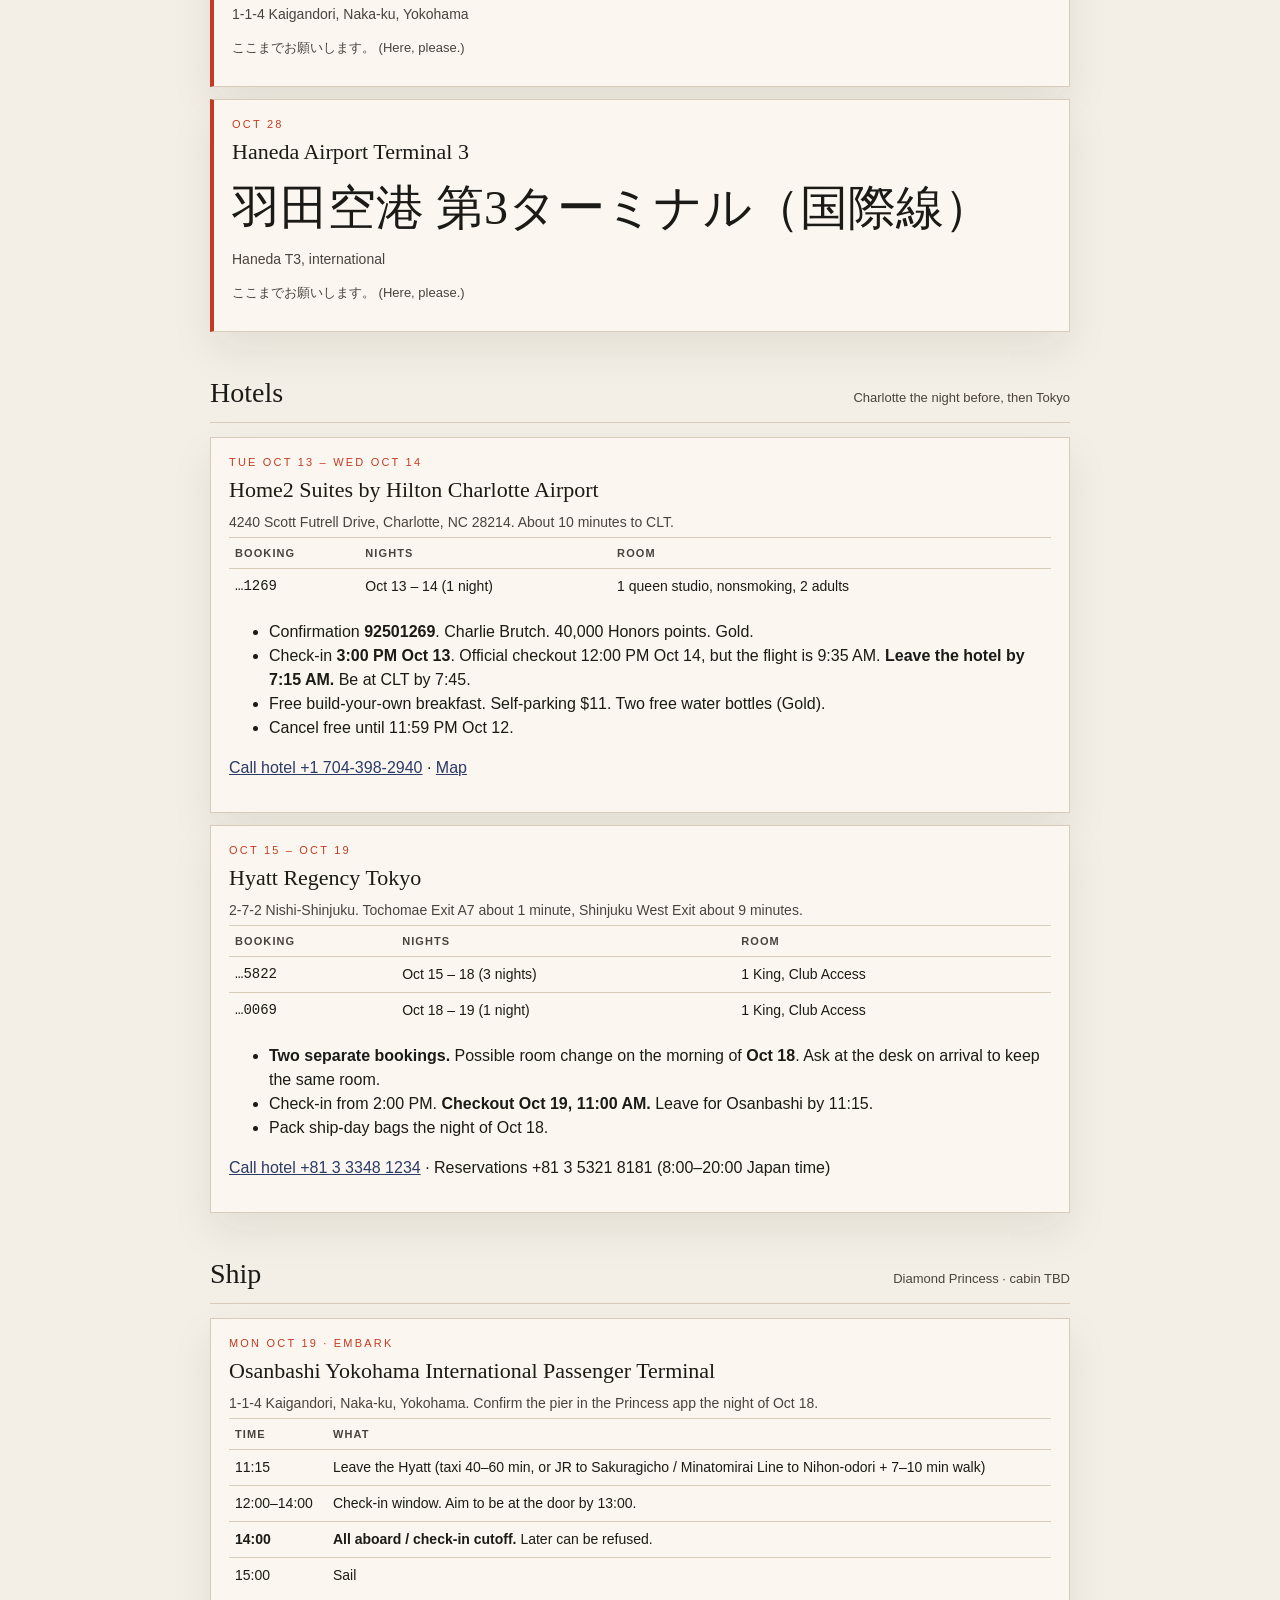
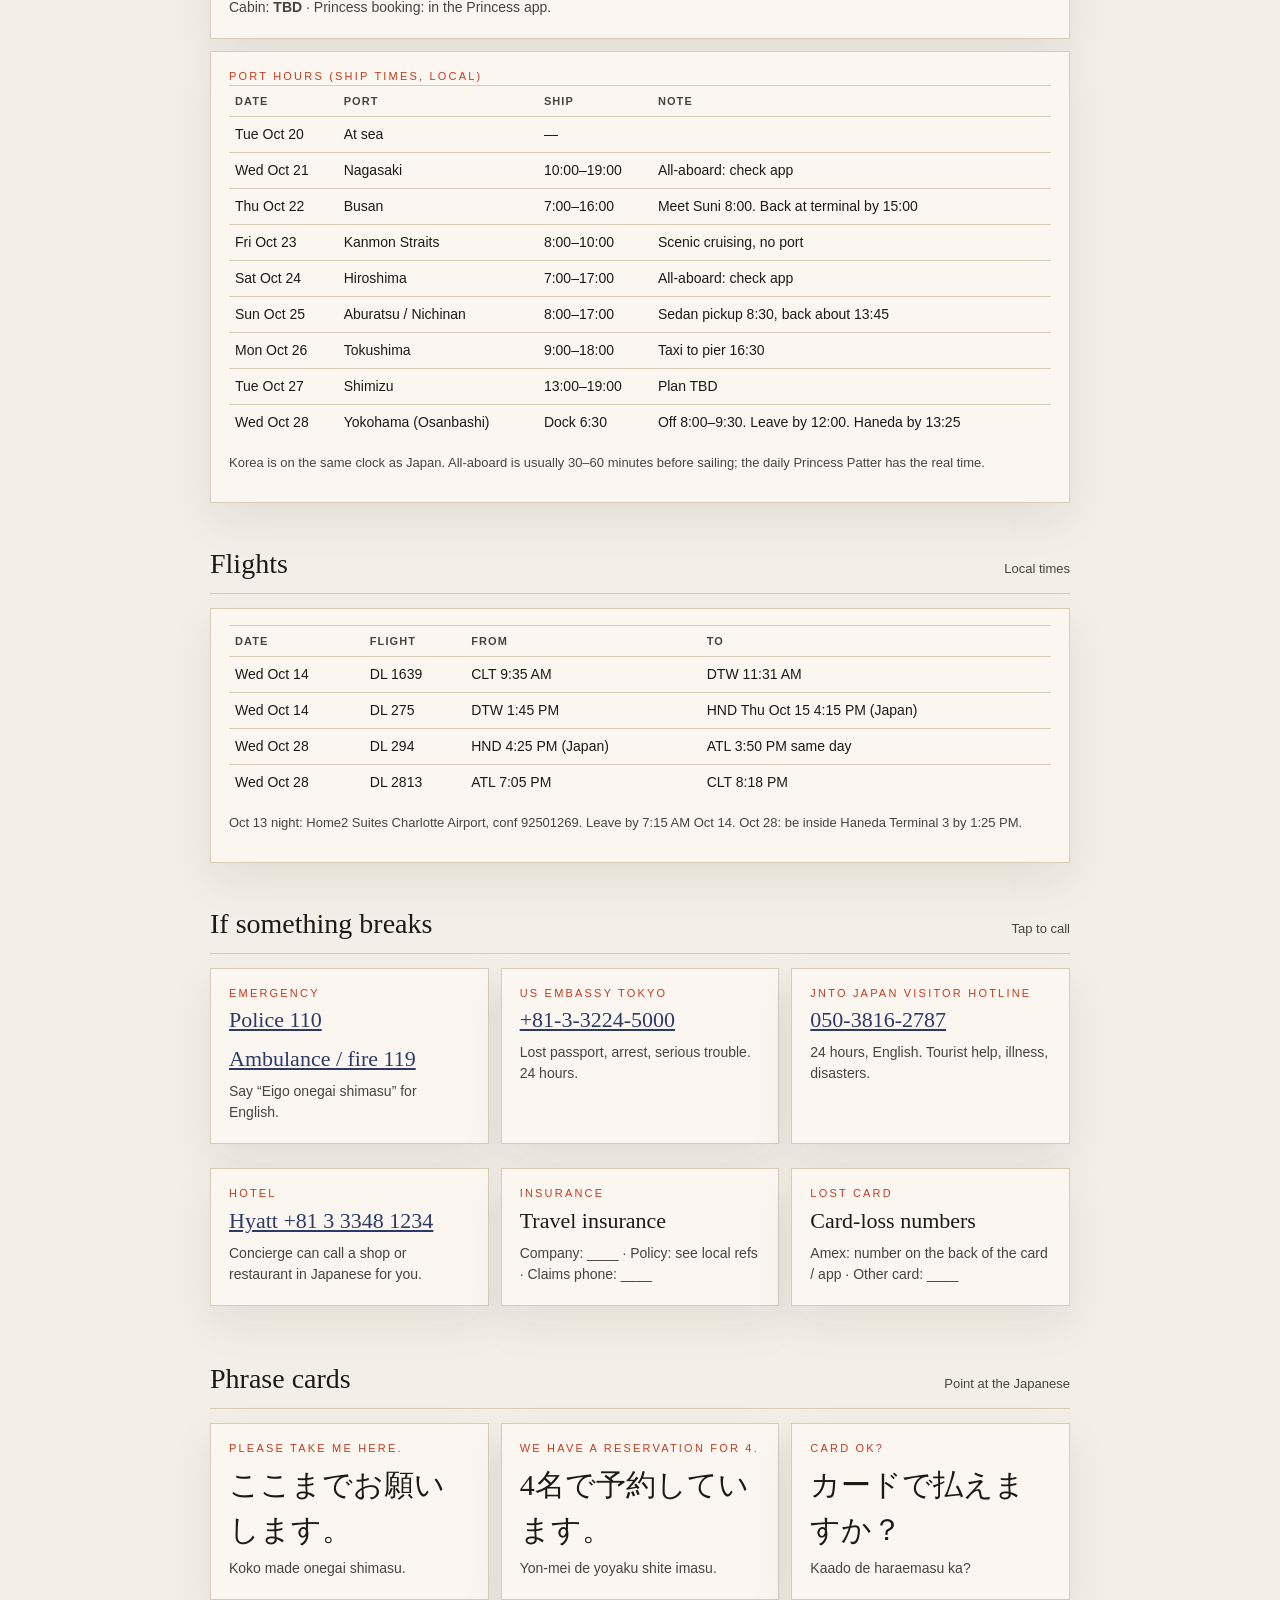
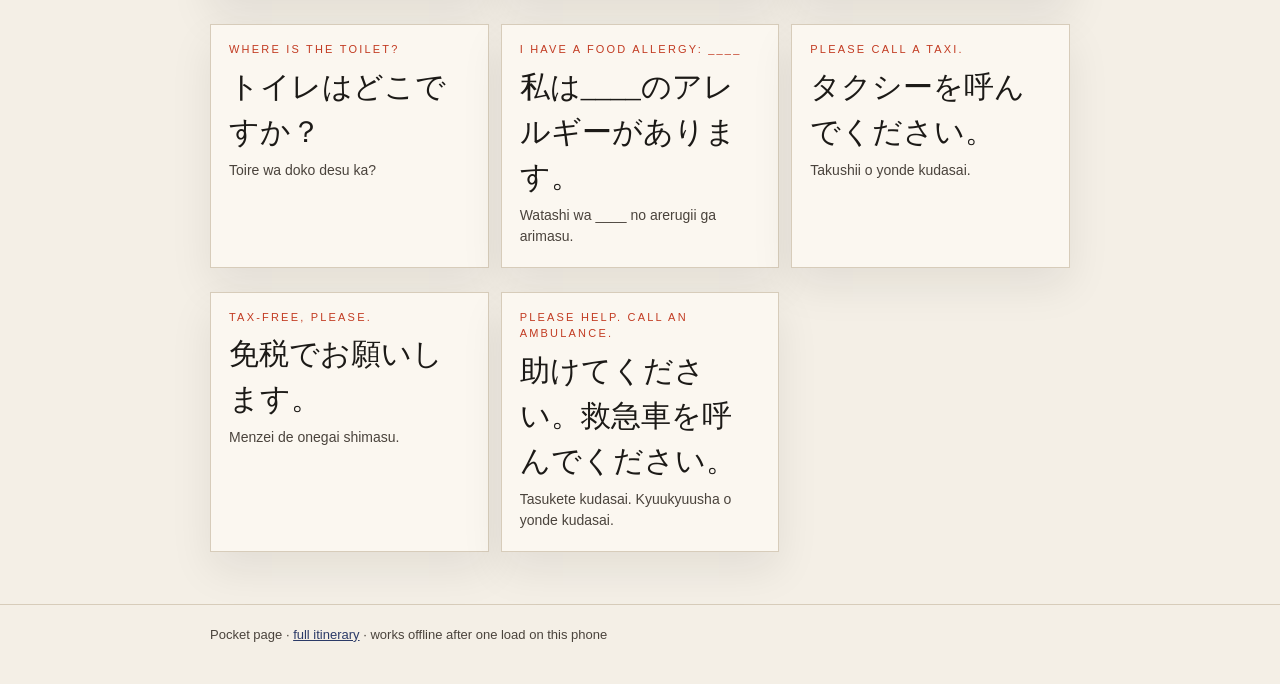
==== commit 36dcd87e: "Shibuya Sky booked (Oct 18 16:20, 4 tickets, lockers, free cancel until Oct 17); Oct 18 Hyatt checko" ====
--- a/pocket.html
+++ b/pocket.html
@@ -271,12 +271,14 @@
         ["7:30+", "Golden Gai, Omoide Yokocho", "", ""]
       ]},
       "2026-10-18": { label: "Sun Oct 18 \u00b7 Shinjuku / Shibuya", items: [
-        ["8:15", "Leave the Hyatt", "Possible room change today (second booking \u20260069).", ""],
+        ["8:15", "Leave the Hyatt", "Two bookings: 1st checks out 11:00 (you are at ramen), 2nd checks in 14:00. Ask the desk to link them and keep the room. If not, check out now and leave bags at the bell desk.", ""],
         ["9:20\u201310:35", "Godzilla Head, purikura", "", ""],
         ["11:00\u201312:00", "Ramen class, Shinjuku Ale", "Booked. 1-14-5 Kabukicho, Marui Bldg 2F, no elevator. Bring ID.", "ok"],
         ["12:05\u20132:10", "Don Quijote, Onitsuka Tiger, Bic Camera", "", ""],
-        ["2:40\u20134:15", "Shibuya loop", "", ""],
-        ["4:20\u20135:40", "Shibuya Sky", "Target 16:20, backup 16:40. Check it is booked.", "open"],
+        ["14:00", "Hyatt award night check-in opens (\u20260069)", "No need to go back. Collect bags / room tonight.", ""],
+        ["2:40\u20134:05", "Shibuya loop", "", ""],
+        ["4:10", "Shibuya Sky: ARRIVE", "Scramble Square 14F ticket gate. QR tickets in the Webket email / My Page.", ""],
+        ["4:20\u20135:40", "Shibuya Sky", "Booked, 4 adults. Entry 16:20\u201316:39. No bags or hats on the roof (Sky Stage): use the lockers. Sunset about 5:03.", "ok"],
         ["6:00+", "Dinner, pick one", "", ""],
         ["Tonight", "Pack ship-day bags. Confirm the pier in the Princess app.", "", ""]
       ]},
@@ -350,7 +352,7 @@
       { id: "samurai", when: "Sat Oct 17 \u00b7 show 4:20\u2013~5:50 PM", name: "Samurai Restaurant show, 2 drinks", status: "ok", ref: "\u2026ANXN", arrive: "4:00 PM sharp (20 min early)", cancel: "Free until Oct 16 4:20 PM Japan time", paid: "$250.40 charged Oct 14", phone: "+81 3 3200 5500" },
       { id: "ramen", when: "Sun Oct 18 \u00b7 11:00 AM\u201312:00", name: "Ramen class, Shinjuku Ale", status: "ok", ref: "\u2026VFZH", arrive: "10:55 AM, 2F (stairs only). Bring ID", cancel: "Free until Oct 17 11:00 AM Japan time", paid: "$114.36 charged Oct 15", phone: "Halue +81 3 6205 5970" },
       { id: "ragtime", when: "Fri Oct 16 \u00b7 10:00\u201311:30 AM", name: "RAGTIME Coin Factory", status: "ok", ref: "shop email Sep 30 (no ref no.)", arrive: "9:55 AM", cancel: "Cancel by Oct 15 (day before). No same-day cancel", paid: "No deposit. Coin Plus Medallion, pay at shop", phone: "03-6231-7723" },
-      { id: "shibuya", when: "Sun Oct 18 \u00b7 target 4:20 PM (backup 4:40)", name: "Shibuya Sky", status: "open", ref: "not booked", arrive: "10 min before slot. No bags or hats on the roof", cancel: "Free until the day before", paid: "Sale opens Oct 4 00:00 Japan time = Oct 3 11:00 AM Eastern", phone: "03-4221-0229" },
+      { id: "shibuya", when: "Sun Oct 18 \u00b7 entry 4:20\u20134:39 PM", name: "Shibuya Sky", status: "ok", ref: "\u20260004", arrive: "4:10 PM, Scramble Square 14F. No bags or hats on the roof: use the lockers", cancel: "Free until Oct 17 (day before) in Webket My Page, whole order only. Same day only if the roof is closed", paid: "\u00a513,600 for 4, paid by card", phone: "03-4221-0229" },
       { id: "home2", when: "Tue Oct 13 3:00 PM \u2013 Wed Oct 14", name: "Home2 Suites Charlotte Airport", status: "ok", ref: "\u20261269", arrive: "Check-in 3:00 PM. Leave by 7:15 AM Oct 14 for the 9:35 flight", cancel: "Free until 11:59 PM Oct 12", paid: "40,000 points. 1 queen studio, 2 adults", phone: "+1 704-398-2940" },
       { id: "hyatt1", when: "Oct 15\u201318", name: "Hyatt Regency Tokyo, booking 1", status: "ok", ref: "\u20265822", arrive: "Check-in from 2:00 PM", cancel: "By Oct 14 11:59 PM Japan time", paid: "Points", phone: "+81 3 3348 1234" },
       { id: "hyatt2", when: "Oct 18\u201319", name: "Hyatt Regency Tokyo, booking 2", status: "ok", ref: "\u20260069", arrive: "Checkout Oct 19 11:00 AM", cancel: "By Oct 17 11:59 PM Japan time", paid: "Points", phone: "+81 3 3348 1234" }
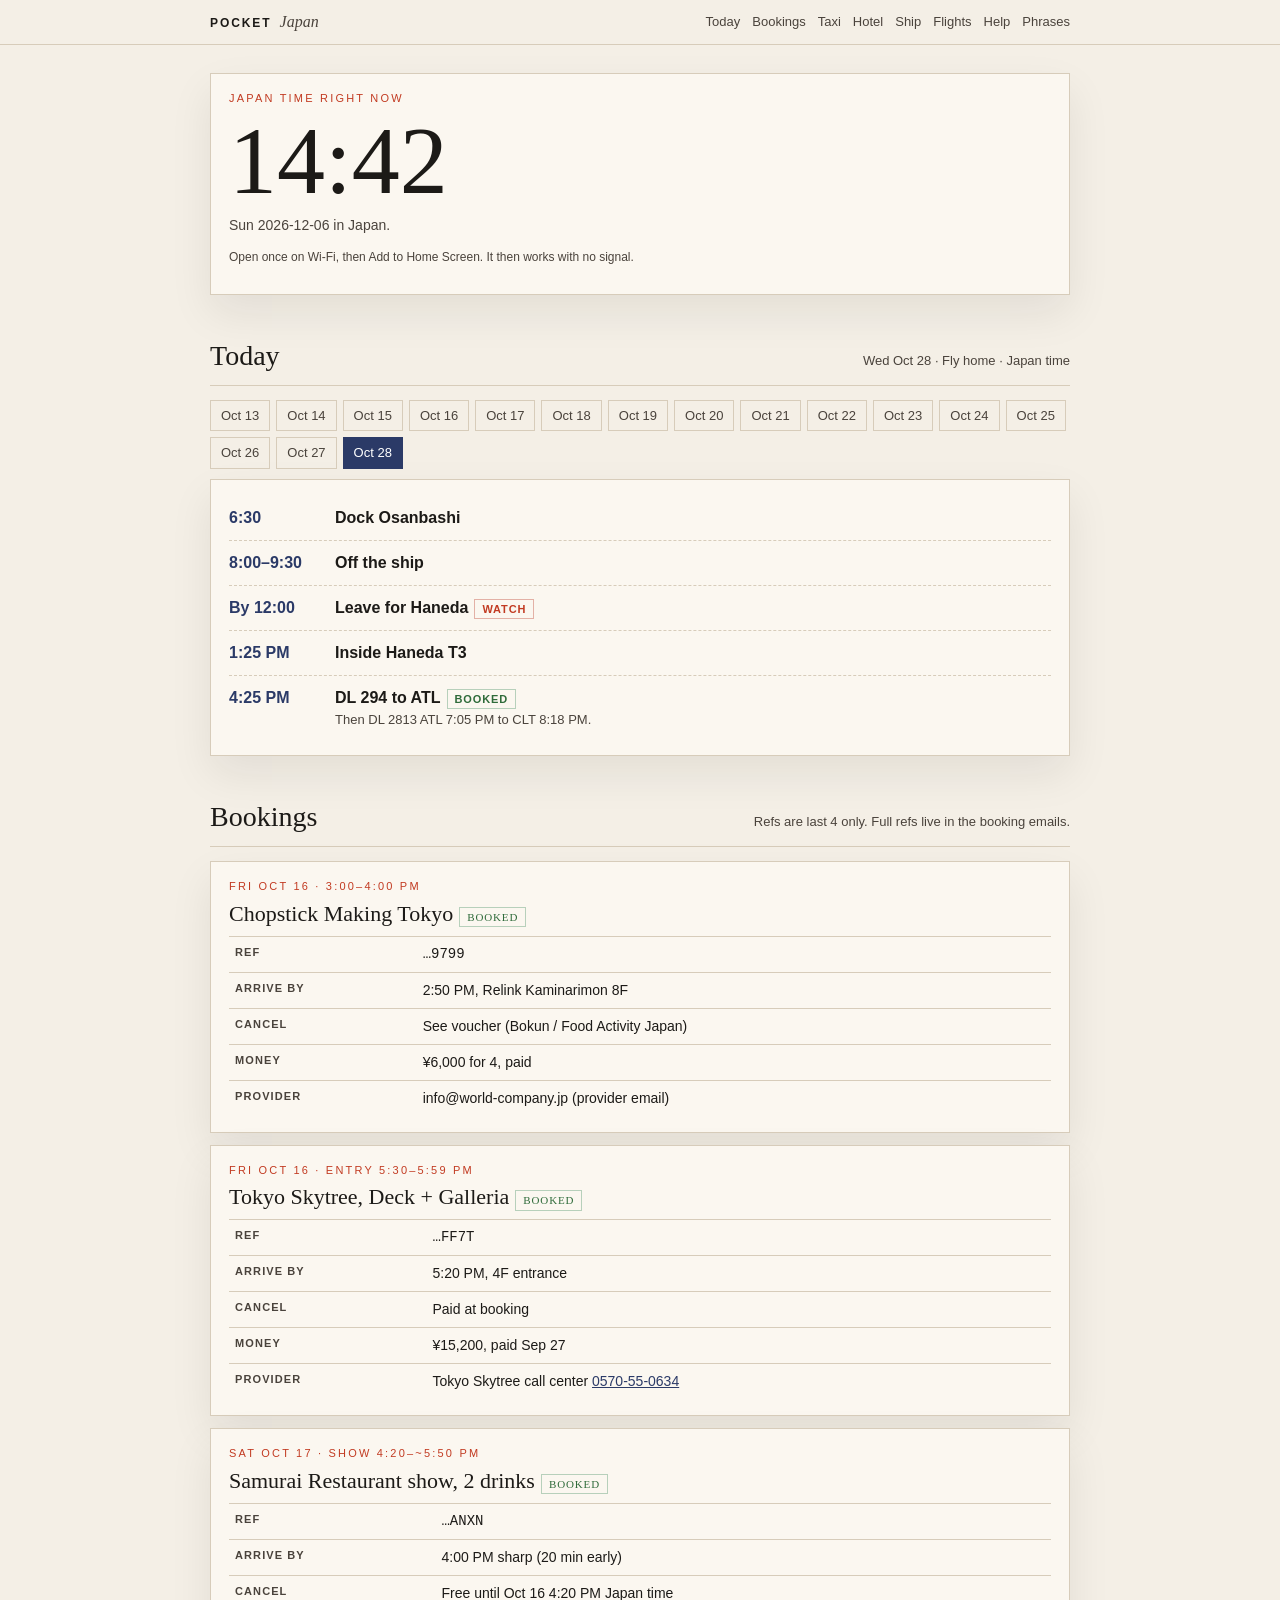
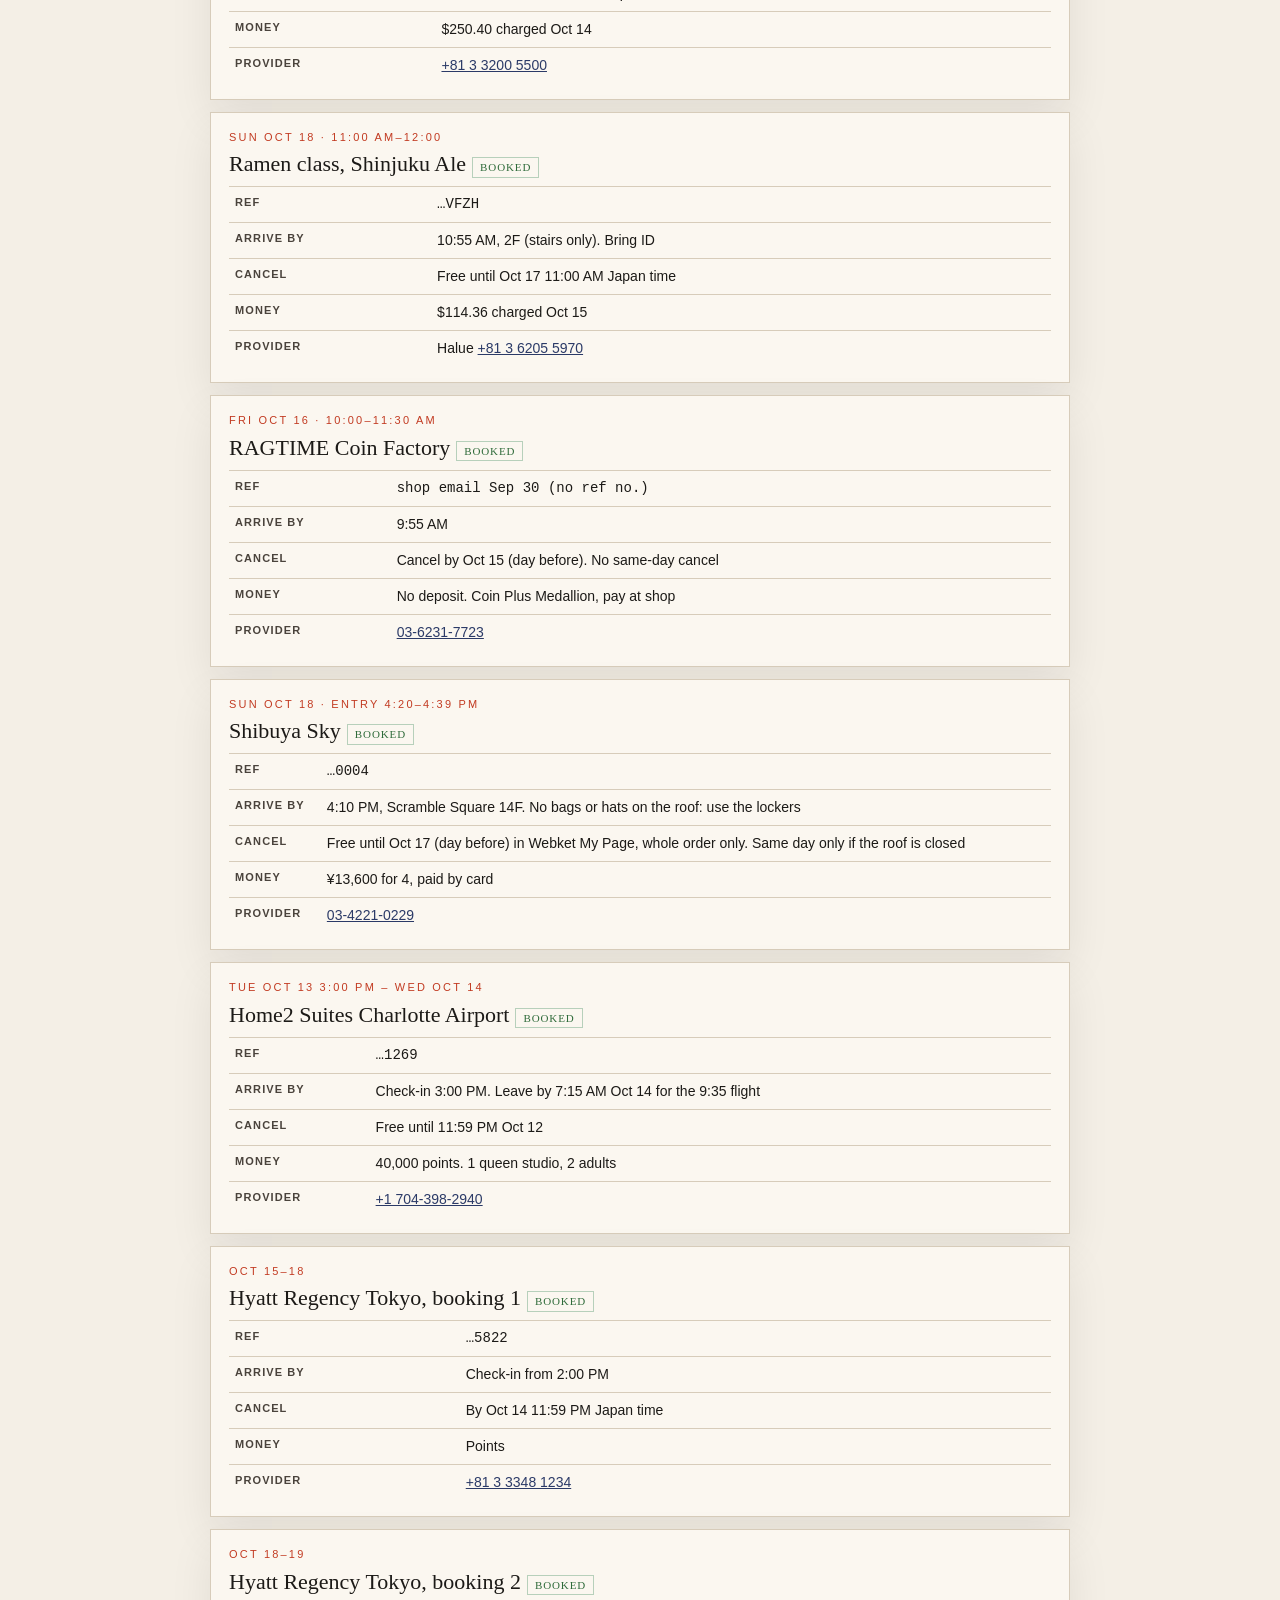
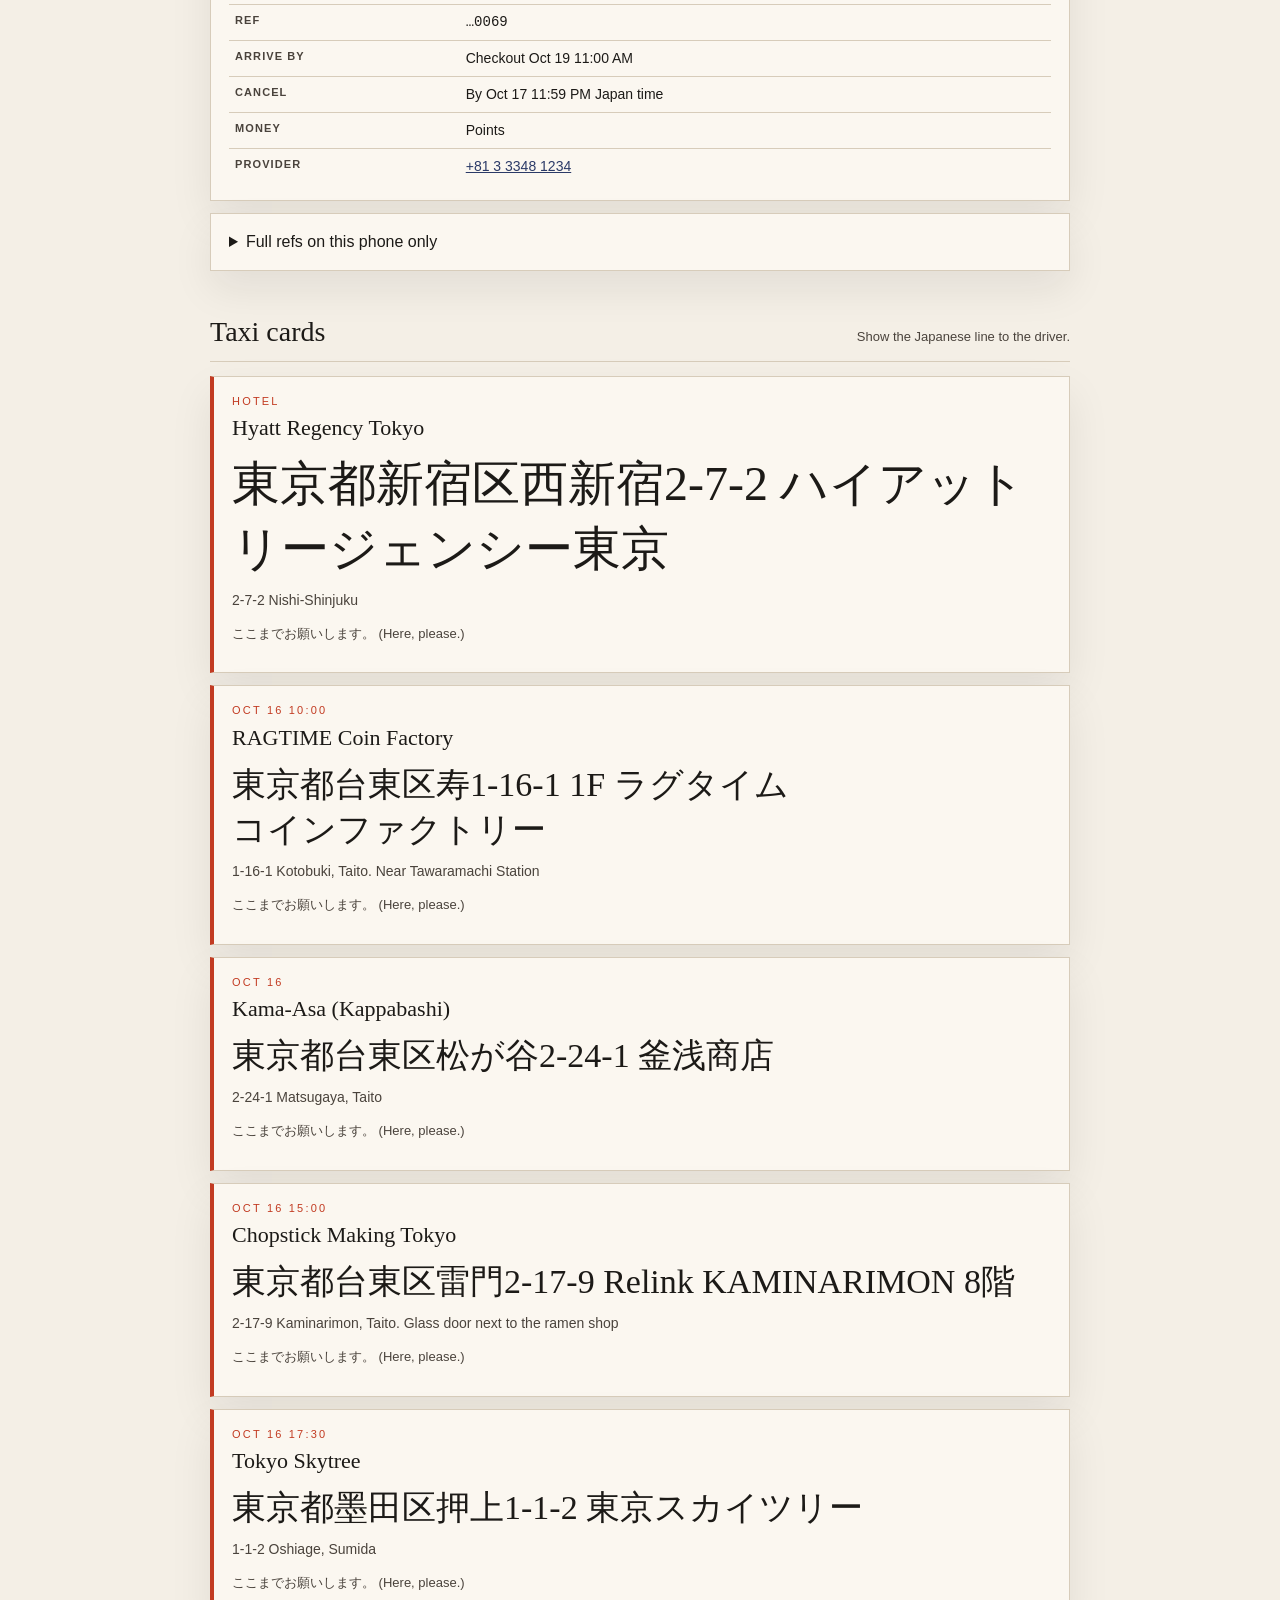
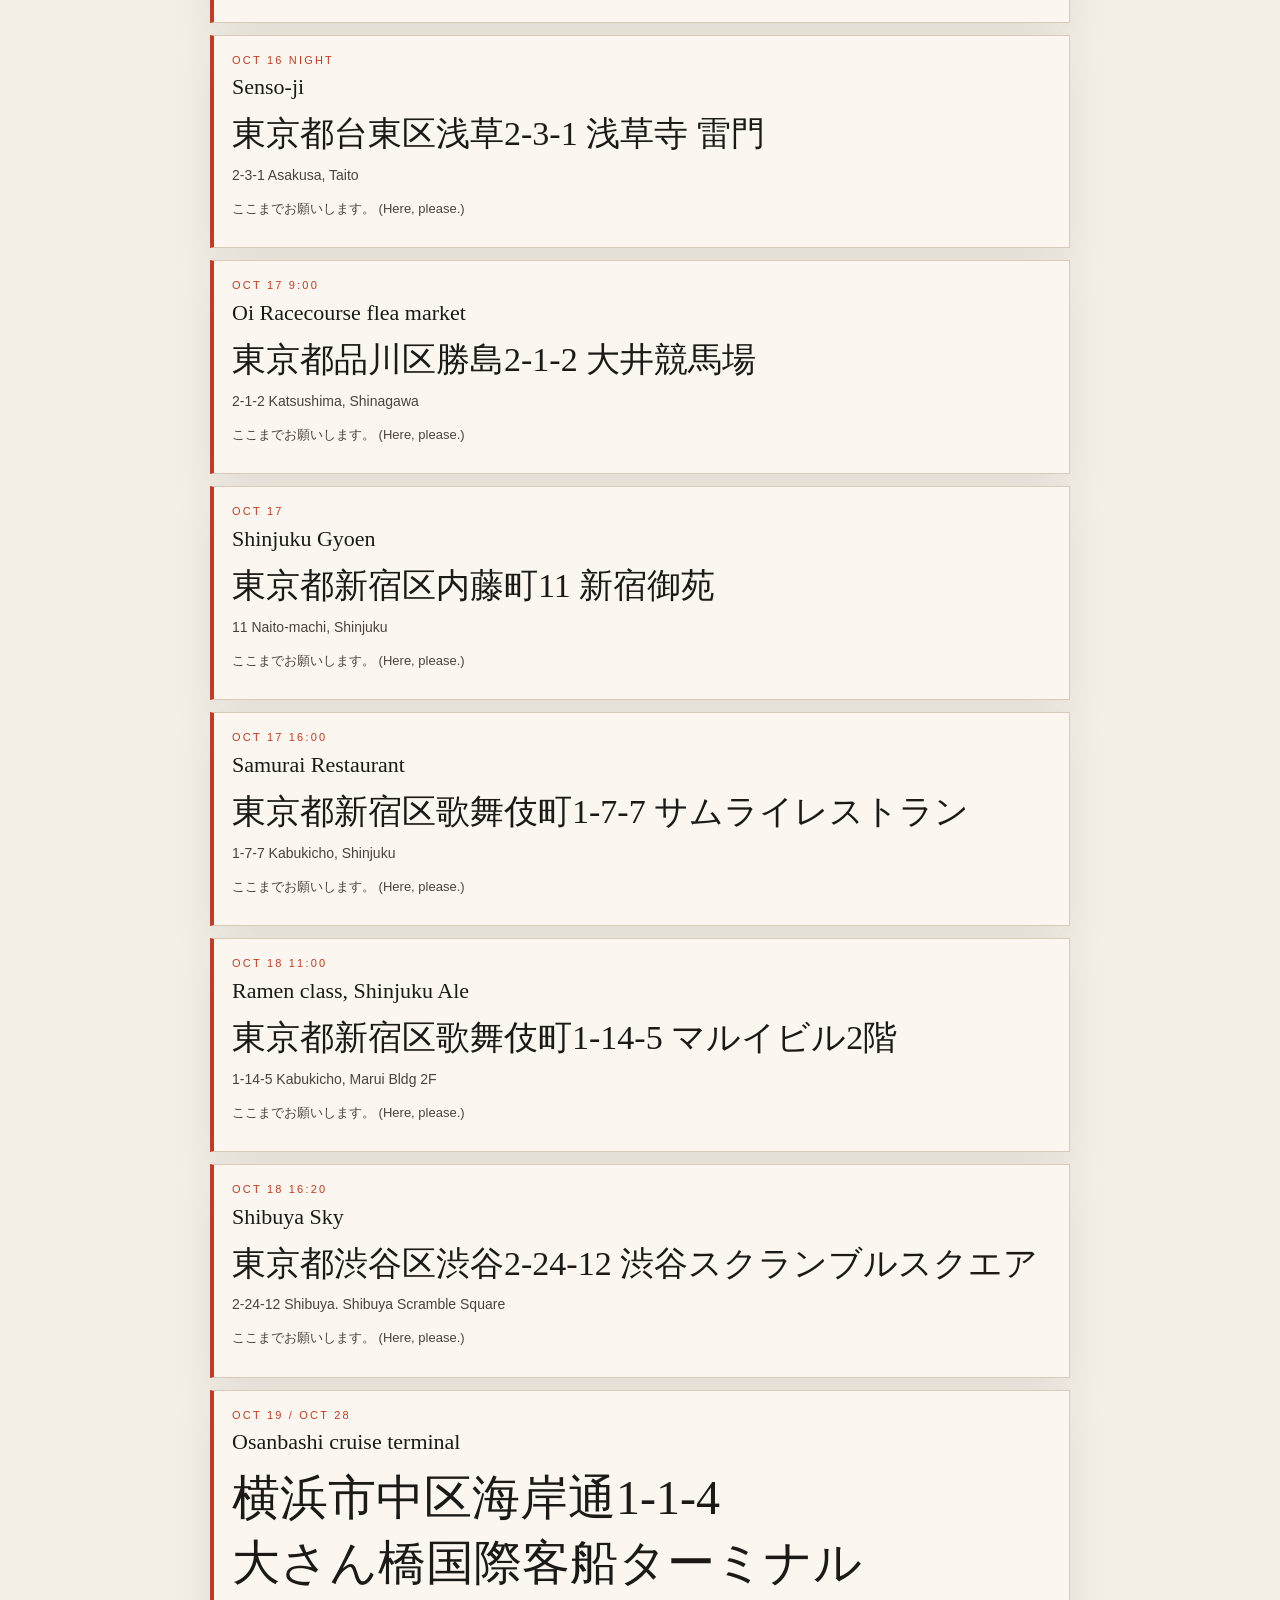
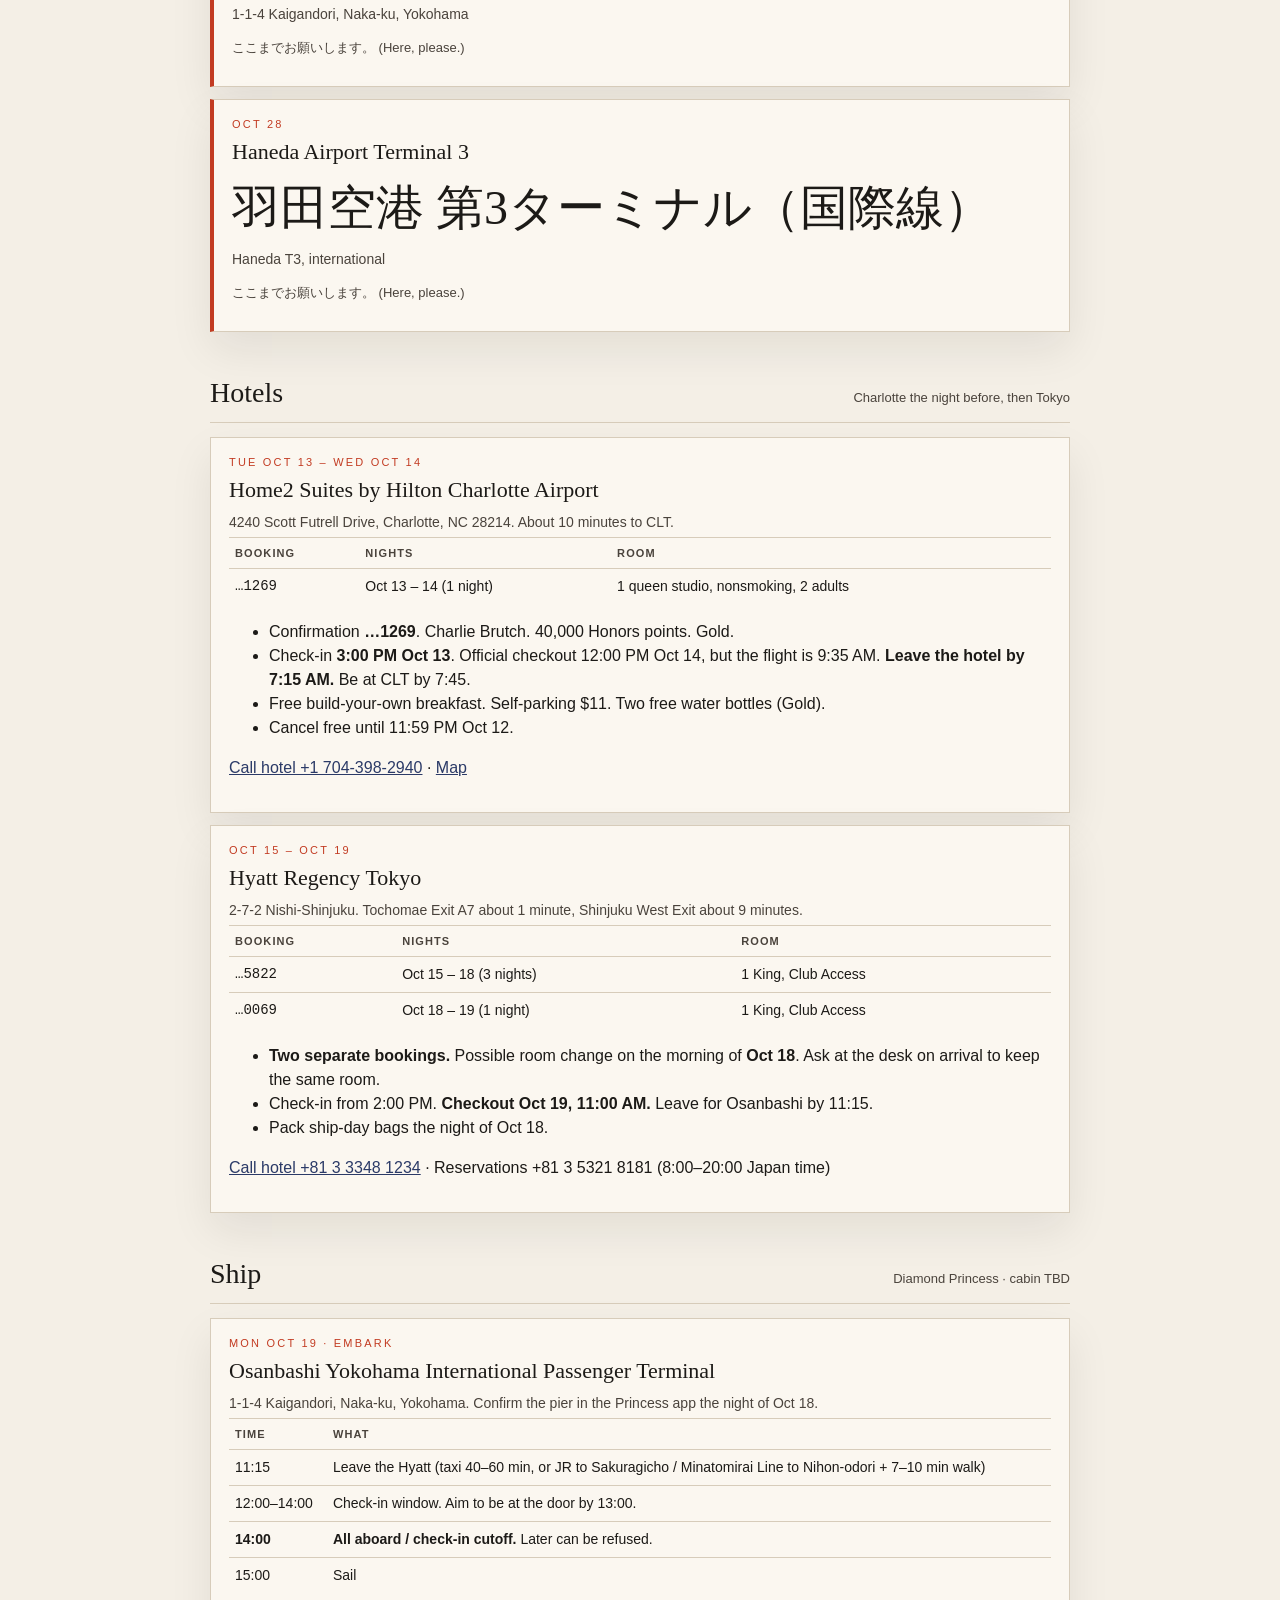
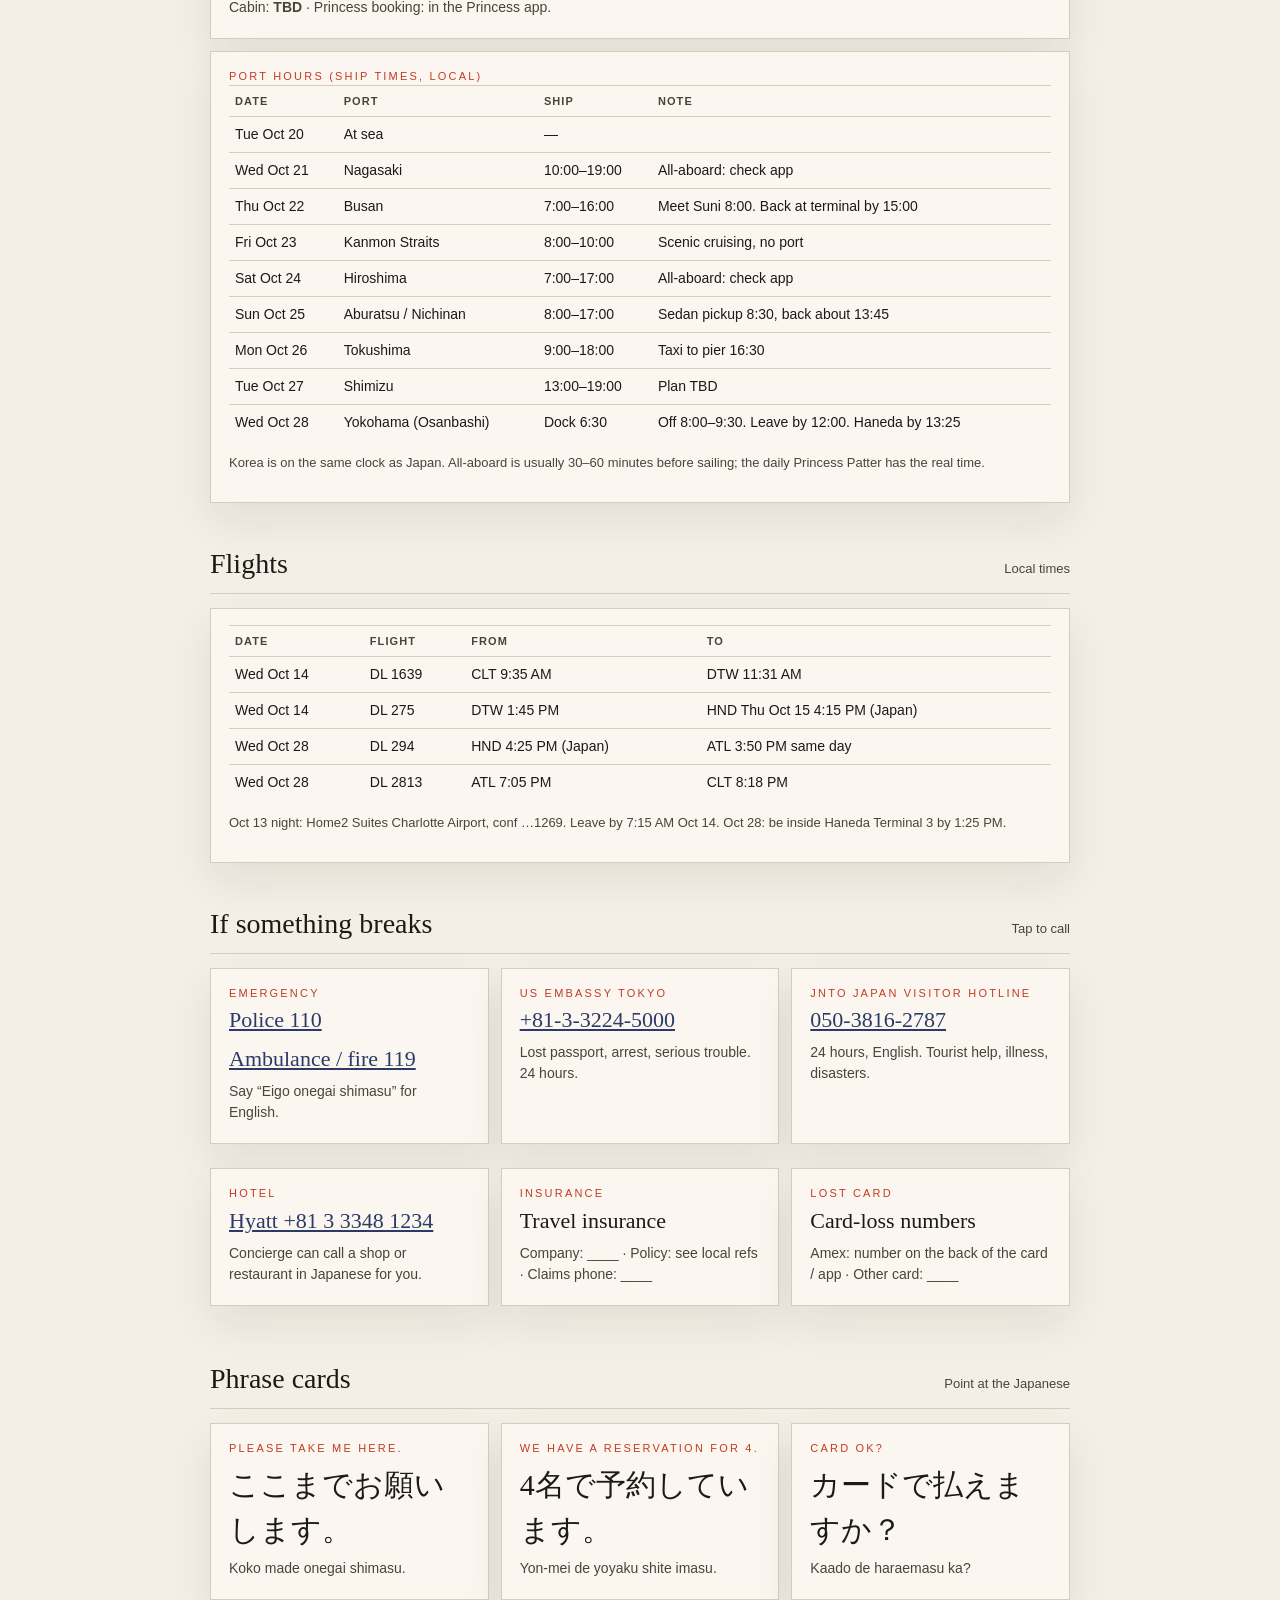
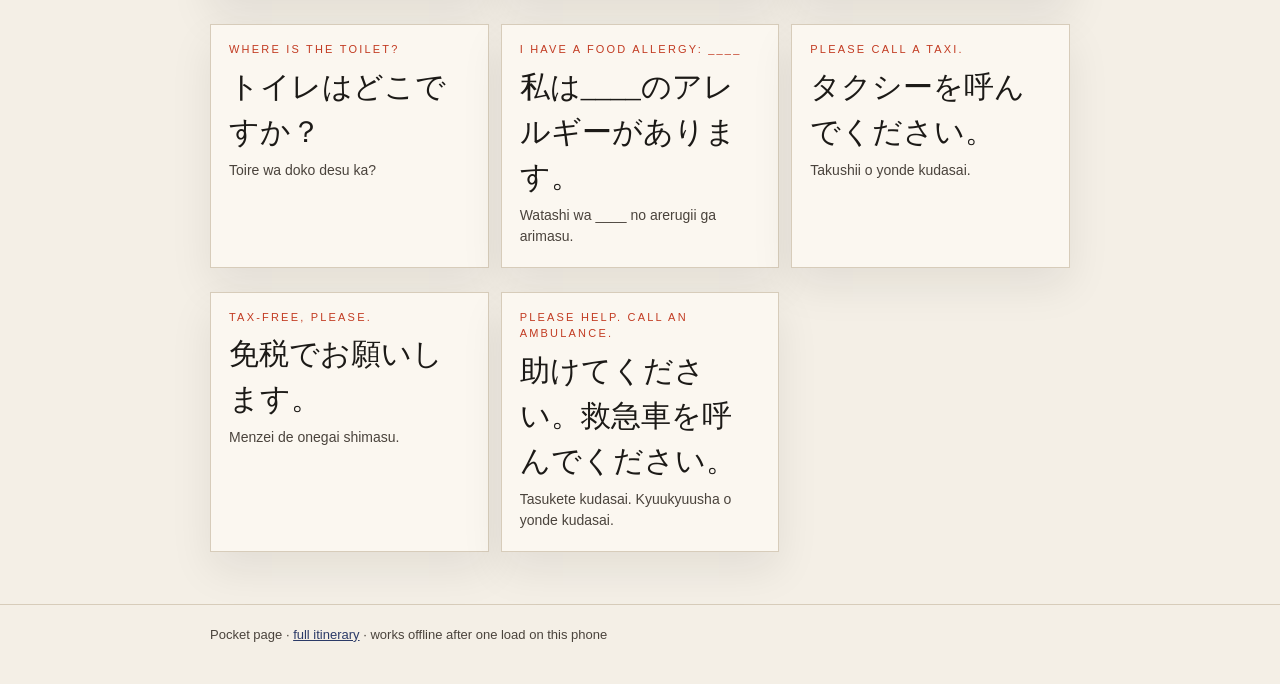
==== commit 32f65513: "Mask Home2 conf to last 4" ====
--- a/pocket.html
+++ b/pocket.html
@@ -134,7 +134,7 @@
           <tr><td class="ref">&hellip;1269</td><td>Oct 13 &ndash; 14 (1 night)</td><td>1 queen studio, nonsmoking, 2 adults</td></tr>
         </table>
         <ul>
-          <li>Confirmation <b>92501269</b>. Charlie Brutch. 40,000 Honors points. Gold.</li>
+          <li>Confirmation <b>…1269</b>. Charlie Brutch. 40,000 Honors points. Gold.</li>
           <li>Check-in <b>3:00 PM Oct 13</b>. Official checkout 12:00 PM Oct 14, but the flight is 9:35 AM. <b>Leave the hotel by 7:15 AM.</b> Be at CLT by 7:45.</li>
           <li>Free build-your-own breakfast. Self-parking $11. Two free water bottles (Gold).</li>
           <li>Cancel free until 11:59 PM Oct 12.</li>
@@ -202,7 +202,7 @@
           <tr><td>Wed Oct 28</td><td>DL 294</td><td>HND 4:25 PM (Japan)</td><td>ATL 3:50 PM same day</td></tr>
           <tr><td>Wed Oct 28</td><td>DL 2813</td><td>ATL 7:05 PM</td><td>CLT 8:18 PM</td></tr>
         </table>
-        <p class="note">Oct 13 night: Home2 Suites Charlotte Airport, conf 92501269. Leave by 7:15 AM Oct 14. Oct 28: be inside Haneda Terminal 3 by 1:25 PM.</p>
+        <p class="note">Oct 13 night: Home2 Suites Charlotte Airport, conf …1269. Leave by 7:15 AM Oct 14. Oct 28: be inside Haneda Terminal 3 by 1:25 PM.</p>
       </div>
     </section>
 
@@ -233,7 +233,7 @@
     /* ---------- Timed items by date (Japan time) ---------- */
     var DAYS = {
       "2026-10-13": { label: "Tue Oct 13 \u00b7 Charlotte hotel", items: [
-        ["3:00 PM", "Check in, Home2 Suites Charlotte Airport", "4240 Scott Futrell Dr. Conf 92501269. 1 queen studio. Parking $11.", "ok"],
+        ["3:00 PM", "Check in, Home2 Suites Charlotte Airport", "4240 Scott Futrell Dr. Conf …1269. 1 queen studio. Parking $11.", "ok"],
         ["Evening", "Easy night. Pack for a 7:15 AM leave.", "Breakfast is included if you want it before the airport.", ""]
       ]},
       "2026-10-14": { label: "Wed Oct 14 \u00b7 Fly", items: [
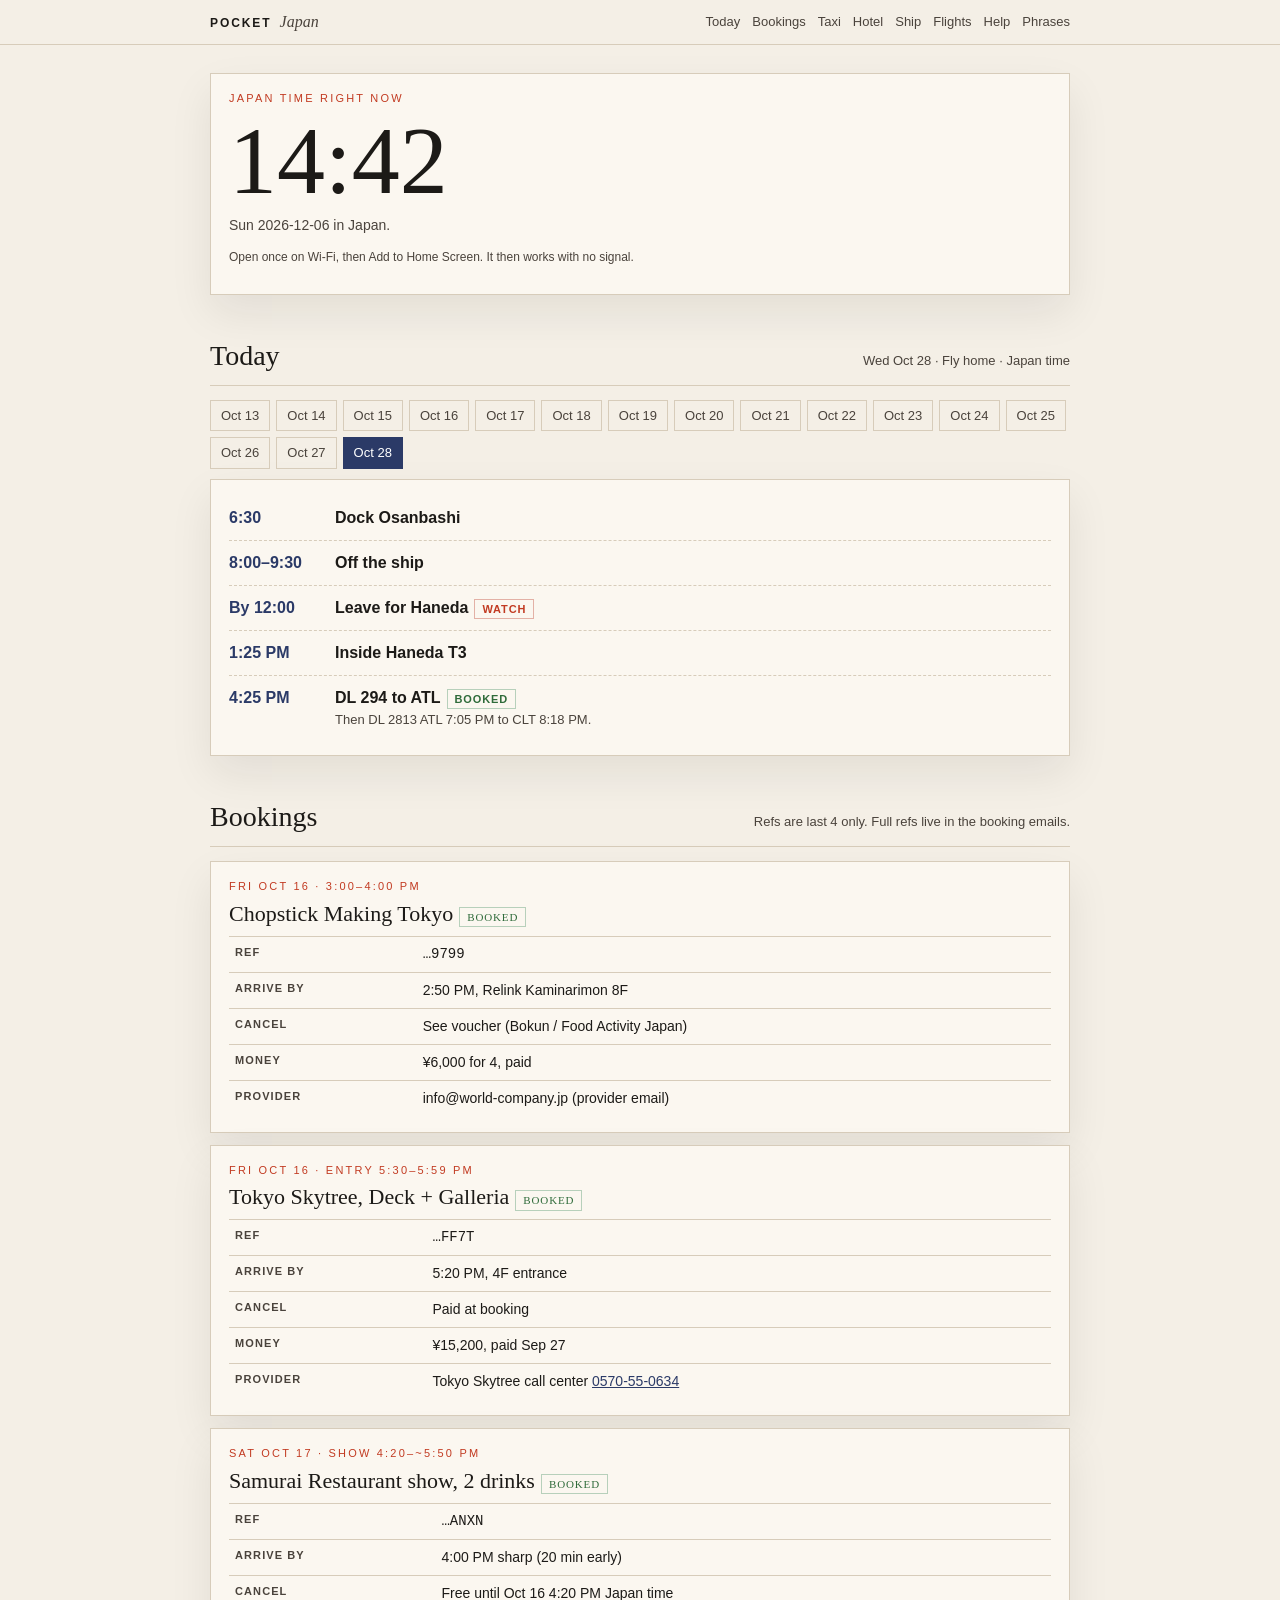
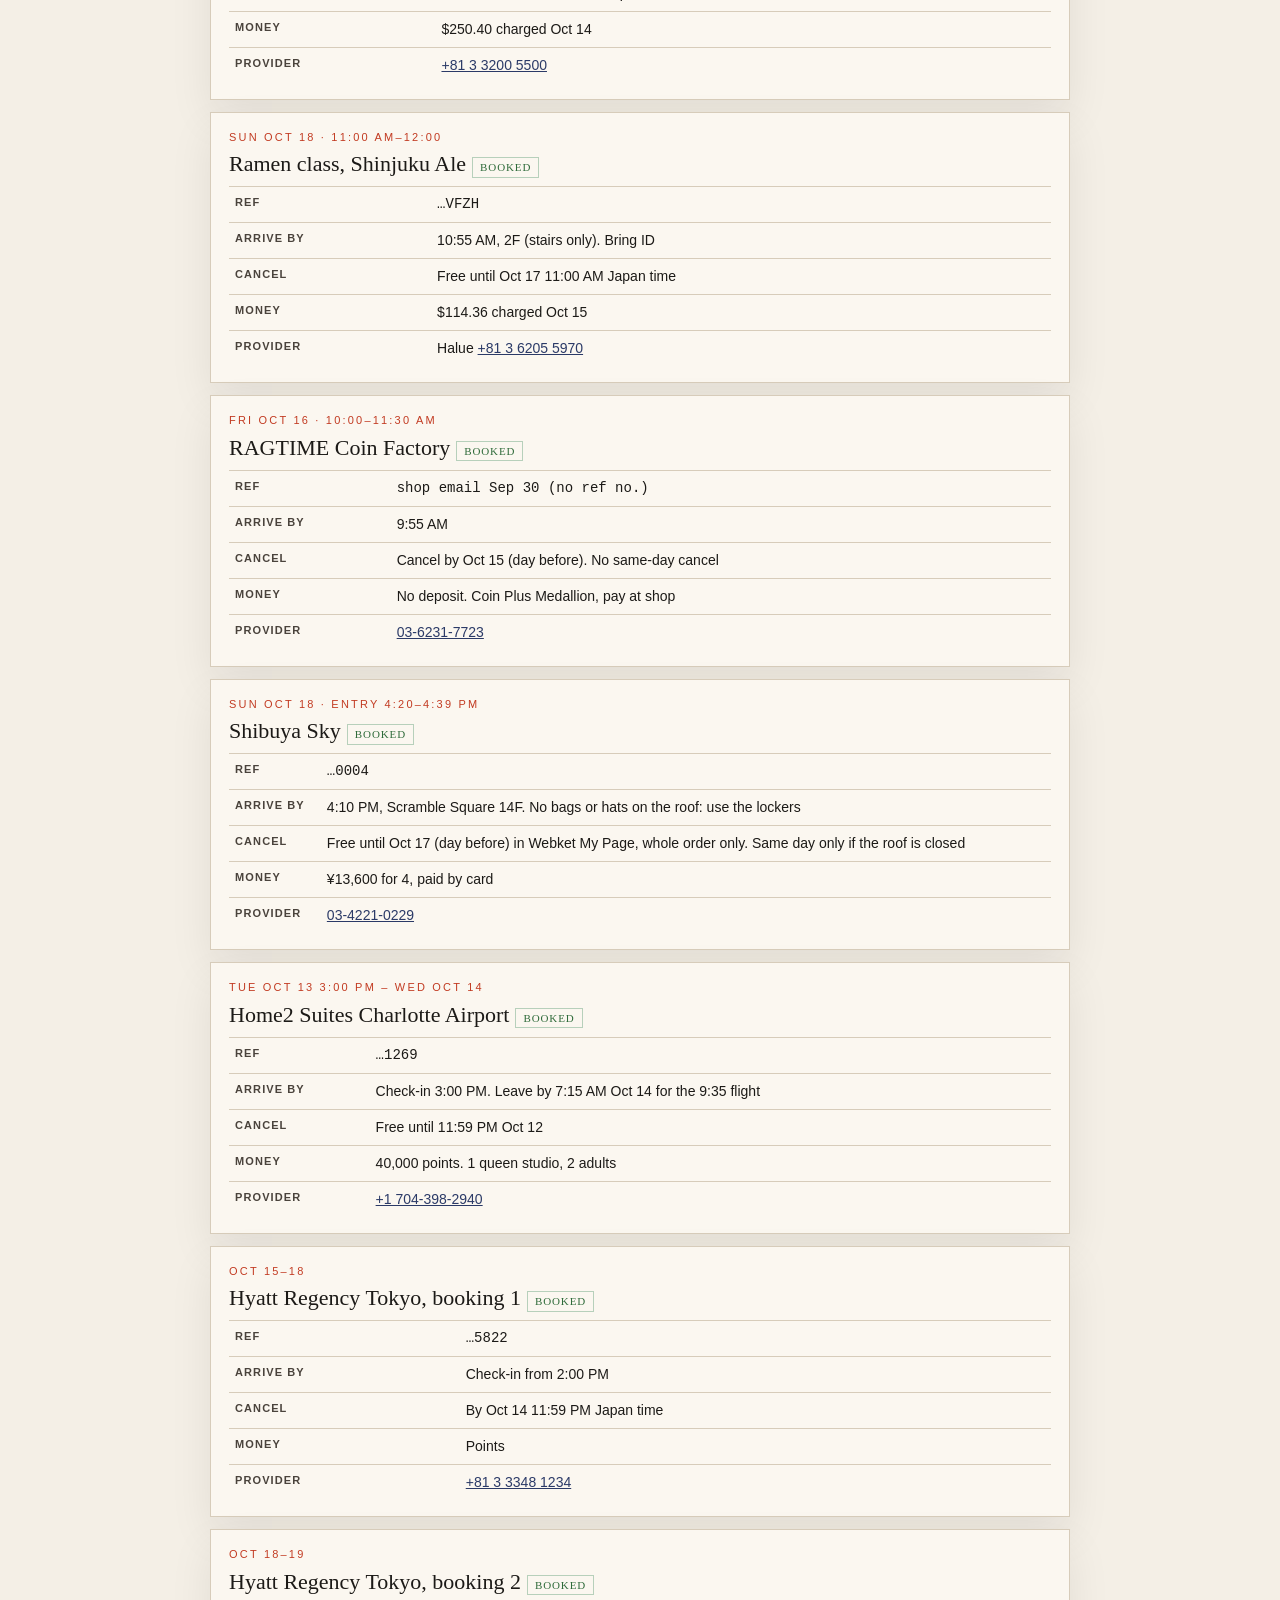
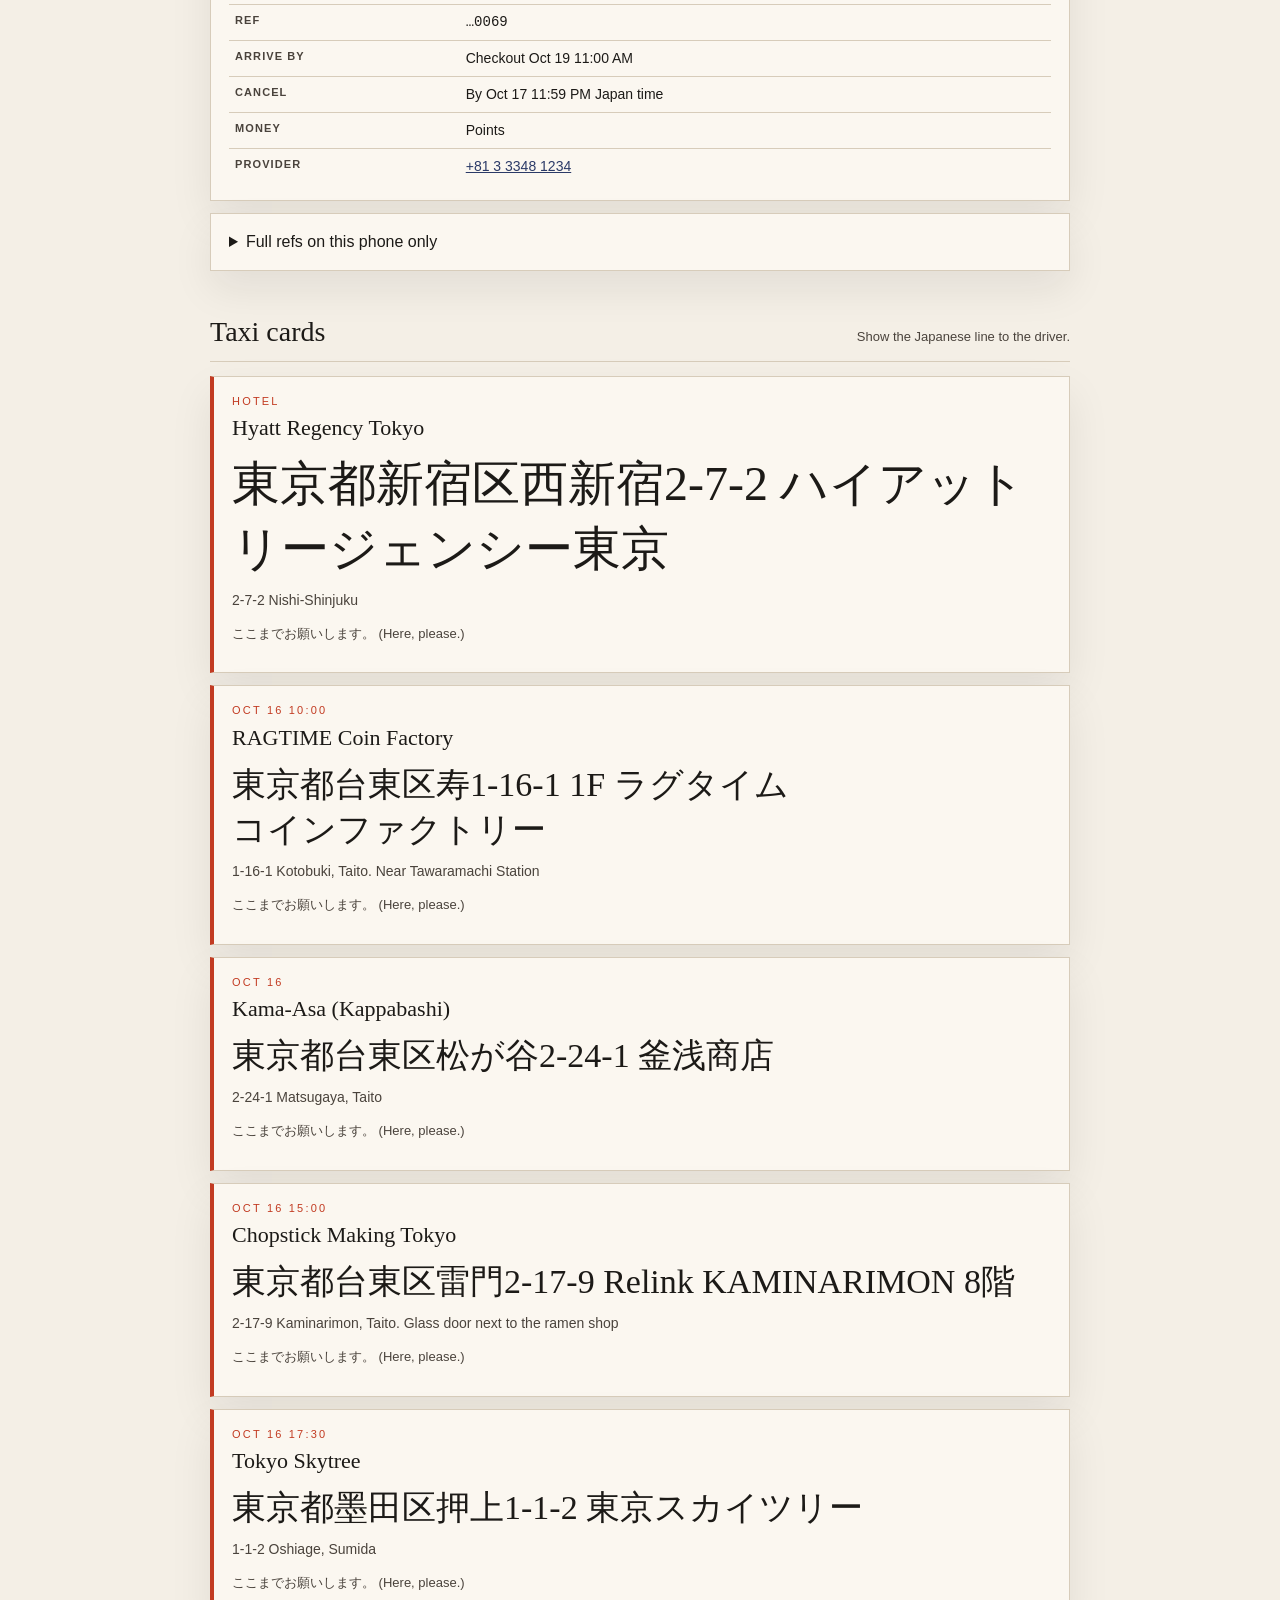
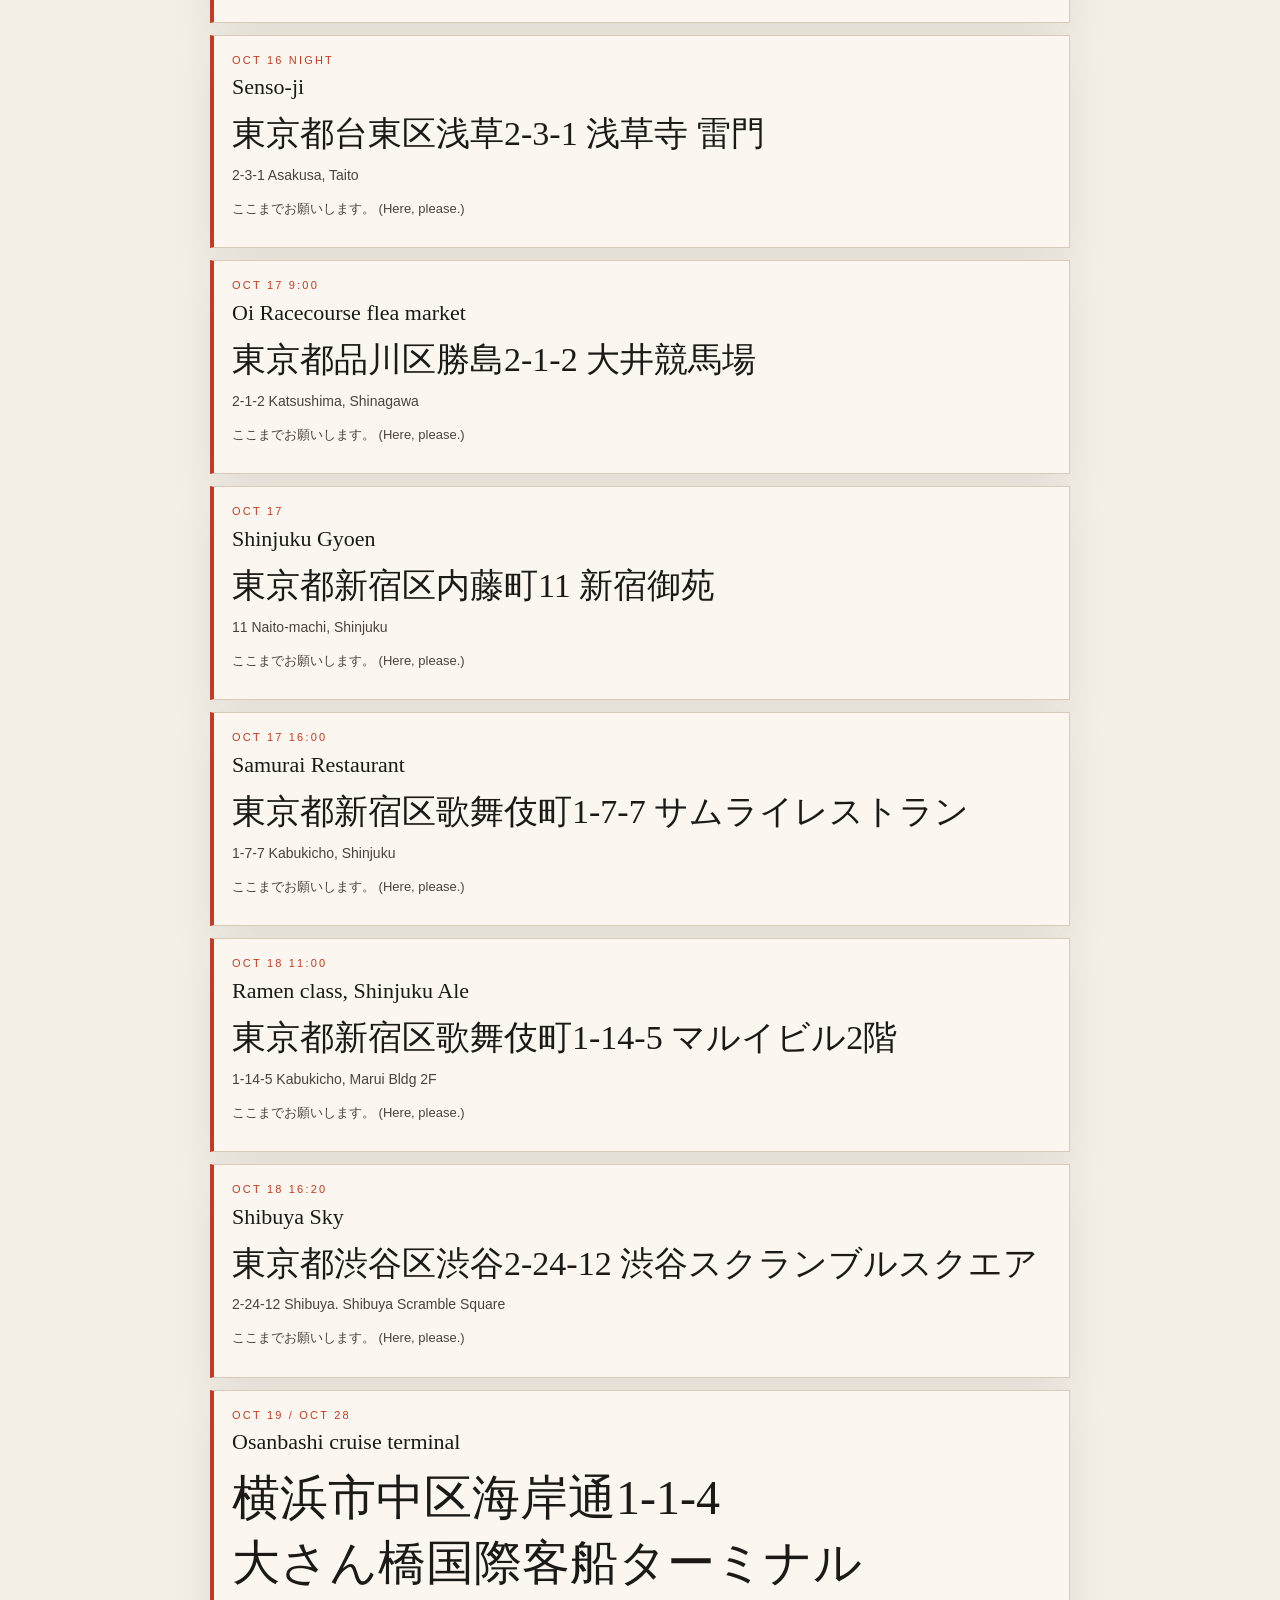
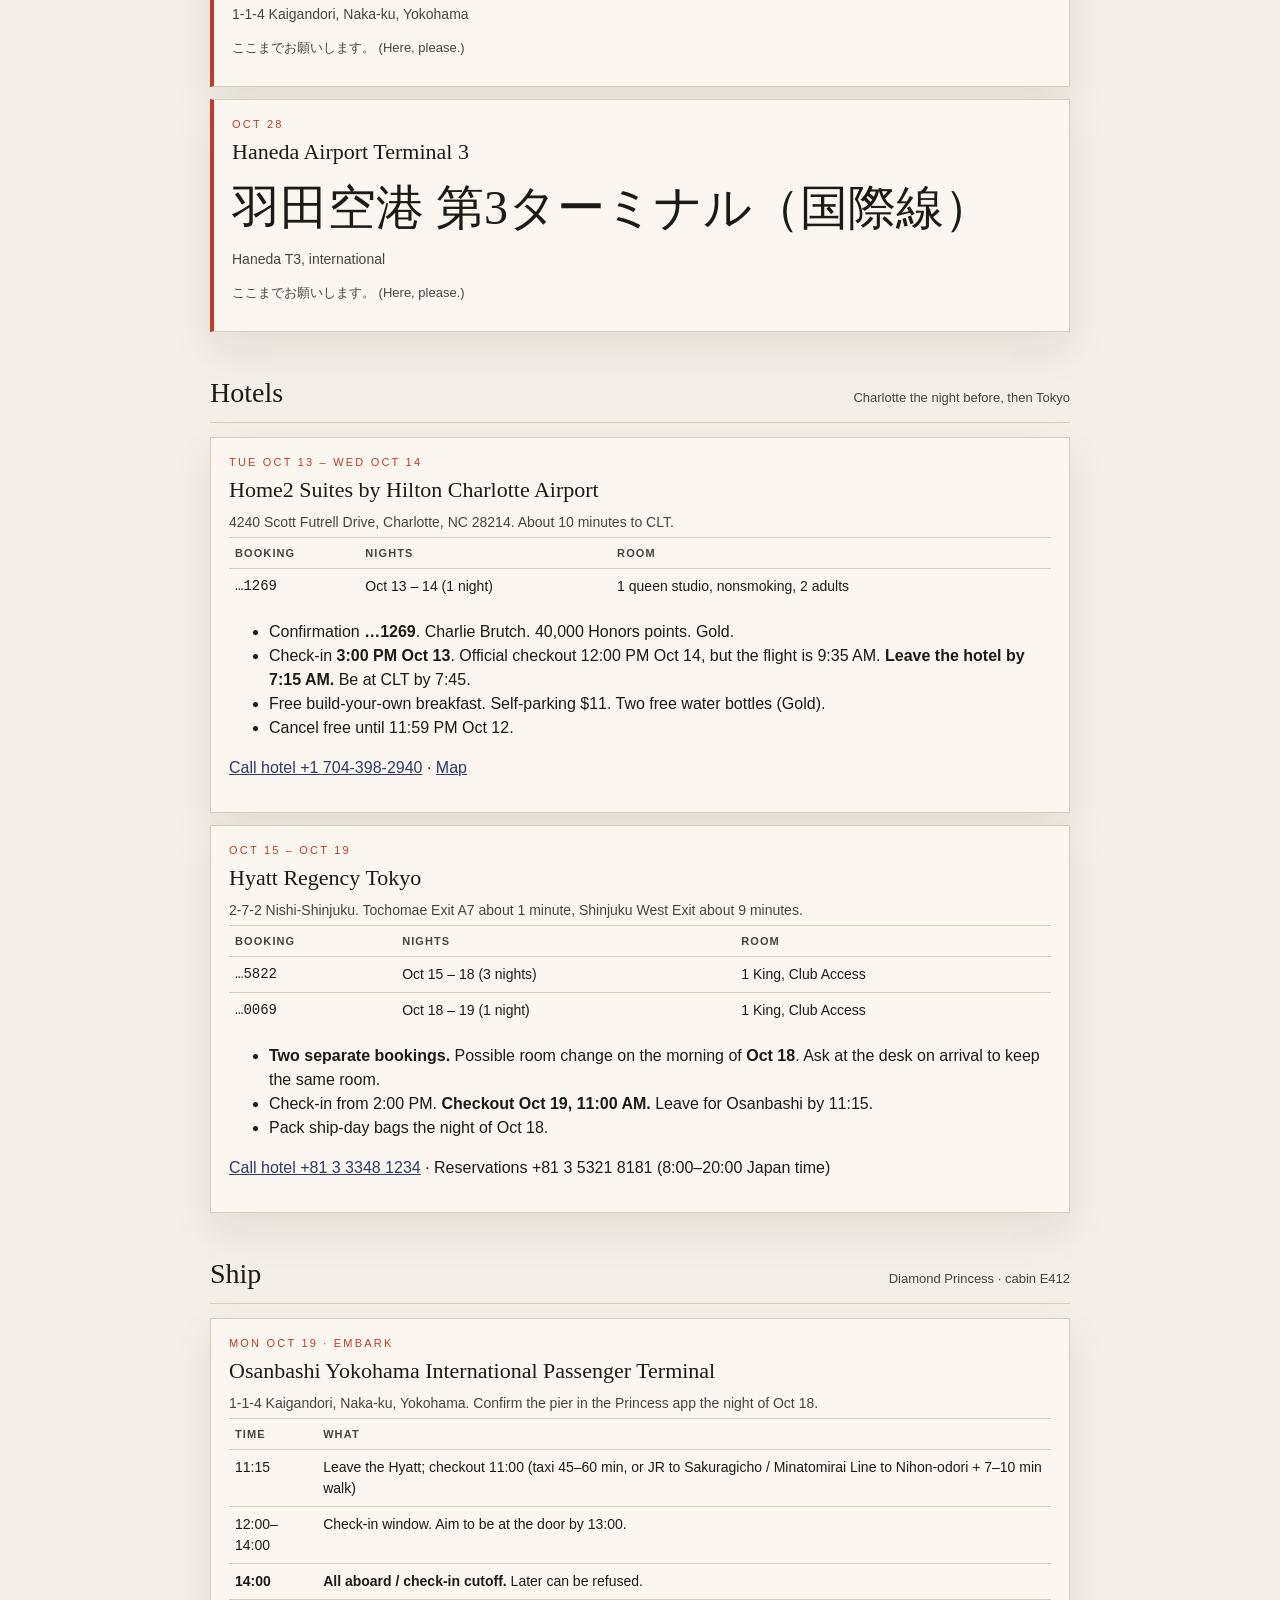
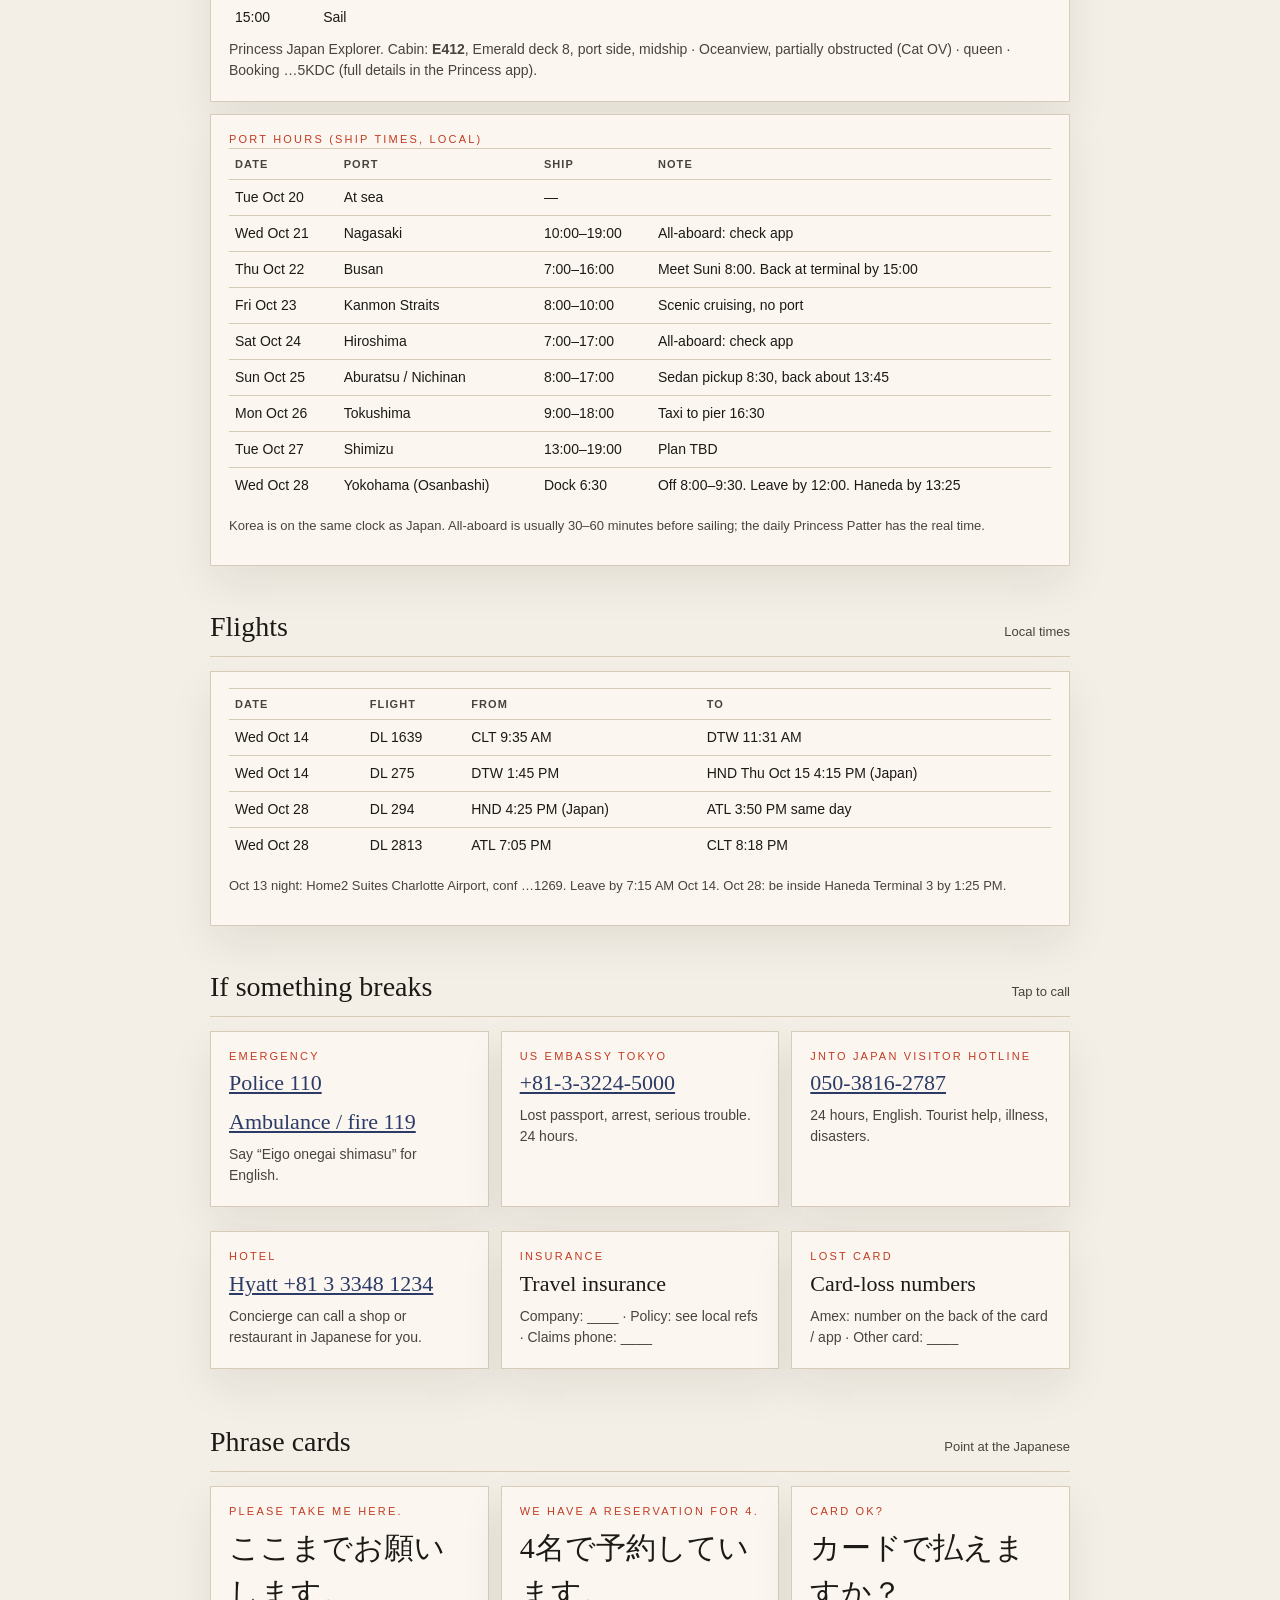
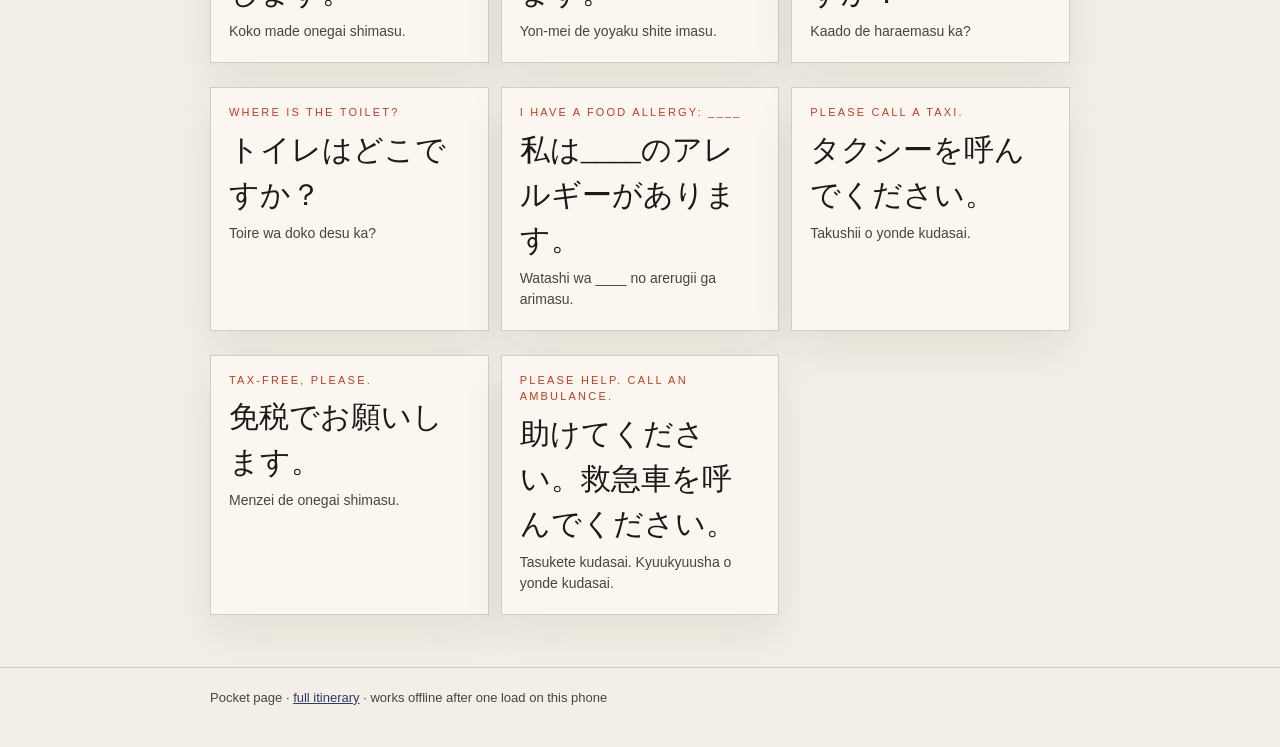
==== commit c873671a: "Add Princess cruise details (Diamond Princess, cabin E412, Cat OV, booking last 4); Oct 19 embark an" ====
--- a/pocket.html
+++ b/pocket.html
@@ -160,19 +160,19 @@
     </section>
 
     <section id="ship">
-      <div class="section-head"><h2>Ship</h2><p>Diamond Princess &middot; cabin TBD</p></div>
+      <div class="section-head"><h2>Ship</h2><p>Diamond Princess &middot; cabin E412</p></div>
       <div class="card">
         <div class="kicker">Mon Oct 19 &middot; embark</div>
         <h3>Osanbashi Yokohama International Passenger Terminal</h3>
         <p class="muted">1-1-4 Kaigandori, Naka-ku, Yokohama. Confirm the pier in the Princess app the night of Oct 18.</p>
         <table>
           <tr><th>Time</th><th>What</th></tr>
-          <tr><td>11:15</td><td>Leave the Hyatt (taxi 40&ndash;60 min, or JR to Sakuragicho / Minatomirai Line to Nihon-odori + 7&ndash;10 min walk)</td></tr>
+          <tr><td>11:15</td><td>Leave the Hyatt; checkout 11:00 (taxi 45&ndash;60 min, or JR to Sakuragicho / Minatomirai Line to Nihon-odori + 7&ndash;10 min walk)</td></tr>
           <tr><td>12:00&ndash;14:00</td><td>Check-in window. Aim to be at the door by 13:00.</td></tr>
           <tr><td><b>14:00</b></td><td><b>All aboard / check-in cutoff.</b> Later can be refused.</td></tr>
           <tr><td>15:00</td><td>Sail</td></tr>
         </table>
-        <p class="muted">Cabin: <b>TBD</b> &middot; Princess booking: in the Princess app.</p>
+        <p class="muted">Princess Japan Explorer. Cabin: <b>E412</b>, Emerald deck 8, port side, midship &middot; Oceanview, partially obstructed (Cat OV) &middot; queen &middot; Booking &hellip;5KDC (full details in the Princess app).</p>
       </div>
       <div class="card">
         <div class="kicker">Port hours (ship times, local)</div>
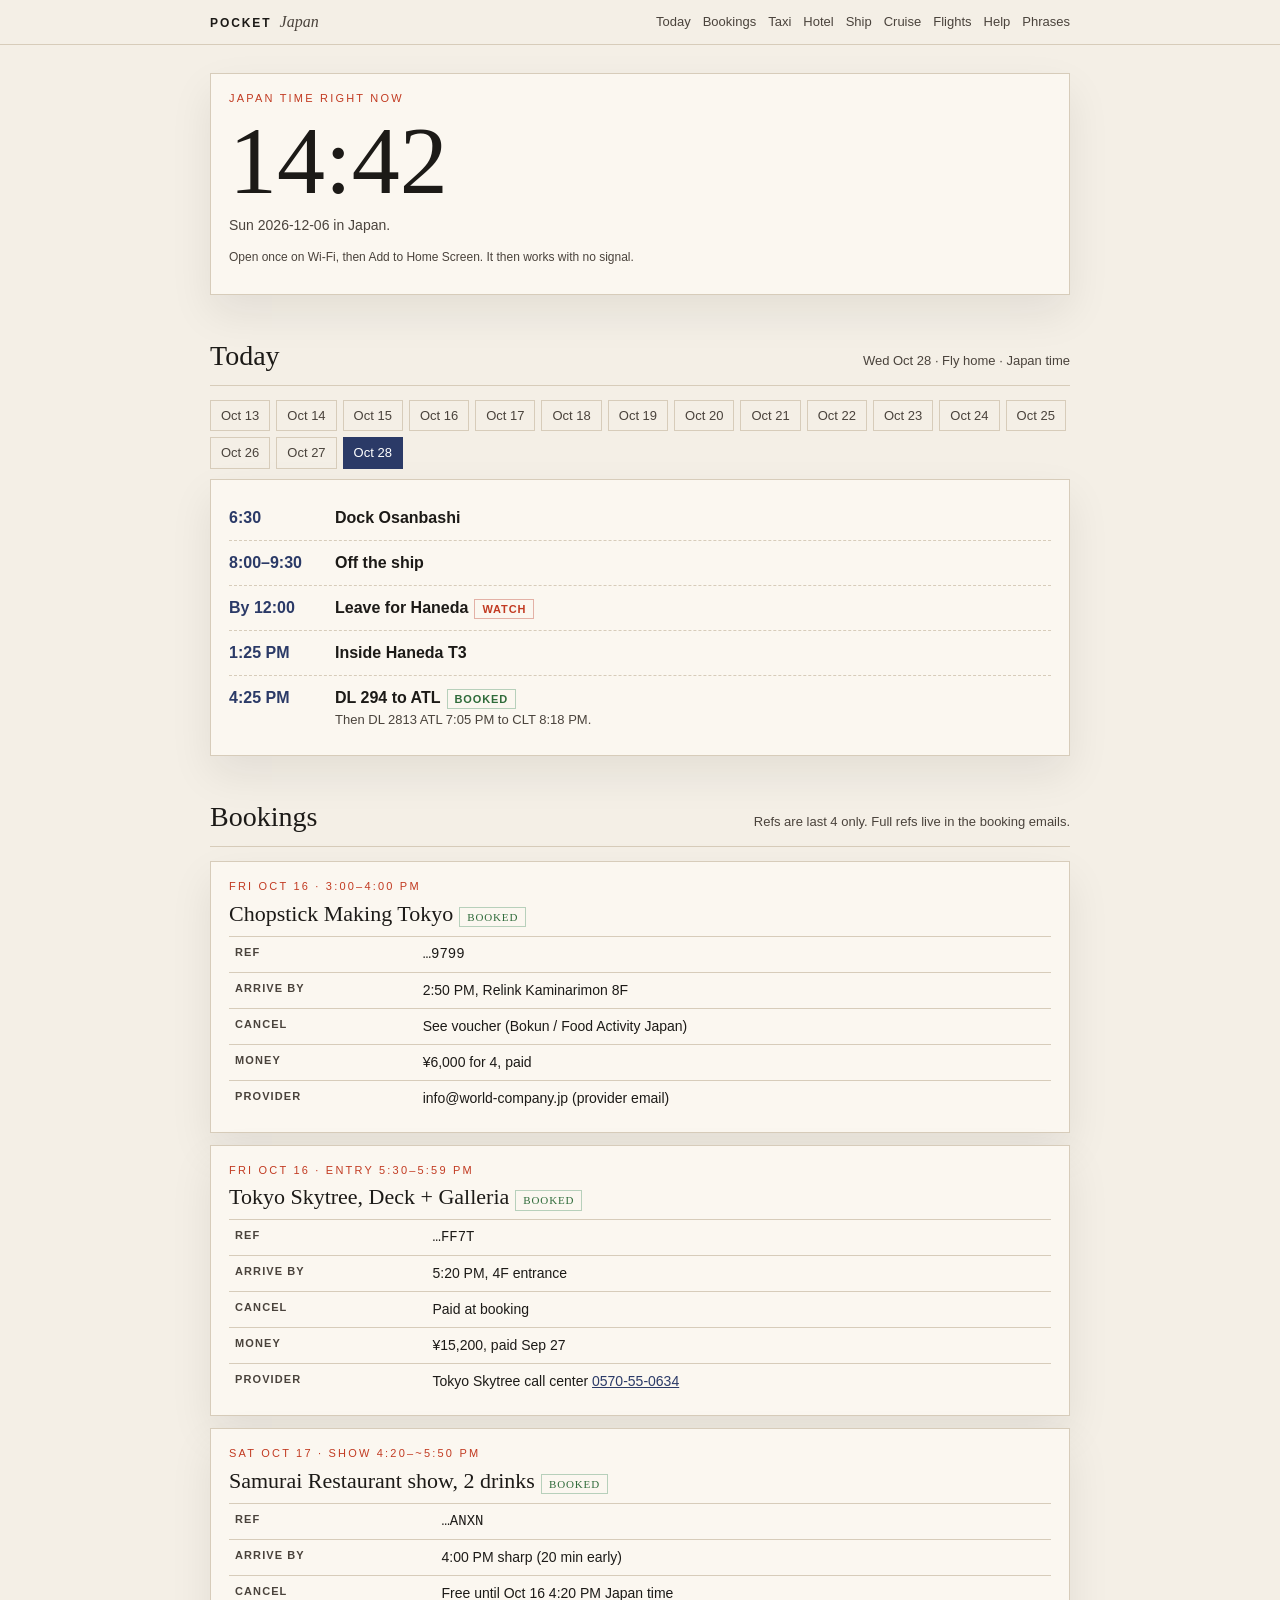
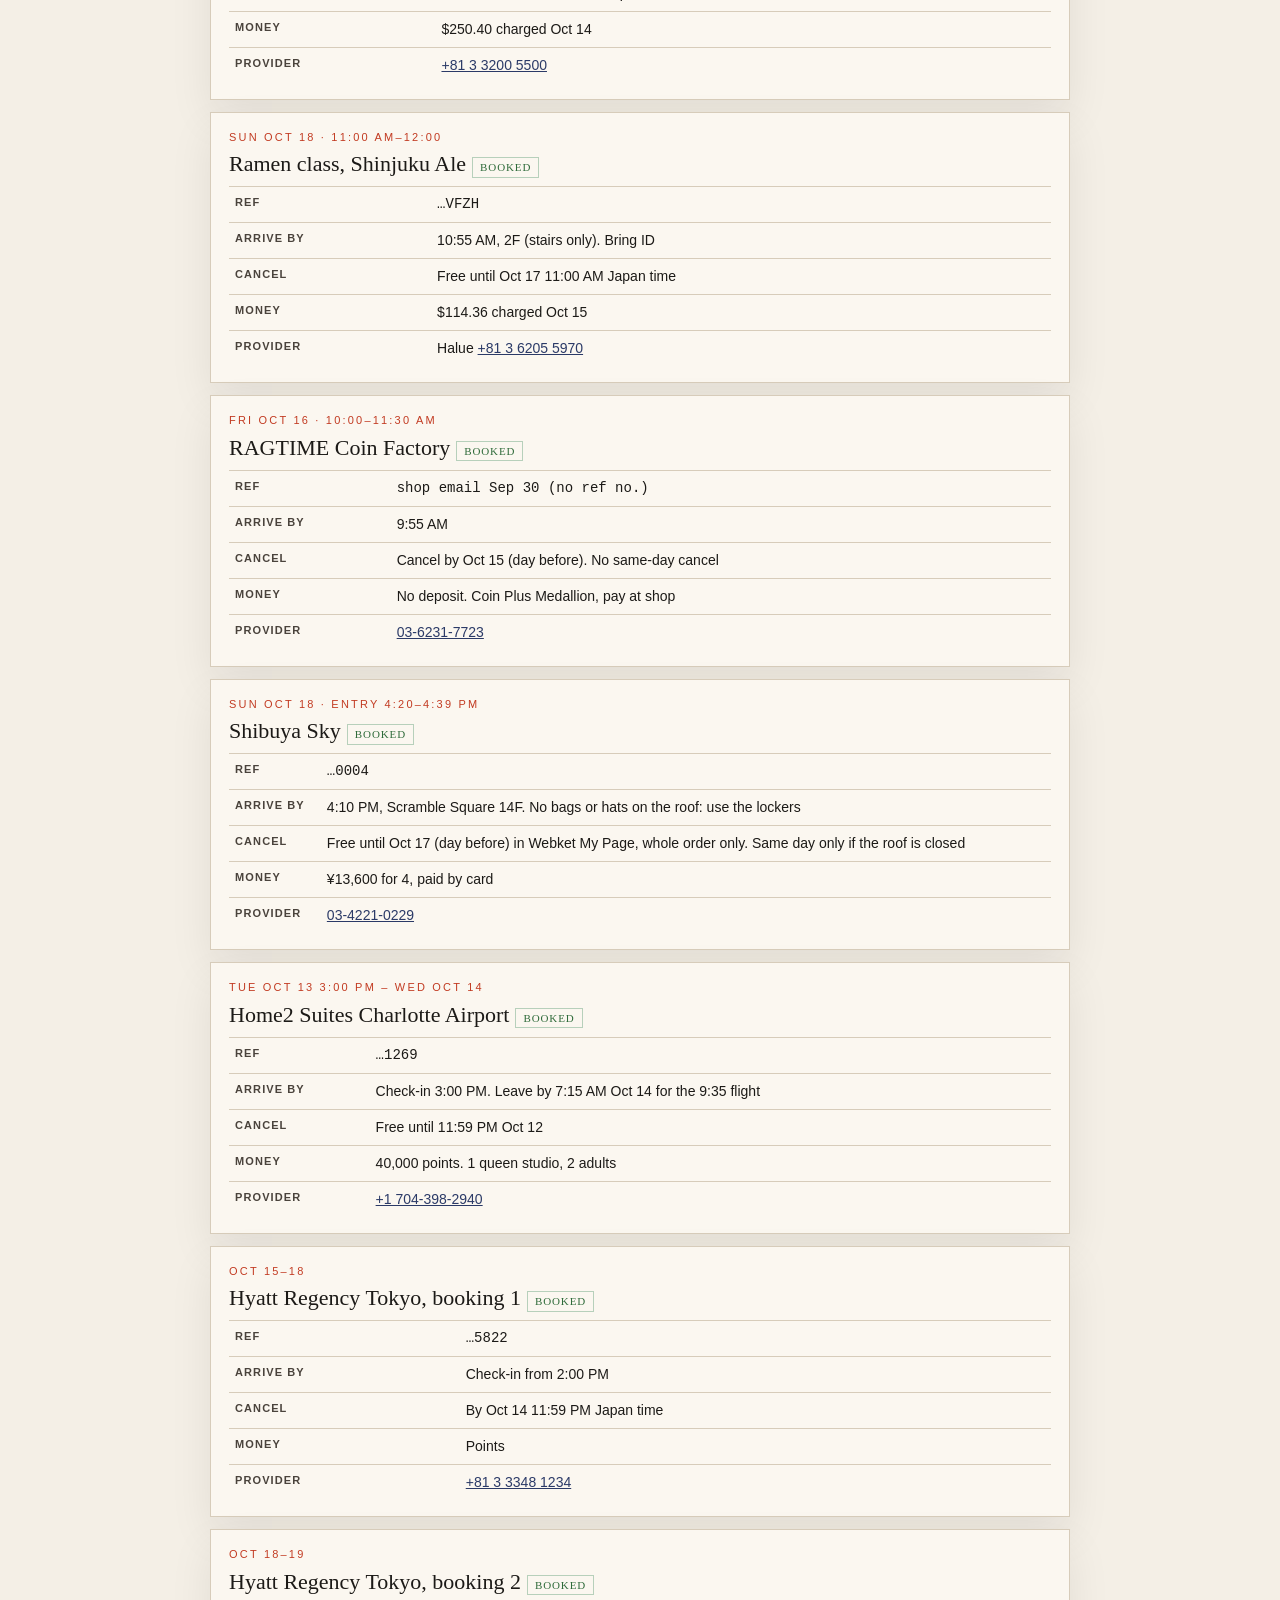
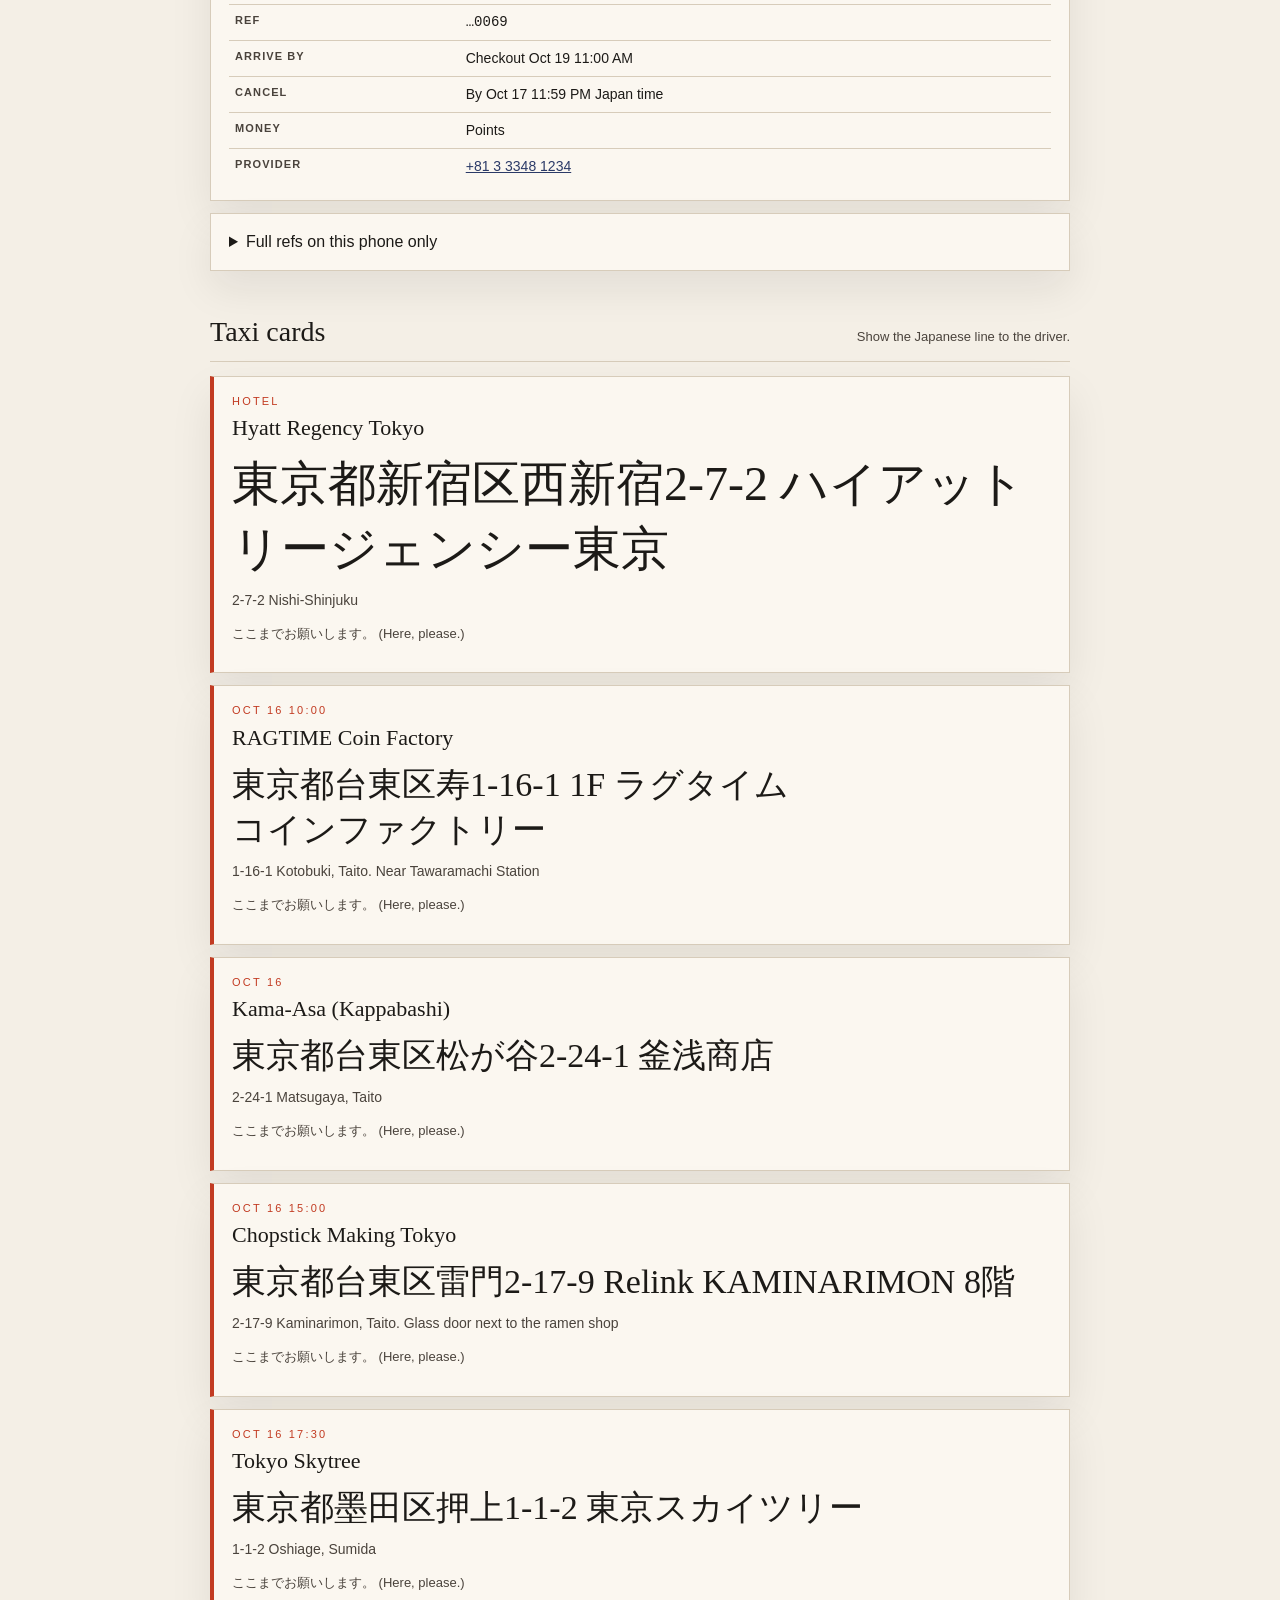
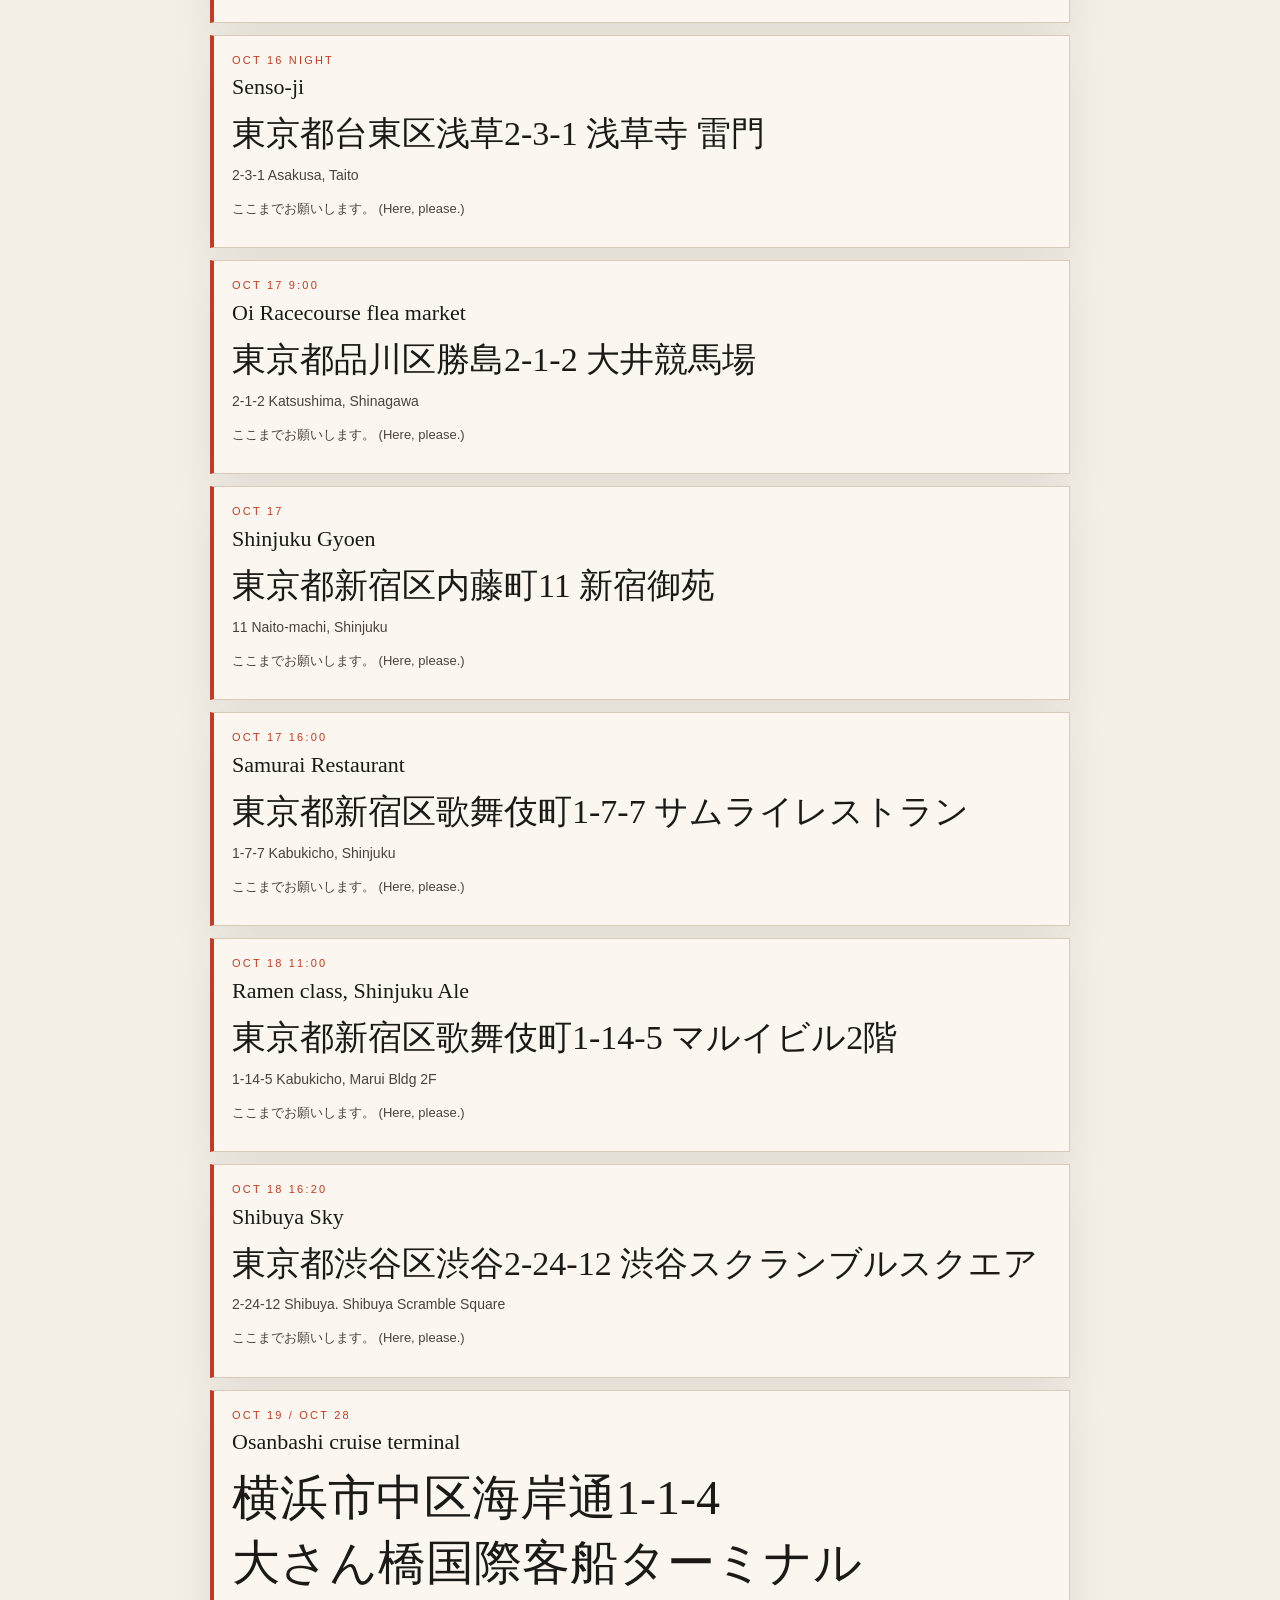
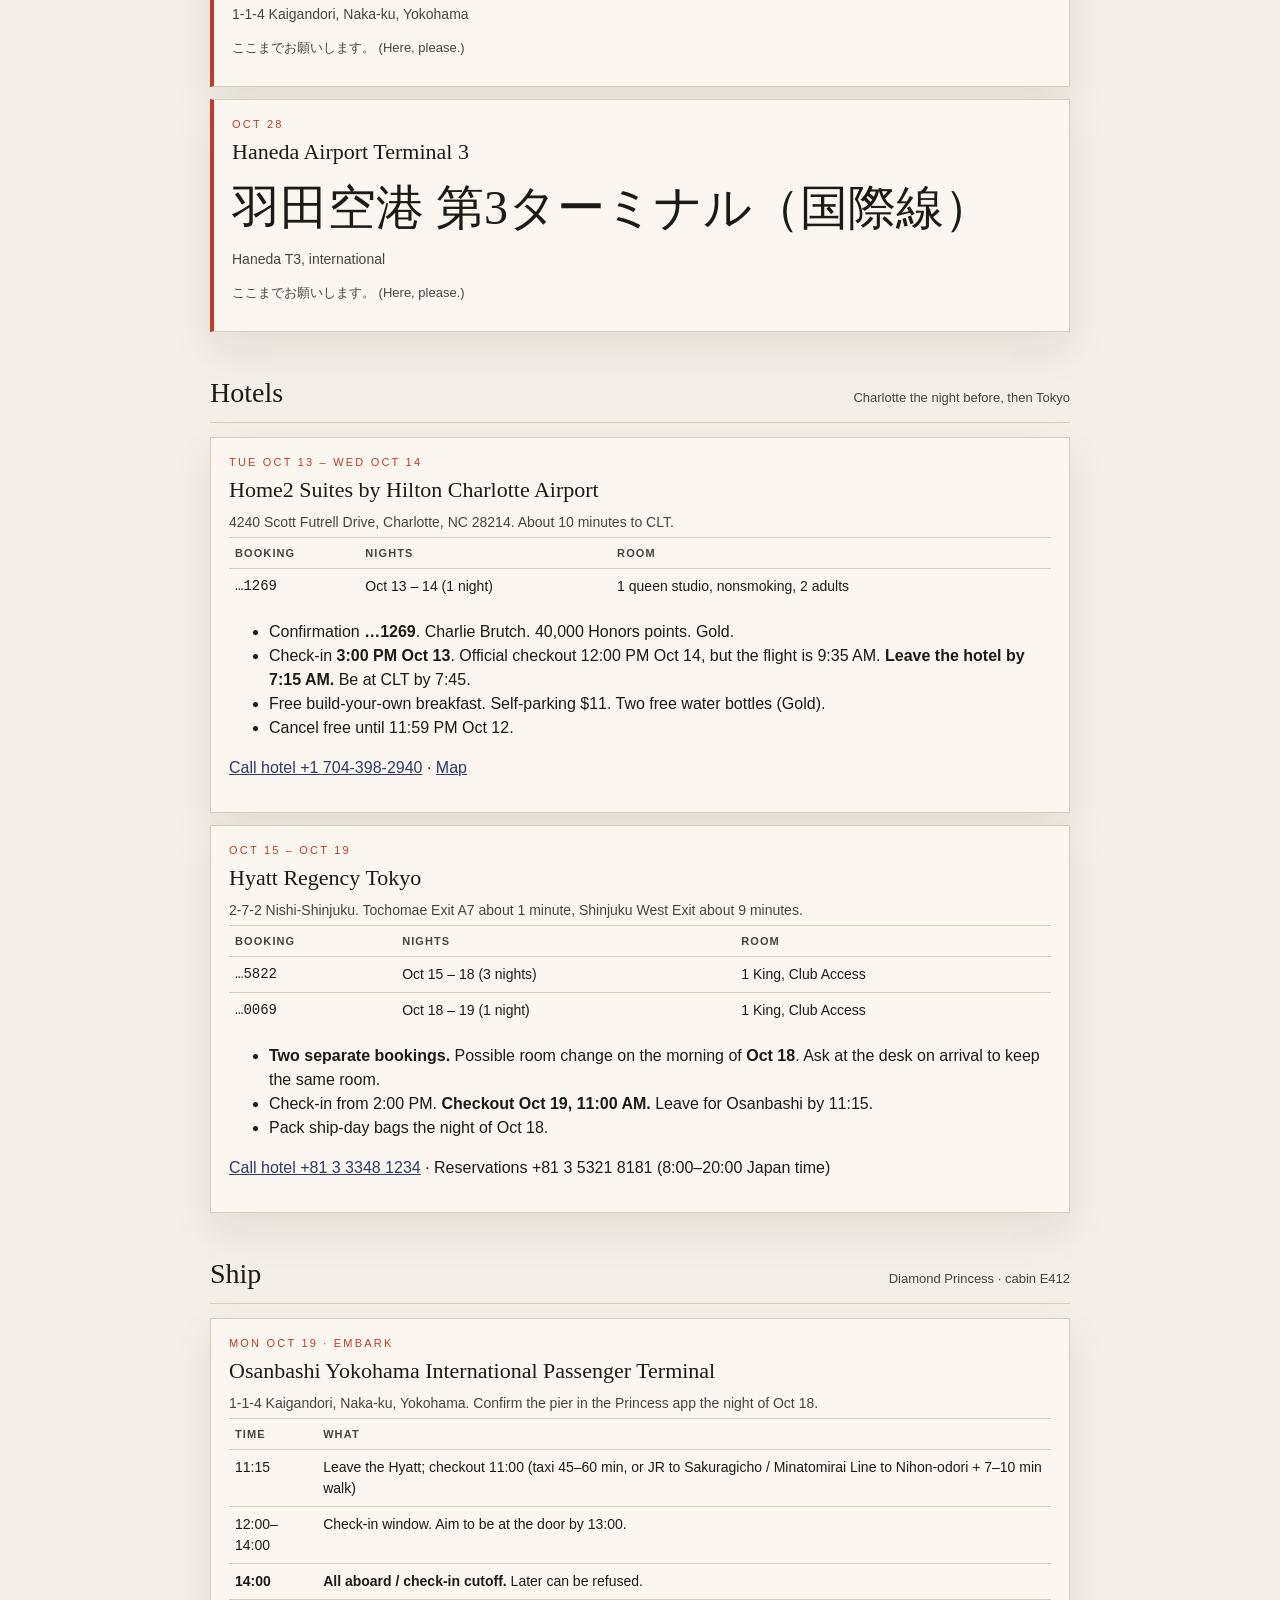
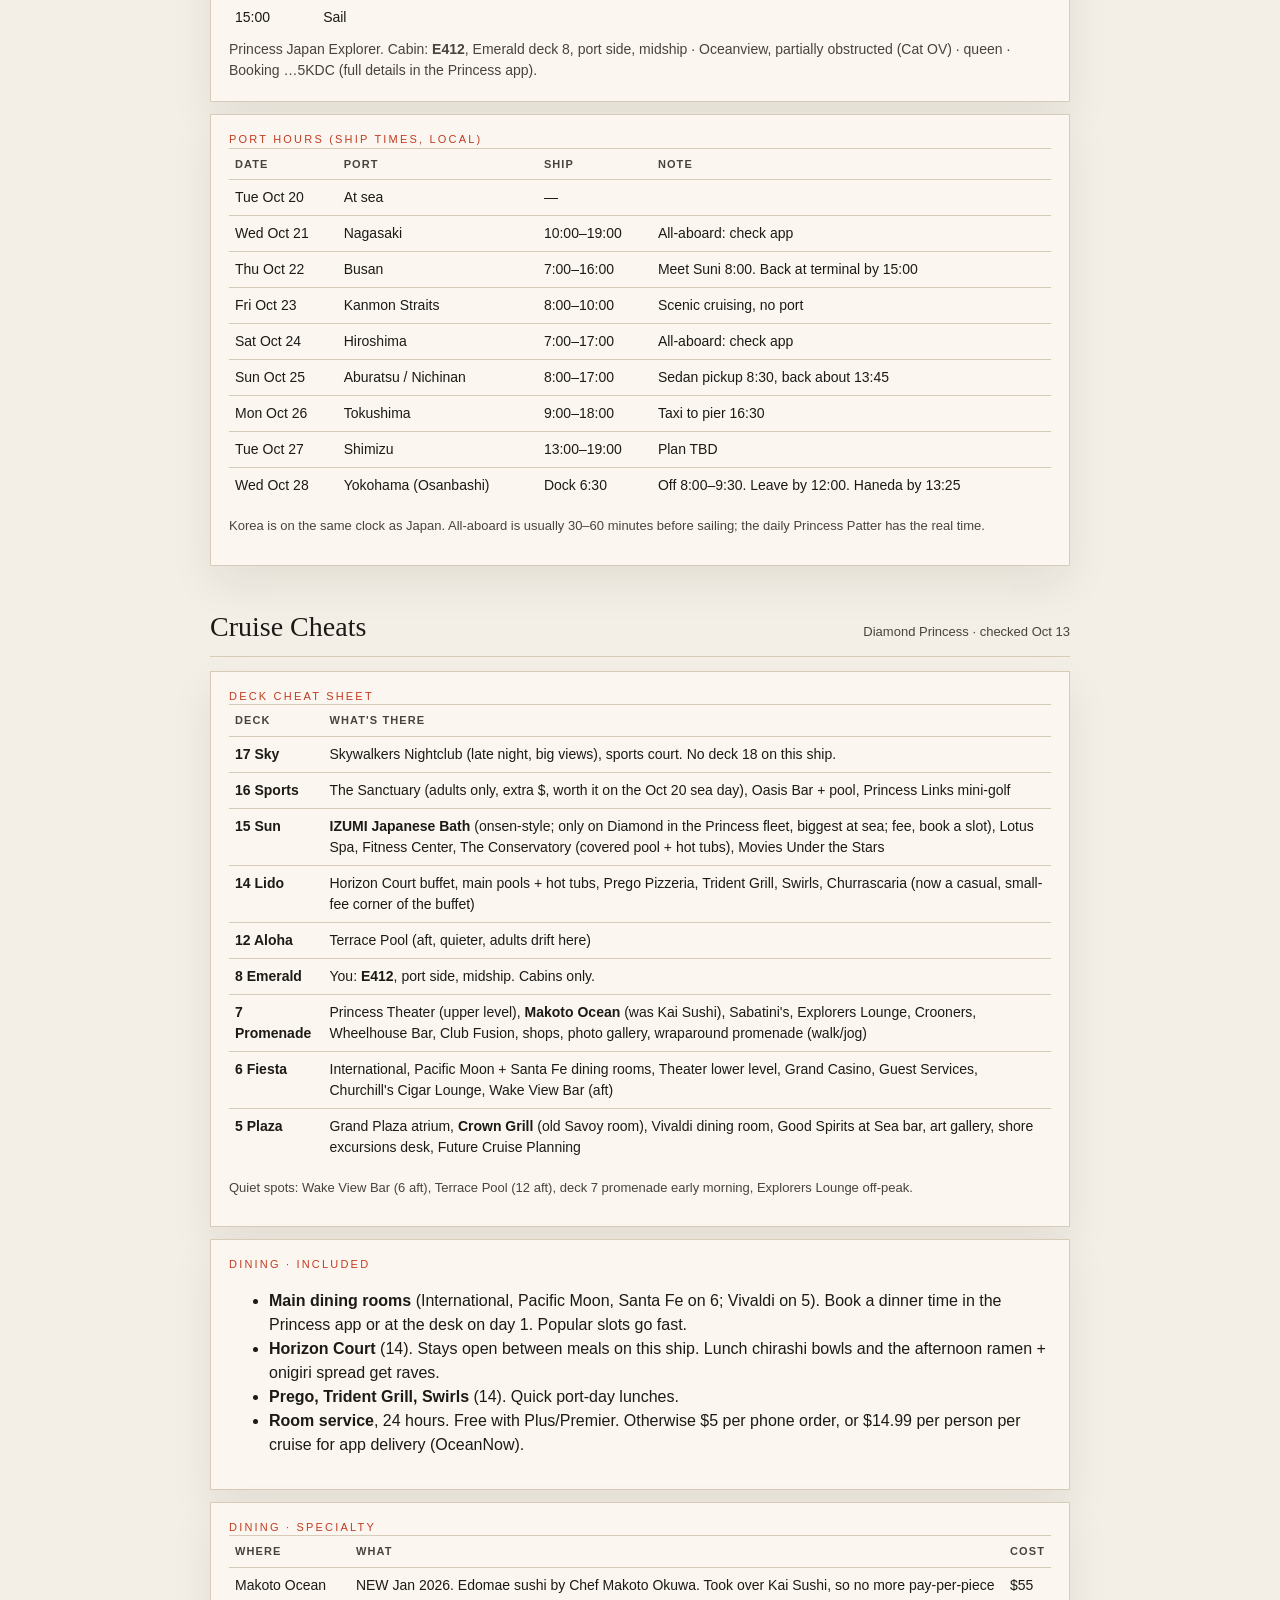
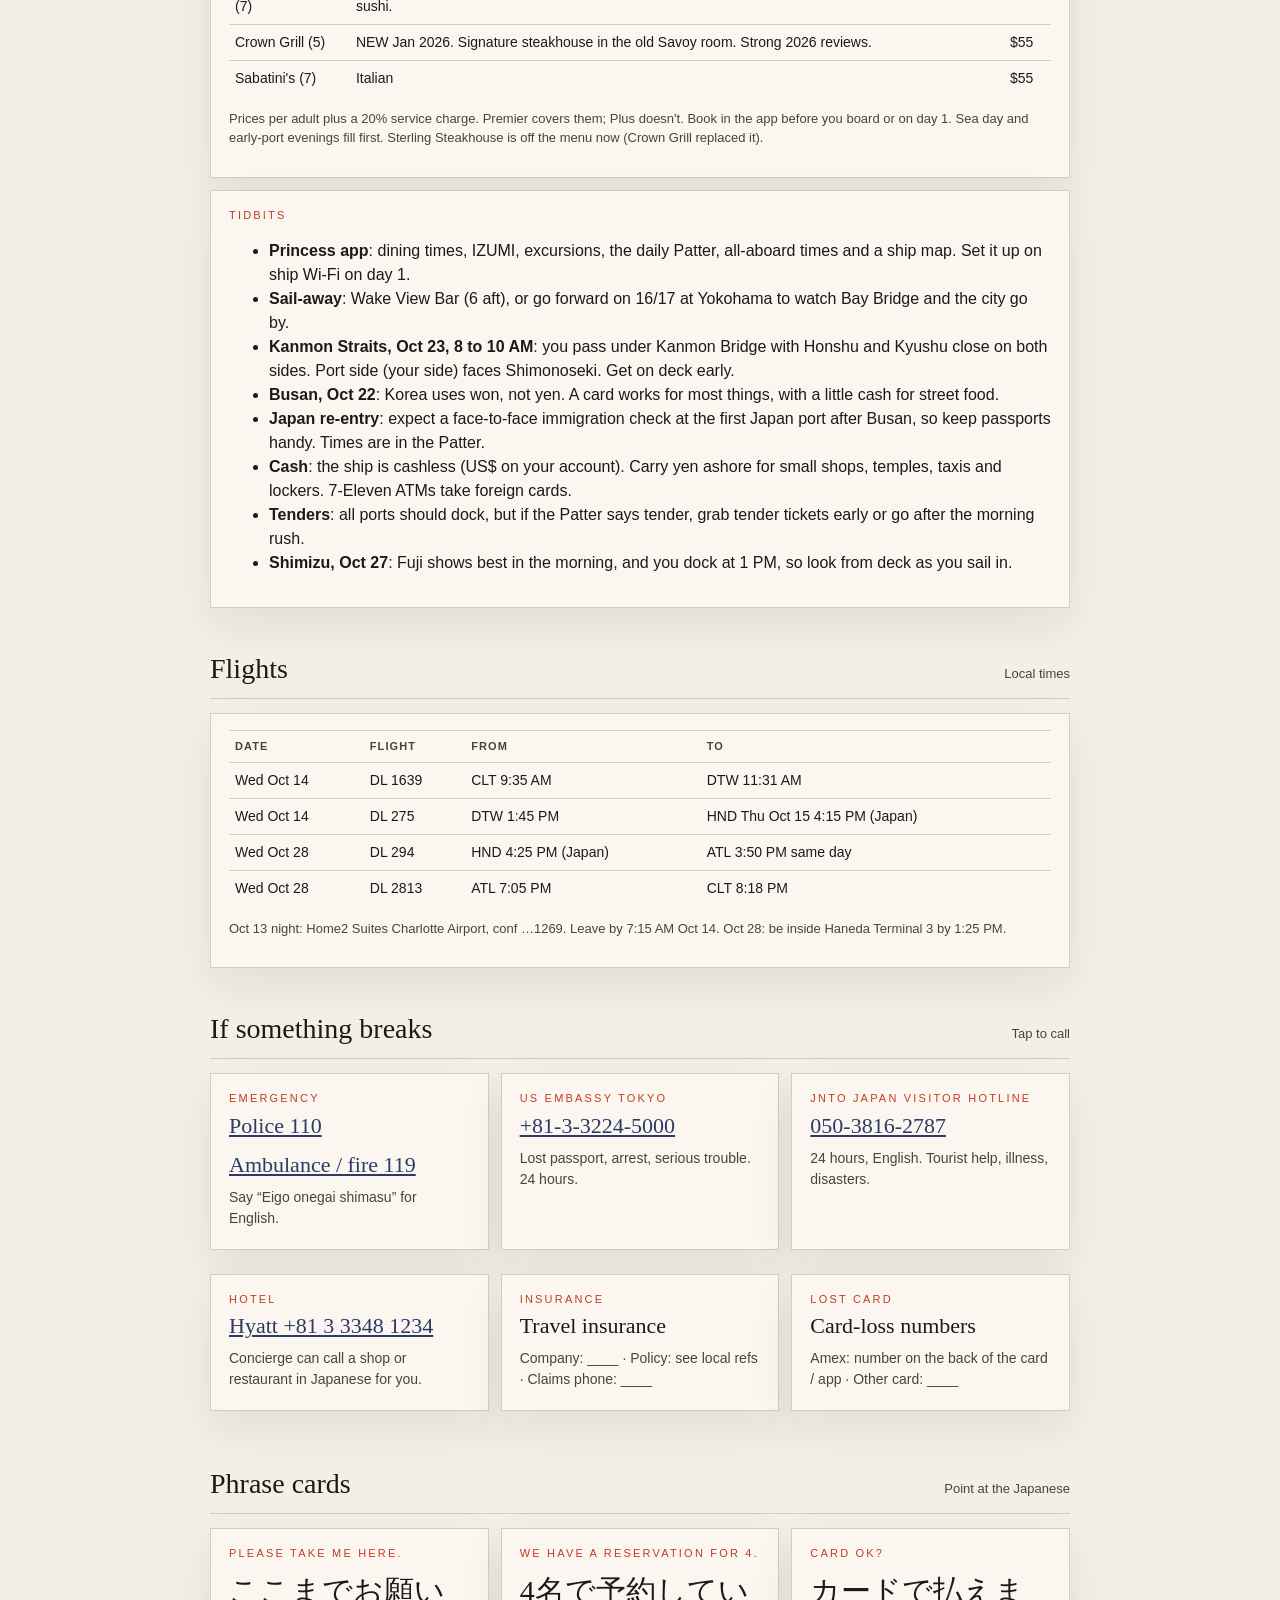
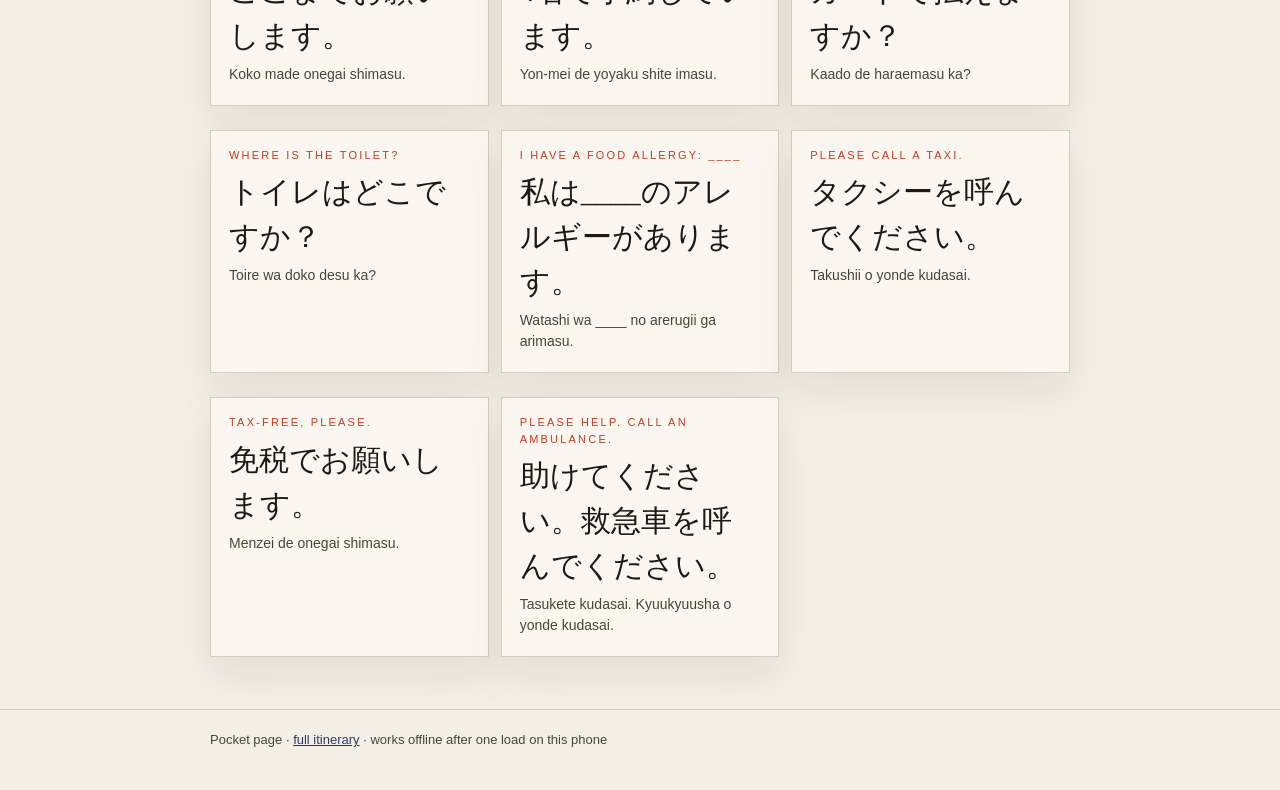
==== commit f16ddf85: "Add Cruise Cheats section (Diamond Princess deck/dining cheat sheet, verified); bump SW cache to v22" ====
--- a/pocket.html
+++ b/pocket.html
@@ -84,6 +84,7 @@
         <a href="#taxi">Taxi</a>
         <a href="#hotel">Hotel</a>
         <a href="#ship">Ship</a>
+        <a href="#cruise-cheats">Cruise</a>
         <a href="#flights">Flights</a>
         <a href="#sos">Help</a>
         <a href="#phrases">Phrases</a>
@@ -189,6 +190,58 @@
           <tr><td>Wed Oct 28</td><td>Yokohama (Osanbashi)</td><td>Dock 6:30</td><td>Off 8:00&ndash;9:30. Leave by 12:00. Haneda by 13:25</td></tr>
         </table>
         <p class="note">Korea is on the same clock as Japan. All-aboard is usually 30&ndash;60 minutes before sailing; the daily Princess Patter has the real time.</p>
+      </div>
+    </section>
+
+    <section id="cruise-cheats">
+      <div class="section-head"><h2>Cruise Cheats</h2><p>Diamond Princess &middot; checked Oct 13</p></div>
+      <div class="card">
+        <div class="kicker">Deck cheat sheet</div>
+        <table>
+          <tr><th>Deck</th><th>What's there</th></tr>
+          <tr><td><b>17 Sky</b></td><td>Skywalkers Nightclub (late night, big views), sports court. No deck 18 on this ship.</td></tr>
+          <tr><td><b>16 Sports</b></td><td>The Sanctuary (adults only, extra $, worth it on the Oct 20 sea day), Oasis Bar + pool, Princess Links mini-golf</td></tr>
+          <tr><td><b>15 Sun</b></td><td><b>IZUMI Japanese Bath</b> (onsen-style; only on Diamond in the Princess fleet, biggest at sea; fee, book a slot), Lotus Spa, Fitness Center, The Conservatory (covered pool + hot tubs), Movies Under the Stars</td></tr>
+          <tr><td><b>14 Lido</b></td><td>Horizon Court buffet, main pools + hot tubs, Prego Pizzeria, Trident Grill, Swirls, Churrascaria (now a casual, small-fee corner of the buffet)</td></tr>
+          <tr><td><b>12 Aloha</b></td><td>Terrace Pool (aft, quieter, adults drift here)</td></tr>
+          <tr><td><b>8 Emerald</b></td><td>You: <b>E412</b>, port side, midship. Cabins only.</td></tr>
+          <tr><td><b>7 Promenade</b></td><td>Princess Theater (upper level), <b>Makoto Ocean</b> (was Kai Sushi), Sabatini's, Explorers Lounge, Crooners, Wheelhouse Bar, Club Fusion, shops, photo gallery, wraparound promenade (walk/jog)</td></tr>
+          <tr><td><b>6 Fiesta</b></td><td>International, Pacific Moon + Santa Fe dining rooms, Theater lower level, Grand Casino, Guest Services, Churchill's Cigar Lounge, Wake View Bar (aft)</td></tr>
+          <tr><td><b>5 Plaza</b></td><td>Grand Plaza atrium, <b>Crown Grill</b> (old Savoy room), Vivaldi dining room, Good Spirits at Sea bar, art gallery, shore excursions desk, Future Cruise Planning</td></tr>
+        </table>
+        <p class="note">Quiet spots: Wake View Bar (6 aft), Terrace Pool (12 aft), deck 7 promenade early morning, Explorers Lounge off-peak.</p>
+      </div>
+      <div class="card">
+        <div class="kicker">Dining &middot; included</div>
+        <ul>
+          <li><b>Main dining rooms</b> (International, Pacific Moon, Santa Fe on 6; Vivaldi on 5). Book a dinner time in the Princess app or at the desk on day 1. Popular slots go fast.</li>
+          <li><b>Horizon Court</b> (14). Stays open between meals on this ship. Lunch chirashi bowls and the afternoon ramen + onigiri spread get raves.</li>
+          <li><b>Prego, Trident Grill, Swirls</b> (14). Quick port-day lunches.</li>
+          <li><b>Room service</b>, 24 hours. Free with Plus/Premier. Otherwise $5 per phone order, or $14.99 per person per cruise for app delivery (OceanNow).</li>
+        </ul>
+      </div>
+      <div class="card">
+        <div class="kicker">Dining &middot; specialty</div>
+        <table>
+          <tr><th>Where</th><th>What</th><th>Cost</th></tr>
+          <tr><td>Makoto Ocean (7)</td><td>NEW Jan 2026. Edomae sushi by Chef Makoto Okuwa. Took over Kai Sushi, so no more pay-per-piece sushi.</td><td>$55</td></tr>
+          <tr><td>Crown Grill (5)</td><td>NEW Jan 2026. Signature steakhouse in the old Savoy room. Strong 2026 reviews.</td><td>$55</td></tr>
+          <tr><td>Sabatini's (7)</td><td>Italian</td><td>$55</td></tr>
+        </table>
+        <p class="note">Prices per adult plus a 20% service charge. Premier covers them; Plus doesn't. Book in the app before you board or on day 1. Sea day and early-port evenings fill first. Sterling Steakhouse is off the menu now (Crown Grill replaced it).</p>
+      </div>
+      <div class="card">
+        <div class="kicker">Tidbits</div>
+        <ul>
+          <li><b>Princess app</b>: dining times, IZUMI, excursions, the daily Patter, all-aboard times and a ship map. Set it up on ship Wi-Fi on day 1.</li>
+          <li><b>Sail-away</b>: Wake View Bar (6 aft), or go forward on 16/17 at Yokohama to watch Bay Bridge and the city go by.</li>
+          <li><b>Kanmon Straits, Oct 23, 8 to 10 AM</b>: you pass under Kanmon Bridge with Honshu and Kyushu close on both sides. Port side (your side) faces Shimonoseki. Get on deck early.</li>
+          <li><b>Busan, Oct 22</b>: Korea uses won, not yen. A card works for most things, with a little cash for street food.</li>
+          <li><b>Japan re-entry</b>: expect a face-to-face immigration check at the first Japan port after Busan, so keep passports handy. Times are in the Patter.</li>
+          <li><b>Cash</b>: the ship is cashless (US$ on your account). Carry yen ashore for small shops, temples, taxis and lockers. 7-Eleven ATMs take foreign cards.</li>
+          <li><b>Tenders</b>: all ports should dock, but if the Patter says tender, grab tender tickets early or go after the morning rush.</li>
+          <li><b>Shimizu, Oct 27</b>: Fuji shows best in the morning, and you dock at 1 PM, so look from deck as you sail in.</li>
+        </ul>
       </div>
     </section>
 
